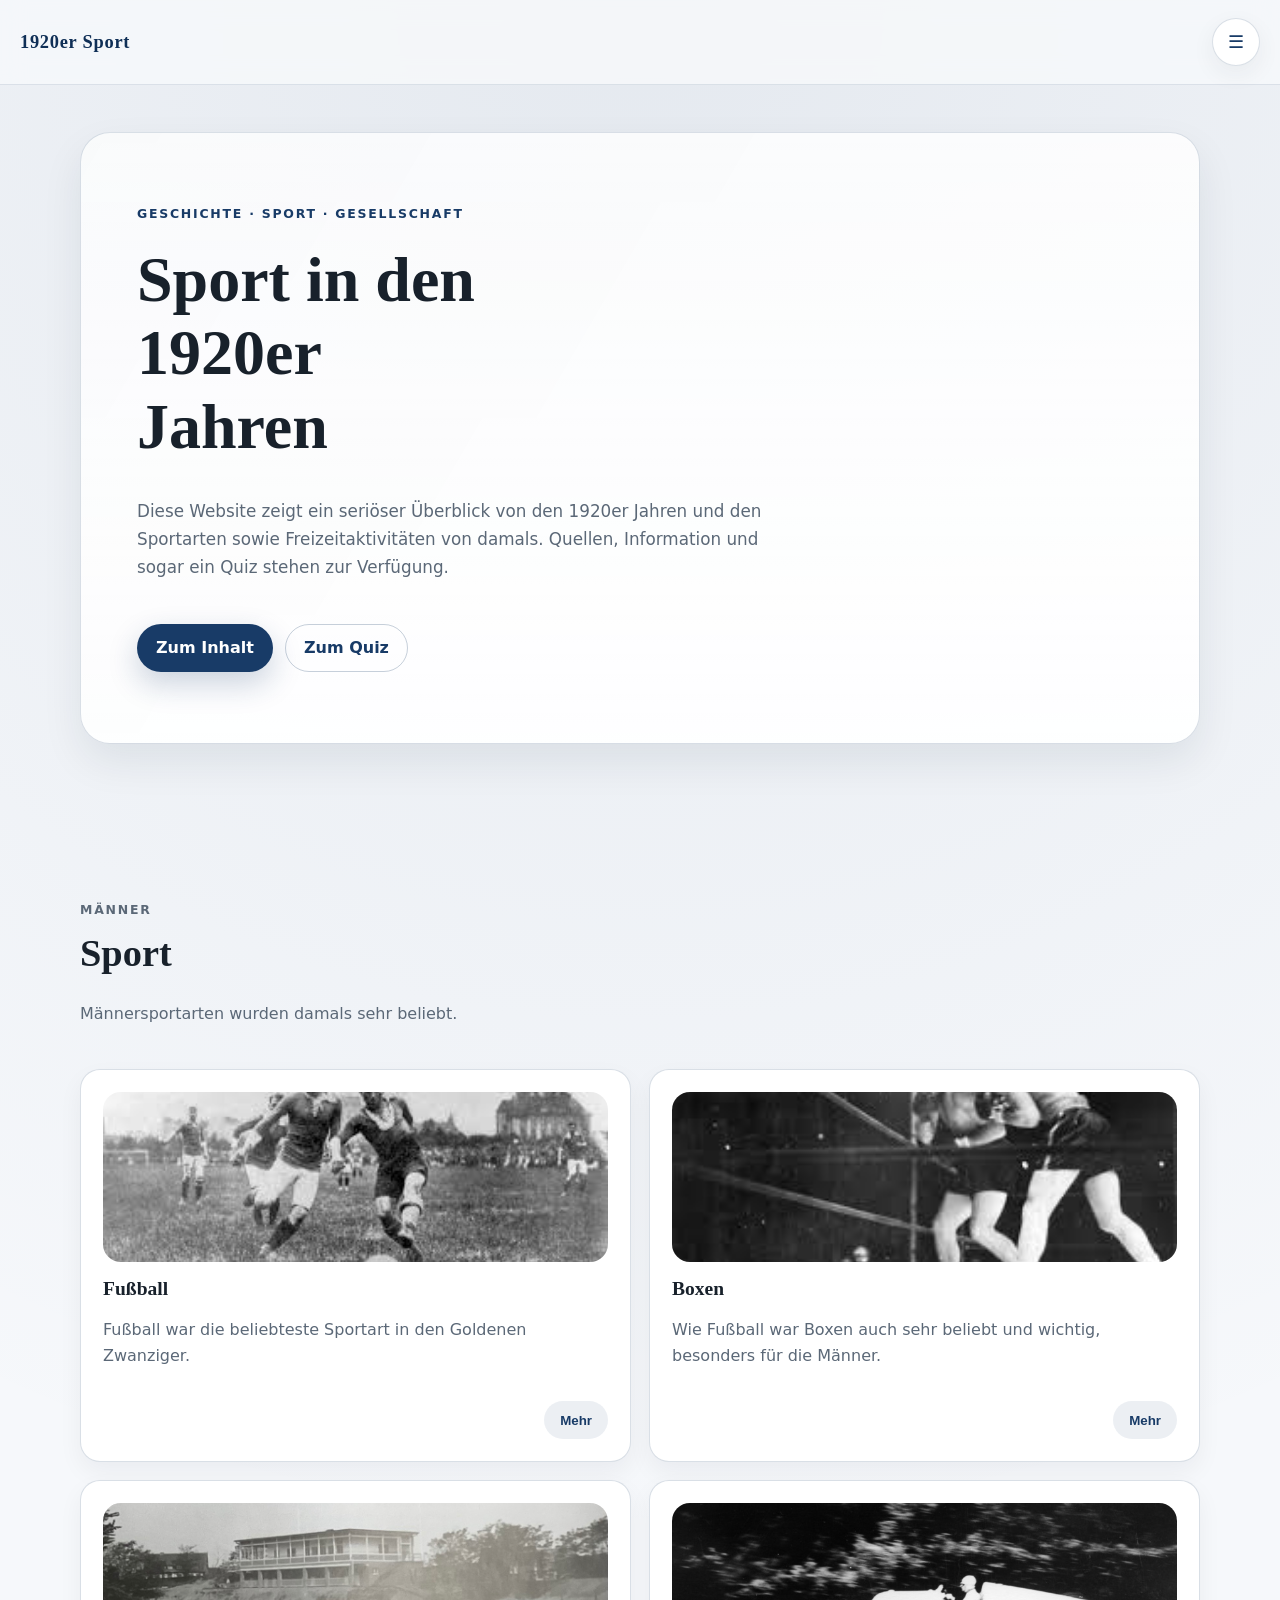
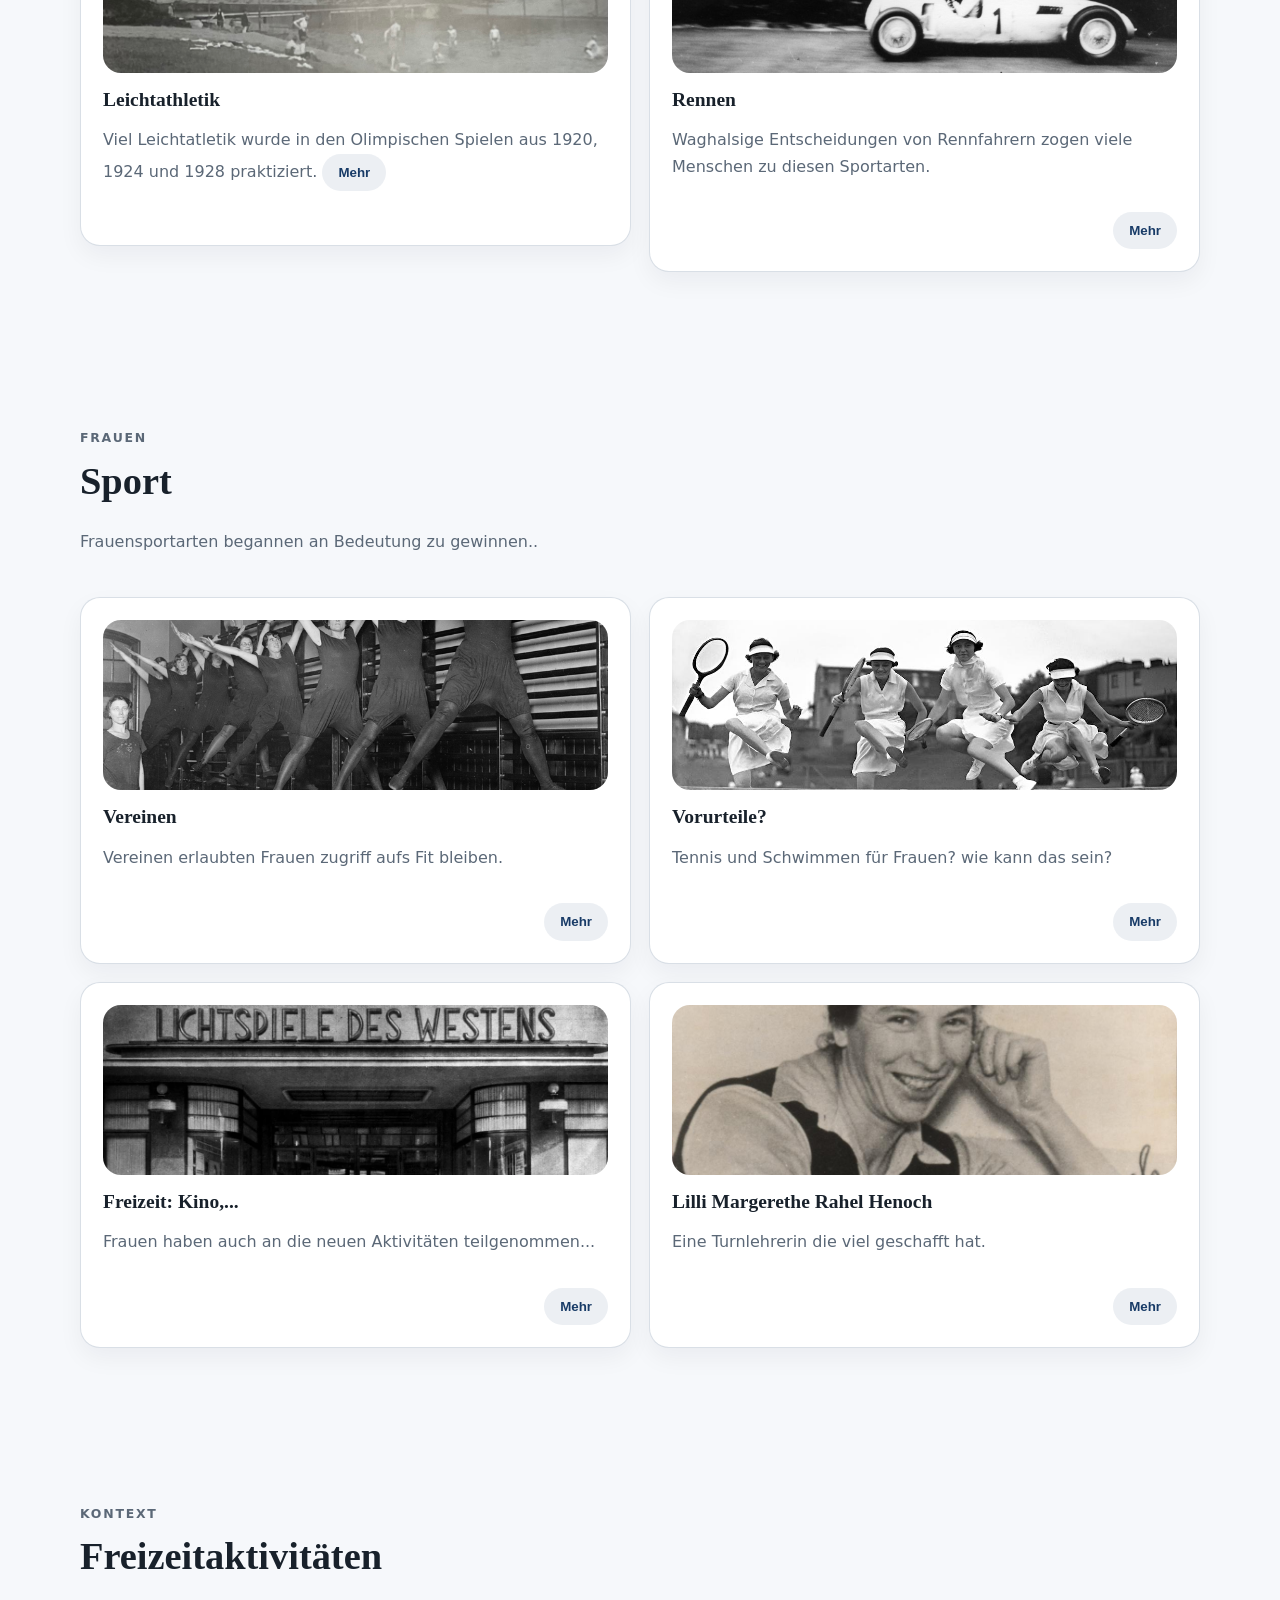
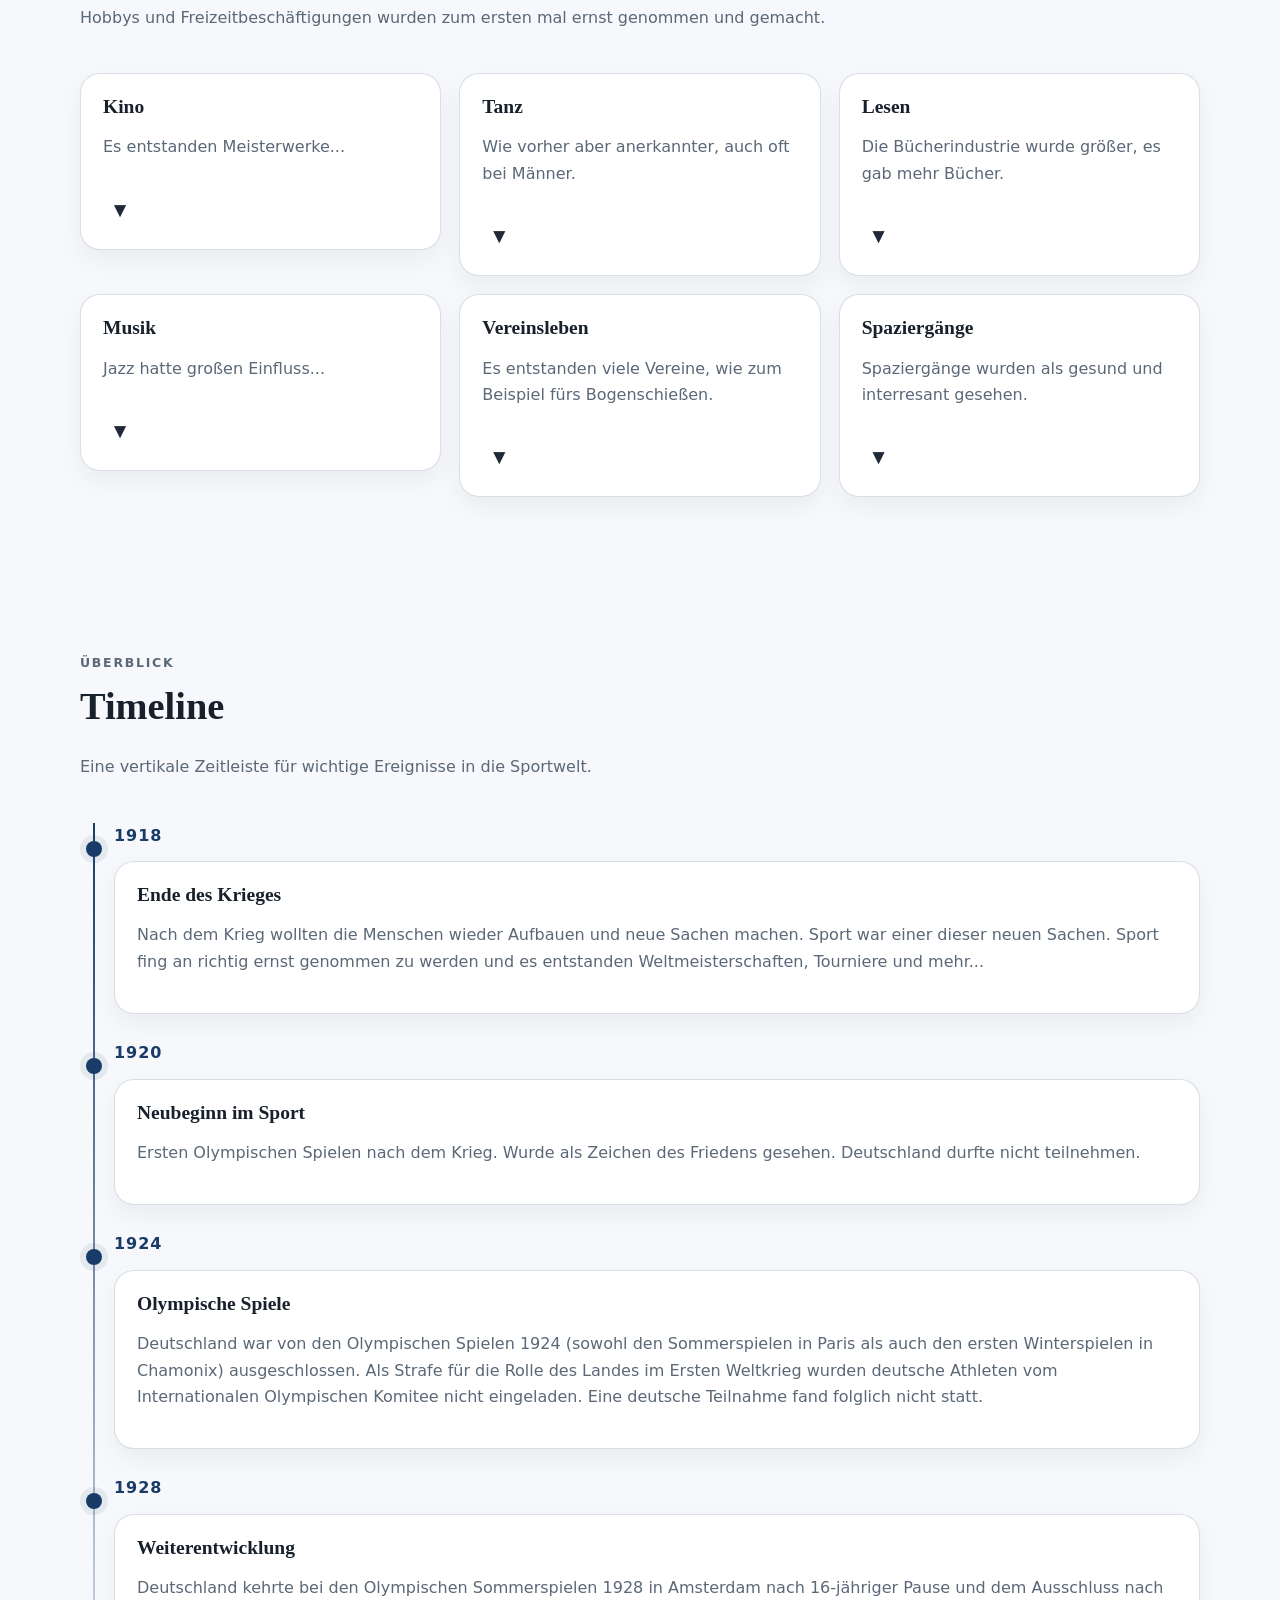
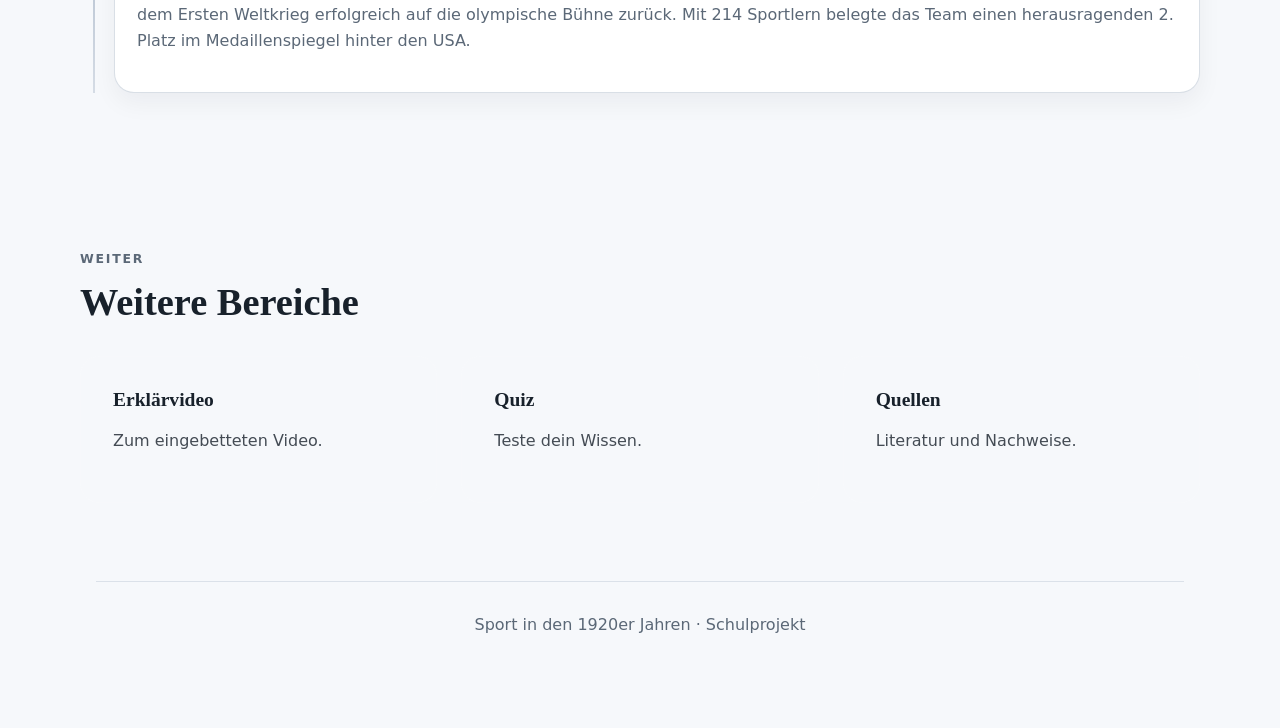
==== index.html @ 54eef33a "Update index.html" ====
<!DOCTYPE html>
<html lang="de">
<head>
  <meta charset="UTF-8" />
  <meta name="viewport" content="width=device-width, initial-scale=1.0" />
  <title>Sport in den 1920er Jahren</title>
  <meta name="description" content="Eine seriöse Website über Sport und Freizeit in den 1920er Jahren." />
  <link rel="stylesheet" href="style.css" />
  <link rel="stylesheet" href="animations.css" />
</head>
<body>
  <header class="site-header">
    <a class="brand" href="#startseite" aria-label="Zur Startseite">1920er Sport</a>
    <button class="menu-button" id="menuButton" aria-label="Menü öffnen" aria-expanded="false" aria-controls="siteMenu">☰</button>
  </header>

  <nav class="site-menu" id="siteMenu" aria-label="Hauptmenü">
  <a href="index.html">Startseite</a>
  <a href="index.html#sport">Sport</a>
  <a href="index.html#frauensport">Frauensport</a>
  <a href="index.html#freizeitaktivitaeten">Freizeitaktivitäten</a>
  <a href="index.html#timeline">Timeline</a>
  <a href="olympische-spiele.html">Olympische Spiele</a>
  <a href="video.html">Erklärvideo</a>
  <a href="quiz.html">Quiz</a>
  <a href="quellen.html">Quellen</a>
</nav>

  <main>
    <section id="startseite" class="hero section reveal">
      <div class="hero-inner">
        <p class="eyebrow">Geschichte · Sport · Gesellschaft</p>
        <h1>Sport in den 1920er Jahren</h1>
        <p class="lead">
          Diese Website zeigt ein seriöser Überblick von den 1920er Jahren und den Sportarten sowie Freizeitaktivitäten von damals.
          Quellen, Information und sogar ein Quiz stehen zur Verfügung.
        </p>
        <div class="hero-actions">
          <a class="button button-primary" href="#sport">Zum Inhalt</a>
          <a class="button button-secondary" href="quiz.html">Zum Quiz</a>
        </div>
      </div>
    </section>

    <section id="sport" class="section reveal">
      <div class="section-header">
        <p class="section-kicker">Männer</p>
        <h2>Sport</h2>
        <p>Männersportarten wurden damals sehr beliebt.</p>
      </div>

      <div class="content-grid two-column expandable-grid">

  <article class="panel expandable-panel">
    <img src="images/fussball.jpeg" alt="Fußball in den 1920er Jahren" class="panel-image">

    <div class="panel-header">
      <div>
        <h3>Fußball</h3>
        <p>Fußball war die beliebteste Sportart in den Goldenen Zwanziger.</p>
      </div>

      <button class="expand-button" type="button">
        Mehr
      </button>
    </div>

    <div class="expand-content">
      <p>
       Fußball war äußerst populär bei Männern und Jugendlichen, da viel Begeisterung dafür vorhanden war. Fußball war der beliebteste Sport in den Goldenen Zwanzigern. Der FC Nürnberg war in dieser Zeit ein sehr kompetenter Verein. Nürnberg galt als die Fußballhauptstadt Deutschlands. Damals gab es keine Bundesliga, sondern Meisterschaften in den Regionen. Spiele wurden oft über das Radio verfolgt.
      </p> <p> Vereine bekamen mehr Zuschauer,
        große Stadien entstanden und Spiele wurden zu wichtigen gesellschaftlichen Ereignissen.
      </p>

      <p>
        Zeitungen berichteten regelmäßig über bekannte Mannschaften und Spieler.
        Der Sport entwickelte sich langsam zu einem modernen Massensport.
      </p>

      <button class="collapse-button" type="button">
        Weniger
      </button>
    </div>
  </article>

  <article class="panel expandable-panel">
    <img src="images/boxen.jpeg" alt="Boxkampf in den 1920er Jahren" class="panel-image">

    <div class="panel-header">
      <div>
        <h3>Boxen</h3>
        <p>Wie Fußball war Boxen auch sehr beliebt und wichtig, besonders für die Männer.</p>
      </div>

      <button class="expand-button" type="button">
        Mehr
      </button>
    </div>

    <div class="expand-content">
     <p>
  Boxen hatte in den Goldenen Zwanzigern ein sehr großes Publikum, besonders in Großstädten wie Berlin oder Hannover.
  Boxkämpfe zogen oft große Menschenmengen an und wurden regelmäßig in Zeitungen diskutiert.
  Viele bekannte Boxer wurden zu internationalen Stars und genossen große Popularität.
</p>
<p> Bekannte Boxer waren zum Beispiel Mickey Walker, Gen Tunney und Jack Dempsey. </p>
<p>
  Besonders große Titelkämpfe galten als spektakuläre Veranstaltungen.
  Sie boten nicht nur spannende Kämpfe, sondern auch Musik, Werbung und eine begeisterte Atmosphäre mit vielen Zuschauern.
</p>

      <button class="collapse-button" type="button">
        Weniger
      </button>
    </div>
  </article>

  <article class="panel expandable-panel">
    <img src="images/leichtathletik.jpeg" alt="Leichtathletik in den 1920er Jahren" class="panel-image">

    <div class="panel-header">
      <div>
        <h3>Leichtathletik</h3>
        <p>Viel Leichtatletik wurde in den Olimpischen Spielen aus 1920, 1924 und 1928 praktiziert.

      <button class="expand-button" type="button">
        Mehr
      </button>
    </div>

    <div class="expand-content">
      <p>
        Lauf-, Sprung- und Wurfwettbewerbe wurden immer professioneller organisiert.
        Internationale Wettkämpfe steigerten das Interesse an der Leichtathletik.
      </p>
      <p> Obwohl Deutschland in den Jahren 1920 und 1924 nicht mitmachen durften, haben die 1928 gut mitgemacht, trotzdem
        waren die nicht die besten. Die USA hat die meisten Medaillen gewonnen.</p>
    
      <p>
        Schulen und Sportvereine nutzten den Sport außerdem zur Förderung von Gesundheit
        und Disziplin.
      </p>

      <button class="collapse-button" type="button">
        Weniger
      </button>
    </div>
  </article>

  <article class="panel expandable-panel">
    <img src="images/rennen.jpeg" alt="Autorennen in den 1920er Jahren" class="panel-image">

    <div class="panel-header">
      <div>
        <h3>Rennen</h3>
        <p>Waghalsige Entscheidungen von Rennfahrern zogen viele Menschen zu diesen Sportarten.</p>
      </div>

      <button class="expand-button" type="button">
        Mehr
      </button>
    </div>

    <div class="expand-content">
      <p>
        Die Rennen waren besonders beliebt, weil vielen Riskanten Entscheidungen getroffen wurden.
        Damals wurden die Autos schon 60 Meilen (97 km) schnell.
      </p>
      <p> Automarken wie Bugatti, Bentley und Alfa Romeo waren schon dabei, und führten ganz vorne. </p>

      <p>
        Große Rennen wurden von zahlreichen Zuschauern verfolgt und oft ausführlich
        dokumentiert.
      </p>

      <button class="collapse-button" type="button">
        Weniger
      </button>
    </div>
  </article>

</div>
    </section>

    <section id="frauensport" class="section reveal">
      <div class="section-header">
        <p class="section-kicker">Frauen</p>
        <h2>Sport</h2>
        <p>Frauensportarten begannen an Bedeutung zu gewinnen..</p>
      </div>

      <div class="content-grid two-column expandable-grid">

  <article class="panel expandable-panel">
    <img src="images/vereine.jpeg" alt="Vereine in den 1920er Jahren" class="panel-image">

    <div class="panel-header">
      <div>
        <h3>Vereinen</h3>
        <p>Vereinen erlaubten Frauen zugriff aufs Fit bleiben.</p>
      </div>

      <button class="expand-button" type="button">
        Mehr
      </button>
    </div>

    <div class="expand-content">
      <p>Über eine Millionen Frauen hielten sich in den Vereinen der Weimarer Republik durch Sportarten wie Turnen und Gymnastik fit, trotzdem blieben die meisten Sportarten, wie zum Beispiel Fußball, für Frauen weiterhin verboten.
       </p>
      <p>Auch obwohl viele Frauen das Stimm- und Wahlrecht im Sport forderten, erhielten sie in Vereinen nur zögernd mehr Rechte. Und auch da, wo sie formal gleichberechtigt waren, konnten sie ihre Interressen oft nicht durchsetzen, weil sie in der Minderheit waren. Dadurch kam es weiterhin zu Benachteiligung und Ausgrenzung.
      </p>
        

      <button class="collapse-button" type="button">
        Weniger
      </button>
    </div>
  </article>

  <article class="panel expandable-panel">
    <img src="images/tennis.jpeg" alt="Vorurteile in den 1920er Jahren" class="panel-image">

    <div class="panel-header">
      <div>
        <h3>Vorurteile?</h3>
        <p>Tennis und Schwimmen für Frauen? wie kann das sein?</p>
      </div>

      <button class="expand-button" type="button">
        Mehr
      </button>
    </div>

    <div class="expand-content">
     <p>Trotz Vorurteile machten in den 1920er Jahren immer mehr Frauen Sport, z.B. traditionelle Sportarten wie Tennnis, Leichtathletik oder Schwimmen. Sport war für Frauen ein Weg zu mehr Selbstbewusstsein und Gleichberechtigung.
     </p>

      <button class="collapse-button" type="button">
        Weniger
      </button>
    </div>
  </article>

  <article class="panel expandable-panel">
    <img src="images/kino.webp" alt="Freizeit in den 1920er Jahren" class="panel-image">

    <div class="panel-header">
      <div>
        <h3>Freizeit: Kino,...</h3>
        <p>Frauen haben auch an die neuen Aktivitäten teilgenommen...</p>
      </div>

      <button class="expand-button" type="button">
        Mehr
      </button>
    </div>

    <div class="expand-content">
      <p>
      Tanz, Musik und Kinos wurden in den 1920er immer beliebter. Besonders das Kino entwickelte sich in der Weimarer Republik zu einem Massenmedium, im Jahr 1926 besuchten bereits 332 Millionen Zuschauer Kinovorführungen.  
      </p>

      <p>
       In den 1920er entwickelte sich eine neue Freizeit- und Konsumkultur im Alltag vieler Menschen. Neue Medien wie Kino und Rundfunk sorgten für Unterhaltung und erreichten ein großes Publikum. Theater, Opern und Revuen waren besonders in den Großstädten auch sehr beliebt, genauso wie Sportveranstaltungen und Konzerte.
      </p>

      <button class="collapse-button" type="button">
        Weniger
      </button>
    </div>
  </article>

  <article class="panel expandable-panel">
    <img src="images/Lilli Margerethe Rahel Henoch.jpeg" alt="Turnlehrerin 1920er Jahren" class="panel-image">

    <div class="panel-header">
      <div>
        <h3>Lilli Margerethe Rahel Henoch</h3>
        <p>Eine Turnlehrerin die viel geschafft hat.</p>
      </div>

      <button class="expand-button" type="button">
        Mehr
      </button>
    </div>

    <div class="expand-content">
      <p>
        Lilli Margerethe Rahel Henoch war Turnlehrerin und auch die erfolgreichste deutsche Leichtathletin der 1920er-Jahre. Ab 1919 war sie Mitglied des Berliner Sport-Clubs und gehörte in den 1920er Jahren zu den erfolgreichsten deutschen Leichtathletinnen. Zwischen 1922 und 1926 gewann sie 5 deutsche Meistertitel in Kugelstoßen, Diskuswurf, Weitsprung und der 4x 100-m-Staffel. Außerdem stellte sie vier Weltrekorde auf und war auch im Hockey und Handball erfolreich.
      </p>

      <button class="collapse-button" type="button">
        Weniger
      </button>
    </div>
  </article>

</div>
    </section>
    
    <section id="freizeitaktivitaeten" class="section reveal">
  <div class="section-header">
    <p class="section-kicker">Kontext</p>
    <h2>Freizeitaktivitäten</h2>
    <p>Hobbys und Freizeitbeschäftigungen wurden zum ersten mal ernst genommen und gemacht.</p>
  </div>

  <div class="card-grid three-column expandable-grid">

    <article class="panel small-panel expandable-panel leisure-panel">

      <div class="panel-header">
        <div>
          <h3>Kino</h3>
          <p>Es entstanden Meisterwerke...</p>
        </div>

        <button class="arrow-expand-button" type="button" aria-label="Mehr anzeigen">
          ▼
        </button>
      </div>

      <div class="expand-content">
        <p>
          Kinos wurden in den 1920er Jahren immer populärer und galten als moderne Form der Unterhaltung.
        </p>
        <p> Das Kino der 1920er Jahre war das goldene Zeitalter des deutschen Stummfilms. In der Weimarer Republik erlebten die Lichtspieltheater einen wahren Boom als Massenunterhaltung und Zuflucht vor dem Alltag. Geprägt durch den Expressionismus, entstanden revolutionäre Meisterwerke, die bis heute Filmgeschichte schreiben.
        </p>

        <button class="arrow-collapse-button" type="button" aria-label="Weniger anzeigen">
          ▲
        </button>
      </div>

    </article>

    <article class="panel small-panel expandable-panel leisure-panel">

      <div class="panel-header">
        <div>
          <h3>Tanz</h3>
          <p>Wie vorher aber anerkannter, auch oft bei Männer.</p>
        </div>

        <button class="arrow-expand-button" type="button" aria-label="Mehr anzeigen">
          ▼
        </button>
      </div>

      <div class="expand-content">
        <p>
          Tanzveranstaltungen waren wichtige soziale Treffpunkte und besonders in Städten sehr beliebt.
          Die 1920er Jahre waren das Jahrzehnt des Tanzes. Im Zuge der "Goldenen Zwanziger" und dank der Verbreitung des Jazz entstanden ausgelassene, schwungvolle Tänze. Sie wurden zu einem echten Massenphänomen und spiegelten das Lebensgefühl und den Drang nach Freiheit und Unabhängigkeit wider.
        </p>

        <button class="arrow-collapse-button" type="button" aria-label="Weniger anzeigen">
          ▲
        </button>
      </div>

    </article>

    <article class="panel small-panel expandable-panel leisure-panel">

      <div class="panel-header">
        <div>
          <h3>Lesen</h3>
          <p>Die Bücherindustrie wurde größer, es gab mehr Bücher.</p>
        </div>

        <button class="arrow-expand-button" type="button" aria-label="Mehr anzeigen">
          ▼
        </button>
      </div>

      <div class="expand-content">
        <p>
          Illustrierte Zeitungen, Magazine und billige Taschenbuchausgaben überschwemmten den Markt.
        </p>
        <p>In dieser Zeit entstanden Klassiker wie Der große Gatsby oder Meisterwerke der Kriminalliteratur (z. B. die ersten Romane von Agatha Christie, wie Das fehlende Glied in der Kette von 1920).</p>

        <button class="arrow-collapse-button" type="button" aria-label="Weniger anzeigen">
          ▲
        </button>
      </div>

    </article>

    <article class="panel small-panel expandable-panel leisure-panel">

      <div class="panel-header">
        <div>
          <h3>Musik</h3>
          <p>Jazz hatte großen Einfluss...</p>
        </div>

        <button class="arrow-expand-button" type="button" aria-label="Mehr anzeigen">
          ▼
        </button>
      </div>

      <div class="expand-content">
        <p>
          Jazz und moderne Musikrichtungen verbreiteten sich schnell und beeinflussten die Kultur.
        </p> <p>  Der Jazz revolutionierte die Musikwelt maßgeblich. Anstelle von steifen europäischen Traditionen und starren Kompositionen standen im Jazz Rhythmus und freie Improvisation im Vordergrund. Zu den typischen Instrumenten gehörten Trompete, Posaune, Klarinette, Saxophon, Klavier und Schlagzeug.
        </p>

        <button class="arrow-collapse-button" type="button" aria-label="Weniger anzeigen">
          ▲
        </button>
      </div>

    </article>

    <article class="panel small-panel expandable-panel leisure-panel">

      <div class="panel-header">
        <div>
          <h3>Vereinsleben</h3>
          <p>Es entstanden viele Vereine, wie zum Beispiel fürs Bogenschießen.</p>
        </div>

        <button class="arrow-expand-button" type="button" aria-label="Mehr anzeigen">
          ▼
        </button>
      </div>

      <div class="expand-content">
        <p>
          Viele Menschen engagierten sich in Vereinen und organisierten gemeinsame Aktivitäten.
        </p>
        <p> Das Vereinsleben um 1920 erlebte nach dem Ersten Weltkrieg und der Gründung der Weimarer Republik eine enorme Blüte. Vereine wurden zum sozialen Anker, die Identität stifteten, Geselligkeit förderten und den Zusammenhalt in wirtschaftlich schwierigen Zeiten stärkten.
        </p>

        <button class="arrow-collapse-button" type="button" aria-label="Weniger anzeigen">
          ▲
        </button>
      </div>

    </article>

    <article class="panel small-panel expandable-panel leisure-panel">

      <div class="panel-header">
        <div>
          <h3>Spaziergänge</h3>
          <p>Spaziergänge wurden als gesund und interresant gesehen.</p>
        </div>

        <button class="arrow-expand-button" type="button" aria-label="Mehr anzeigen">
          ▼
        </button>
      </div>

      <div class="expand-content">
        <p>
          Spaziergänge galten als entspannende Freizeitaktivität und wurden oft in Parks gemacht.
          Naturerleben und das Zeigen der eigenen Sonntagskleidung hatten ein großen Einfluss drauf.
        </p>

        <button class="arrow-collapse-button" type="button" aria-label="Weniger anzeigen">
          ▲
        </button>
      </div>

    </article>

  </div>
</section>

    <section id="timeline" class="section reveal">
      <div class="section-header">
        <p class="section-kicker">Überblick</p>
        <h2>Timeline</h2>
        <p>Eine vertikale Zeitleiste für wichtige Ereignisse in die Sportwelt.</p>
      </div>

      <div class="timeline">
        <article class="timeline-item">
          <div class="timeline-year">1918</div>
          <div class="timeline-content panel">
            <h3>Ende des Krieges</h3>
            <p>Nach dem Krieg wollten die Menschen wieder Aufbauen und neue Sachen machen. Sport war einer dieser neuen Sachen. Sport fing an richtig ernst genommen zu werden und es entstanden Weltmeisterschaften, Tourniere und mehr...</p>
          </div>
        </article>
        <article class="timeline-item">
          <div class="timeline-year">1920</div>
          <div class="timeline-content panel">
            <h3>Neubeginn im Sport</h3>
            <p>Ersten Olympischen Spielen nach dem Krieg. Wurde als Zeichen des Friedens gesehen. Deutschland durfte nicht teilnehmen.</p>
          </div>
        </article>
        <article class="timeline-item">
          <div class="timeline-year">1924</div>
          <div class="timeline-content panel">
            <h3>Olympische Spiele</h3>
            <p>Deutschland war von den Olympischen Spielen 1924 (sowohl den Sommerspielen in Paris als auch den ersten Winterspielen in Chamonix) ausgeschlossen. Als Strafe für die Rolle des Landes im Ersten Weltkrieg wurden deutsche Athleten vom Internationalen Olympischen Komitee nicht eingeladen. Eine deutsche Teilnahme fand folglich nicht statt.</p>
          </div>
        </article>
        <article class="timeline-item">
          <div class="timeline-year">1928</div>
          <div class="timeline-content panel">
            <h3>Weiterentwicklung</h3>
            <p>Deutschland kehrte bei den Olympischen Sommerspielen 1928 in Amsterdam nach 16-jähriger Pause und dem Ausschluss nach dem Ersten Weltkrieg erfolgreich auf die olympische Bühne zurück. Mit 214 Sportlern belegte das Team einen herausragenden 2. Platz im Medaillenspiegel hinter den USA.</p>
          </div>
        </article>
      </div>
    </section>

<section class="section reveal">
  <div class="section-header">
    <p class="section-kicker">Weiter</p>
    <h2>Weitere Bereiche</h2>
  </div>

  <div class="bottom-navigation">
    <a class="nav-card" href="video.html">
      <h3>Erklärvideo</h3>
      <p>Zum eingebetteten Video.</p>
    </a>

    <a class="nav-card" href="quiz.html">
      <h3>Quiz</h3>
      <p>Teste dein Wissen.</p>
    </a>

    <a class="nav-card" href="quellen.html">
      <h3>Quellen</h3>
      <p>Literatur und Nachweise.</p>
    </a>
  </div>
</section>


    
  <footer class="site-footer">
    <p>Sport in den 1920er Jahren · Schulprojekt</p>
  </footer>

  <script src="script.js"></script>
</body>
</html>
---- style.css ----
:root {
  --bg: #f6f8fb;
  --surface: #ffffff;
  --surface-alt: #eef3f8;
  --text: #18212b;
  --muted: #5b6877;
  --accent: #183b67;
  --accent-strong: #0f2f56;
  --border: rgba(24, 59, 103, 0.16);
  --shadow: 0 18px 40px rgba(16, 32, 55, 0.08);
  --radius: 20px;
  --max: 1120px;
}

* {
  box-sizing: border-box;
}

html {
  scroll-behavior: smooth;
}

body {
  margin: 0;
  font-family: Inter, system-ui, -apple-system, BlinkMacSystemFont, "Segoe UI", sans-serif;
  color: var(--text);
  background:
    radial-gradient(circle at top, rgba(24, 59, 103, 0.08), transparent 28%),
    var(--bg);
  line-height: 1.65;
}

a {
  color: inherit;
  text-decoration: none;
}

img {
  max-width: 100%;
  display: block;
}

main {
  width: min(calc(100% - 32px), var(--max));
  margin: 0 auto;
  padding: 108px 0 56px;
}

.section {
  padding: 78px 0;
  scroll-margin-top: 100px;
}

.site-header {
  position: fixed;
  inset: 0 0 auto;
  z-index: 50;
  display: flex;
  align-items: center;
  justify-content: space-between;
  gap: 16px;
  padding: 18px 20px;
  background: rgba(246, 248, 251, 0.86);
  backdrop-filter: blur(12px);
  border-bottom: 1px solid rgba(24, 59, 103, 0.12);
}

.brand {
  font-family: Georgia, "Times New Roman", serif;
  font-size: 1.15rem;
  font-weight: 700;
  letter-spacing: 0.04em;
  color: var(--accent-strong);
}

.menu-button {
  appearance: none;
  border: 1px solid var(--border);
  background: var(--surface);
  color: var(--accent);
  border-radius: 999px;
  width: 48px;
  height: 48px;
  font-size: 1.1rem;
  cursor: pointer;
  box-shadow: 0 8px 24px rgba(16, 32, 55, 0.06);
}

.site-menu {
  position: fixed;
  top: 76px;
  right: 20px;
  z-index: 60;
  display: grid;
  gap: 6px;
  width: min(320px, calc(100vw - 40px));
  padding: 12px;
  background: rgba(255, 255, 255, 0.96);
  border: 1px solid rgba(24, 59, 103, 0.12);
  border-radius: 20px;
  box-shadow: var(--shadow);
  transform: translateY(-12px) scale(0.98);
  opacity: 0;
  pointer-events: none;
  transition: opacity 180ms ease, transform 180ms ease;
}

.site-menu.is-open {
  opacity: 1;
  pointer-events: auto;
  transform: translateY(0) scale(1);
}

.site-menu a {
  padding: 12px 14px;
  border-radius: 14px;
  color: var(--text);
  font-weight: 600;
}

.site-menu a:hover,
.site-menu a:focus-visible {
  background: rgba(24, 59, 103, 0.08);
  color: var(--accent-strong);
}

.hero {
  padding-top: 24px;
}

.hero-inner {
  min-height: 68vh;
  display: grid;
  align-content: center;
  gap: 18px;
  padding: 56px;
  border: 1px solid var(--border);
  border-radius: 30px;
  background:
    linear-gradient(180deg, rgba(255, 255, 255, 0.82), rgba(255, 255, 255, 0.94)),
    linear-gradient(120deg, rgba(24, 59, 103, 0.06), transparent 55%);
  box-shadow: var(--shadow);
}

.eyebrow,
.section-kicker {
  margin: 0;
  color: var(--accent);
  letter-spacing: 0.14em;
  text-transform: uppercase;
  font-size: 0.78rem;
  font-weight: 700;
}

h1,
h2,
h3 {
  margin: 0;
  font-family: Georgia, "Times New Roman", serif;
  line-height: 1.15;
}

h1 {
  font-size: clamp(2.5rem, 5vw, 5rem);
  max-width: 12ch;
}

h2 {
  font-size: clamp(2rem, 3vw, 3rem);
}

h3 {
  font-size: 1.22rem;
}

.lead,
.section-header p,
.panel p,
.sources li,
.quiz-card label,
.quiz-result {
  color: var(--muted);
}

.lead {
  max-width: 62ch;
  font-size: 1.05rem;
}

.hero-actions {
  display: flex;
  flex-wrap: wrap;
  gap: 12px;
  margin-top: 8px;
}

.button {
  display: inline-flex;
  align-items: center;
  justify-content: center;
  min-height: 48px;
  padding: 0 18px;
  border-radius: 999px;
  border: 1px solid transparent;
  font-weight: 700;
  transition: transform 180ms ease, box-shadow 180ms ease, background 180ms ease, color 180ms ease;
}

.button:hover,
.button:focus-visible {
  transform: translateY(-1px);
}

.button-primary {
  background: var(--accent);
  color: #fff;
  box-shadow: 0 12px 30px rgba(24, 59, 103, 0.22);
}

.button-primary:hover,
.button-primary:focus-visible {
  background: var(--accent-strong);
}

.button-secondary {
  background: transparent;
  color: var(--accent);
  border-color: rgba(24, 59, 103, 0.24);
}

.section-header {
  display: grid;
  gap: 10px;
  margin-bottom: 26px;
}

.content-grid,
.card-grid,
.feature-grid,
.quiz-grid {
  display: grid;
  gap: 18px;
}

.two-column {
  grid-template-columns: repeat(2, minmax(0, 1fr));
}

.three-column {
  grid-template-columns: repeat(3, minmax(0, 1fr));
}

.panel {
  padding: 22px;
  border: 1px solid var(--border);
  border-radius: var(--radius);
  background: var(--surface);
  box-shadow: 0 10px 24px rgba(15, 29, 49, 0.05);
}

.small-panel {
  min-height: 170px;
}

.image-placeholder,
.image-wide,
.video-placeholder {
  display: grid;
  place-items: center;
  min-height: 170px;
  margin-bottom: 16px;
  border-radius: 18px;
  border: 1px dashed rgba(24, 59, 103, 0.22);
  background: linear-gradient(135deg, rgba(24, 59, 103, 0.06), rgba(255, 255, 255, 0.86));
  color: var(--accent);
  font-weight: 700;
}

.image-wide,
.video-placeholder {
  min-height: 320px;
}

.feature-box {
  display: grid;
  gap: 20px;
}

.feature-grid {
  grid-template-columns: repeat(4, minmax(0, 1fr));
}

.fact-card {
  padding: 18px;
  border-radius: 18px;
  background: var(--surface-alt);
  border: 1px solid rgba(24, 59, 103, 0.1);
}

.fact-card span {
  display: block;
  margin-bottom: 8px;
  color: var(--muted);
  font-size: 0.88rem;
}

.fact-card strong {
  color: var(--text);
  font-size: 1rem;
}

.timeline {
  position: relative;
  display: grid;
  gap: 26px;
  padding-left: 34px;
}

.timeline::before {
  content: "";
  position: absolute;
  left: 13px;
  top: 0;
  bottom: 0;
  width: 2px;
  background: linear-gradient(var(--accent), rgba(24, 59, 103, 0.15));
}

.timeline-item {
  position: relative;
  display: grid;
  gap: 12px;
}

.timeline-item::before {
  content: "";
  position: absolute;
  left: -28px;
  top: 18px;
  width: 16px;
  height: 16px;
  border-radius: 50%;
  background: var(--accent);
  box-shadow: 0 0 0 6px rgba(24, 59, 103, 0.08);
}

.timeline-year {
  color: var(--accent);
  font-weight: 800;
  letter-spacing: 0.06em;
}

.quiz-grid {
  grid-template-columns: repeat(2, minmax(0, 1fr));
}

.quiz-card {
  display: grid;
  gap: 12px;
}

.quiz-card label {
  display: flex;
  align-items: flex-start;
  gap: 10px;
  cursor: pointer;
}

.quiz-actions {
  grid-column: 1 / -1;
  display: grid;
  gap: 12px;
  justify-items: start;
}

.quiz-result {
  margin: 0;
  min-height: 1.5em;
}

.sources ol {
  margin: 0;
  padding-left: 20px;
}

.site-footer {
  width: min(calc(100% - 32px), var(--max));
  margin: 0 auto 34px;
  padding-top: 14px;
  border-top: 1px solid rgba(24, 59, 103, 0.12);
  color: var(--muted);
  text-align: center;
}

.page-navigation {
  display: flex;
  justify-content: space-between;
  align-items: center;
  gap: 16px;
  margin-top: 56px;
  padding-top: 28px;
  border-top: 1px solid rgba(24, 59, 103, 0.12);
}

.nav-arrow-btn {
  appearance: none;
  display: inline-flex;
  align-items: center;
  justify-content: center;
  width: 48px;
  height: 48px;
  border-radius: 12px;
  border: 1px solid var(--border);
  background: var(--surface);
  color: var(--accent);
  font-size: 1.2rem;
  font-weight: 700;
  cursor: pointer;
  transition: all 180ms ease;
  box-shadow: 0 4px 12px rgba(16, 32, 55, 0.06);
}

.nav-arrow-btn:hover:not(:disabled),
.nav-arrow-btn:focus-visible {
  transform: translateY(-2px);
  background: var(--accent);
  color: #fff;
  box-shadow: 0 8px 20px rgba(24, 59, 103, 0.15);
}

.nav-arrow-btn:disabled {
  opacity: 0.4;
  cursor: not-allowed;
}

@media (max-width: 920px) {
  .two-column,
  .three-column,
  .feature-grid,
  .quiz-grid {
    grid-template-columns: 1fr;
  }

  .hero-inner {
    padding: 32px 24px;
    min-height: 60vh;
  }
}

@media (max-width: 640px) {
  main {
    width: min(calc(100% - 24px), var(--max));
    padding-top: 96px;
  }

  .section {
    padding: 56px 0;
  }

  .site-header {
    padding: 14px 16px;
  }

  .brand {
    font-size: 1rem;
  }

  .menu-button {
    width: 44px;
    height: 44px;
  }

  .page-navigation {
    gap: 12px;
  }

  .nav-arrow-btn {
    width: 44px;
    height: 44px;
    font-size: 1rem;
  }
}
.bottom-navigation {
  display: grid;
  grid-template-columns: repeat(auto-fit, minmax(220px, 1fr));
  gap: 1.5rem;
  margin-top: 2rem;
}

.nav-card {
  display: block;
  padding: 2rem;
  border-radius: 1.25rem;
  background: rgba(255,255,255,0.04);
  border: 1px solid rgba(255,255,255,0.08);
  text-decoration: none;
  transition: transform 0.25s ease, border-color 0.25s ease;
}

.nav-card:hover {
  transform: translateY(-6px);
  border-color: rgba(255,255,255,0.2);
}

.nav-card h3 {
  margin-bottom: 0.5rem;
}

.nav-card p {
  opacity: 0.8;
}
/* EXPANDABLE SPORT PANELS */

.expandable-grid {
  align-items: start;
}

.expandable-panel {
  overflow: hidden;
  position: relative;
}

.panel-header {
  display: flex;
  flex-direction: column;
  gap: 1rem;
}

.expand-button,
.collapse-button {
  align-self: flex-end;
  border: none;
  background: rgba(24, 59, 103, 0.08);
  color: #183b67;
  padding: 0.7rem 1rem;
  border-radius: 999px;
  font-weight: 600;
  cursor: pointer;
  transition:
    transform 180ms ease,
    background 180ms ease,
    color 180ms ease,
    box-shadow 180ms ease;
}

.expand-button:hover,
.collapse-button:hover {
  transform: translateY(-2px);
  background: #183b67;
  color: white;
}

.expand-content {
  max-height: 0;
  opacity: 0;
  overflow: hidden;
  transform: translateY(-10px);
  transition:
    max-height 650ms cubic-bezier(0.22, 1, 0.36, 1),
    opacity 400ms ease,
    transform 500ms ease,
    margin-top 500ms ease;
  margin-top: 0;
}

.expandable-panel.expanded .expand-content {
  max-height: 500px;
  opacity: 1;
  transform: translateY(0);
  margin-top: 1.5rem;
}

.expand-content p {
  margin-bottom: 1rem;
}

.expandable-panel.expanded {
  grid-column: span 2;
}

/* MOBILE */

@media (max-width: 900px) {
  .expandable-panel.expanded {
    grid-column: span 1;
  }
}
/* LEISURE ARROW BUTTONS */

.arrow-expand-button,
.arrow-collapse-button {
  border: none;
  background: rgba(255,255,255,0.08);
  color: #ffffff;
  width: 34px;
  height: 34px;
  border-radius: 50%;
  cursor: pointer;
  font-size: 0.95rem;
  transition:
    transform 0.25s ease,
    background 0.25s ease,
    opacity 0.25s ease;
}

.arrow-expand-button:hover,
.arrow-collapse-button:hover {
  transform: scale(1.08);
  background: rgba(255,255,255,0.16);
}

.leisure-panel .panel-header {
  display: flex;
  justify-content: space-between;
  align-items: flex-start;
  gap: 1rem;
}

.leisure-panel .expand-content {
  max-height: 0;
  overflow: hidden;
  opacity: 0;
  transition:
    max-height 0.45s ease,
    opacity 0.3s ease,
    margin-top 0.3s ease;
}

.leisure-panel.expanded .expand-content {
  max-height: 260px;
  opacity: 1;
  margin-top: 1rem;
}
/* =========================
   EXPANDABLE PANELS
========================= */

.expand-content {
  max-height: 0;
  overflow: hidden;
  opacity: 0;
  transition:
    max-height 0.45s ease,
    opacity 0.3s ease,
    margin-top 0.3s ease;
}

.expandable-panel.expanded .expand-content {
  max-height: 500px;
  opacity: 1;
  margin-top: 1rem;
}

/* =========================
   SHOW / HIDE BUTTONS
========================= */

/* default state */
.collapse-button,
.arrow-collapse-button {
  display: none;
}

/* when expanded */
.expandable-panel.expanded .expand-button,
.expandable-panel.expanded .arrow-expand-button {
  display: none;
}

.expandable-panel.expanded .collapse-button,
.expandable-panel.expanded .arrow-collapse-button {
  display: inline-flex;
}

/* =========================
   ARROW BUTTON STYLING
========================= */

.arrow-expand-button,
.arrow-collapse-button {
  background: transparent;
  border: none;
  color: #111; /* makes arrows visible */
  font-size: 1.3rem;
  cursor: pointer;
  transition:
    transform 0.2s ease,
    opacity 0.2s ease;
}

.arrow-expand-button:hover,
.arrow-collapse-button:hover {
  transform: scale(1.15);
  opacity: 0.8;
}

/* optional: darker arrows in dark panels */
.leisure-panel .arrow-expand-button,
.leisure-panel .arrow-collapse-button {
  color: #1f2937;
}
.panel-image {
  width: 100%;
  height: 170px;
  object-fit: cover;
  border-radius: 18px;
  margin-bottom: 16px;
}
---- animations.css ----
.reveal {
  opacity: 0;
  transform: translateY(18px);
  transition: opacity 700ms ease, transform 700ms ease;
}

.reveal.is-visible {
  opacity: 1;
  transform: translateY(0);
}

.panel,
.button,
.site-menu a,
.menu-button {
  transition: transform 180ms ease, box-shadow 180ms ease, background 180ms ease, color 180ms ease, border-color 180ms ease;
}

.panel:hover,
.panel:focus-within {
  transform: translateY(-3px);
  box-shadow: 0 18px 38px rgba(15, 29, 49, 0.08);
}

.site-menu a:hover,
.site-menu a:focus-visible,
.button:hover,
.button:focus-visible,
.menu-button:hover,
.menu-button:focus-visible {
  transform: translateY(-1px);
}

.image-placeholder,
.image-wide,
.video-placeholder {
  position: relative;
  overflow: hidden;
}

.image-placeholder::after,
.image-wide::after,
.video-placeholder::after {
  content: "";
  position: absolute;
  inset: 0;
  background: linear-gradient(120deg, transparent 0%, rgba(24, 59, 103, 0.08) 50%, transparent 100%);
  transform: translateX(-120%);
}

.panel:hover .image-placeholder::after,
.panel:hover .image-wide::after,
.panel:hover .video-placeholder::after {
  animation: shimmer 1.2s ease;
}

@keyframes shimmer {
  to {
    transform: translateX(120%);
  }
}
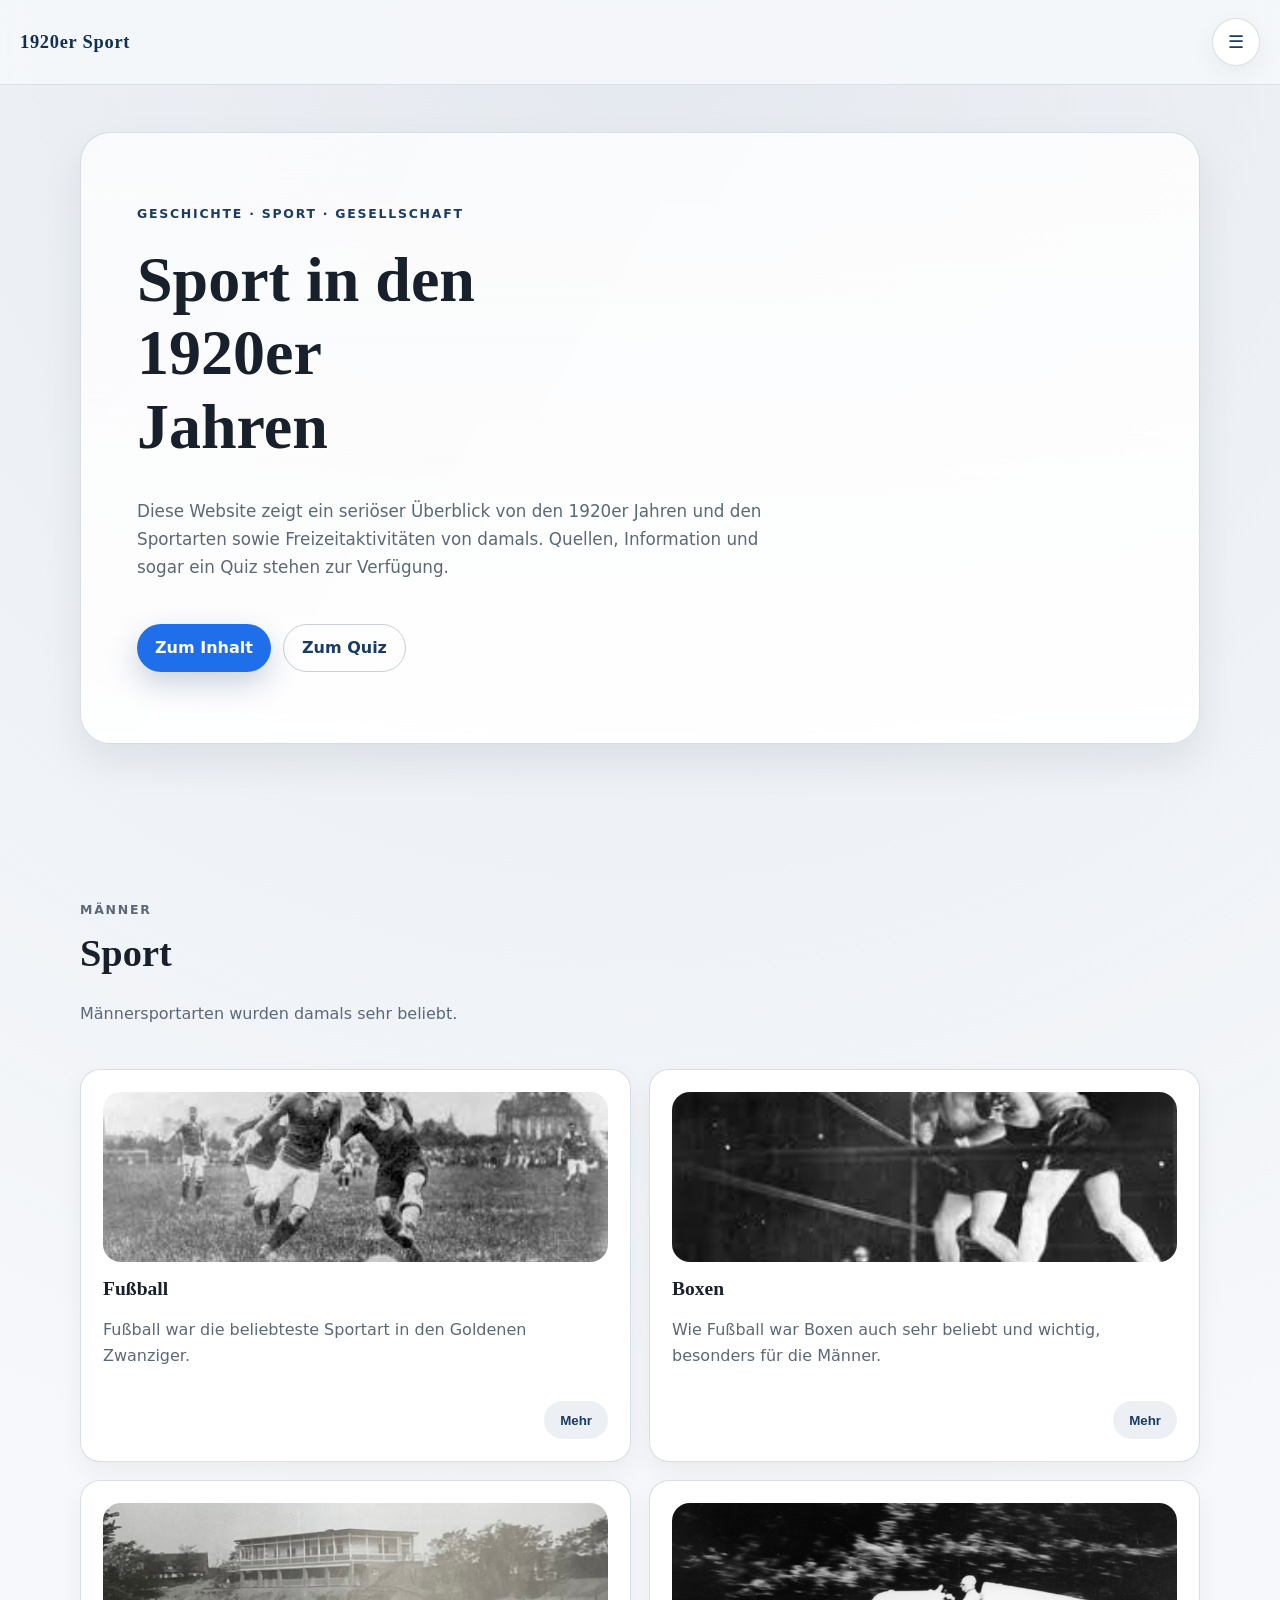
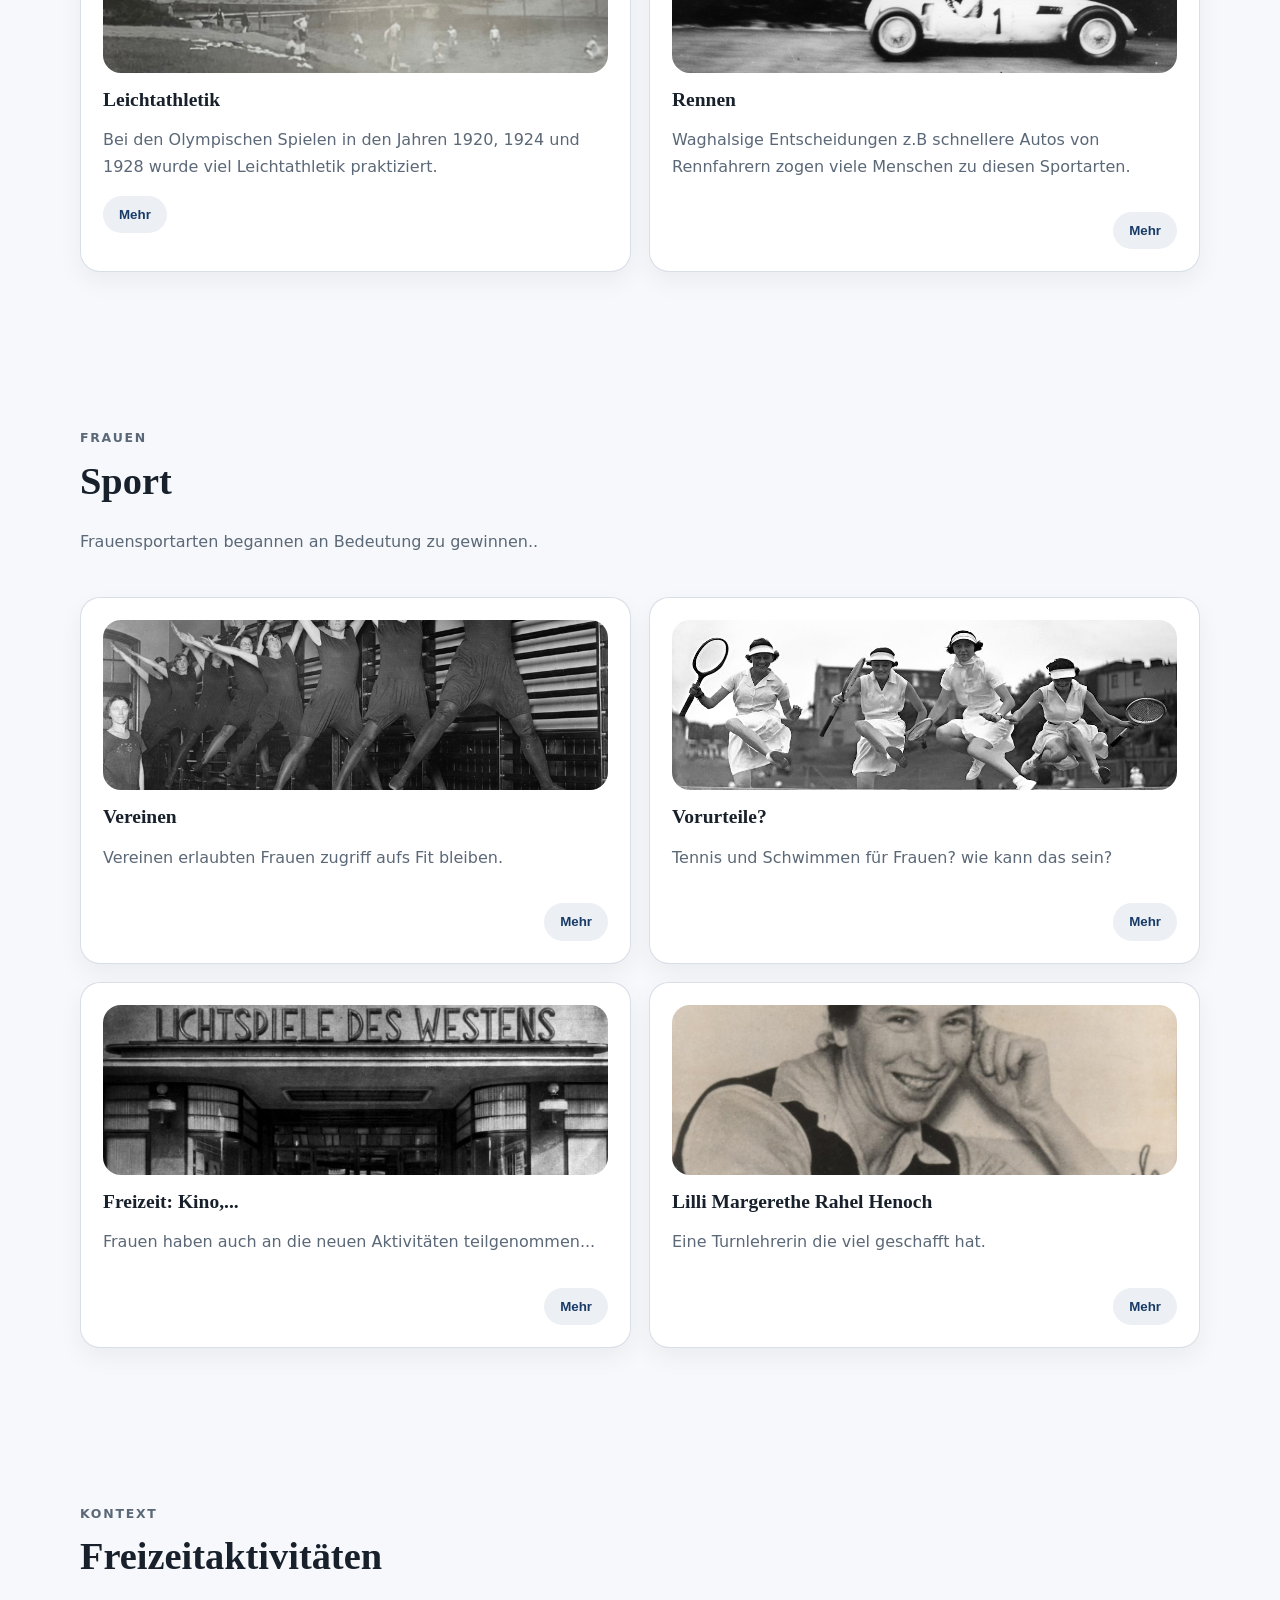
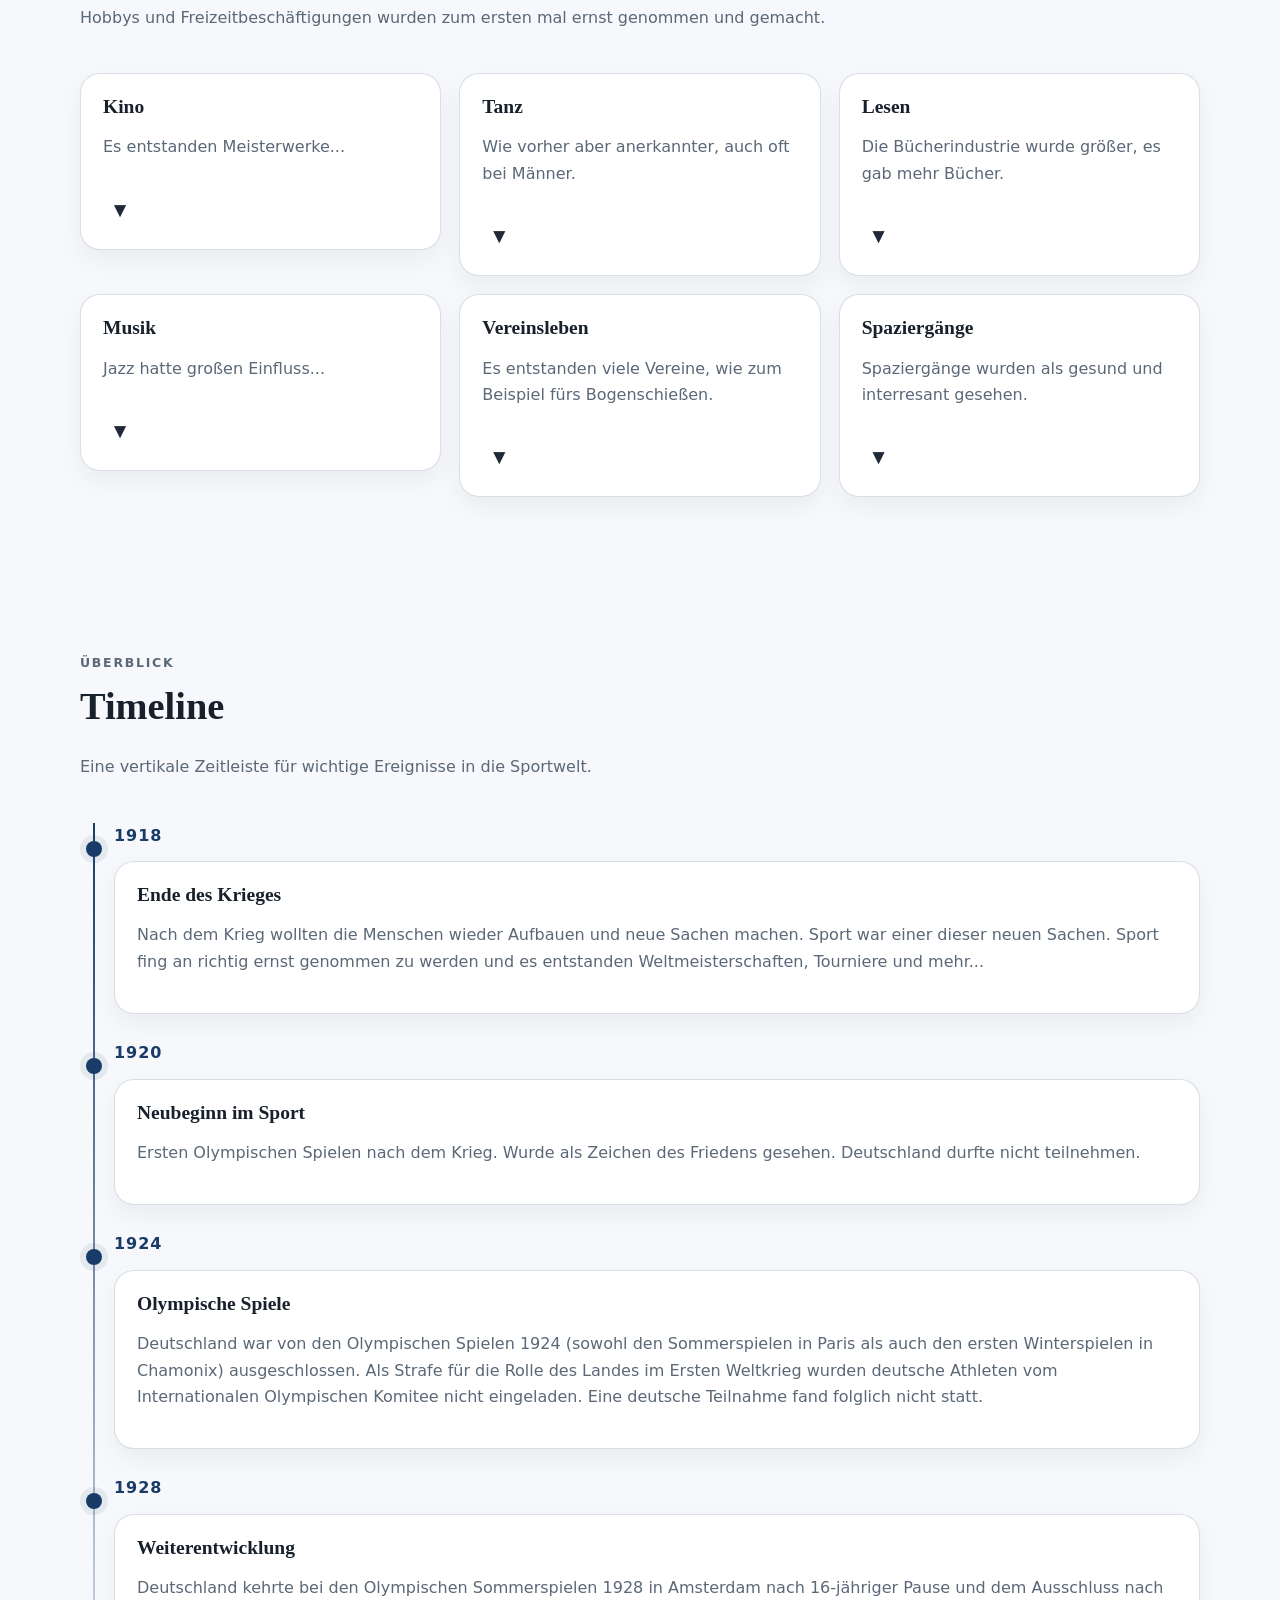
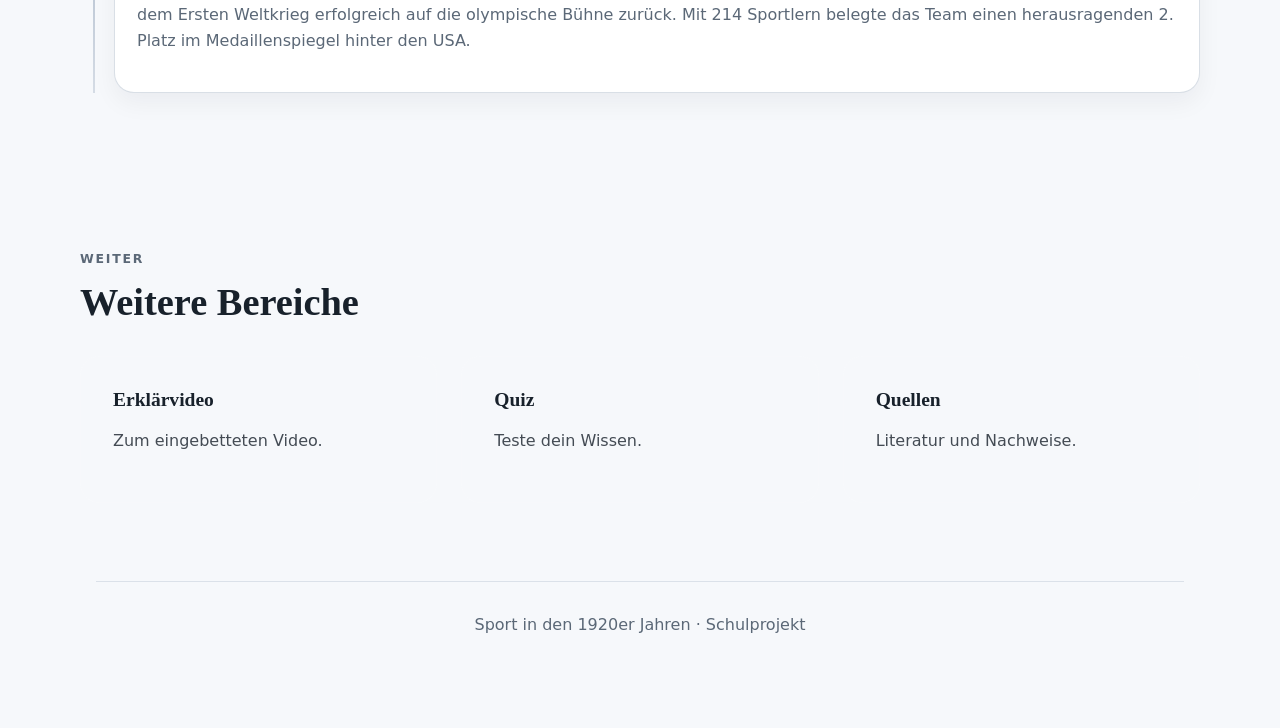
==== commit 57c5ed48: "Update index.html" ====
--- a/index.html
+++ b/index.html
@@ -67,14 +67,14 @@
 
     <div class="expand-content">
       <p>
-       Fußball war äußerst populär bei Männern und Jugendlichen, da viel Begeisterung dafür vorhanden war. Fußball war der beliebteste Sport in den Goldenen Zwanzigern. Der FC Nürnberg war in dieser Zeit ein sehr kompetenter Verein. Nürnberg galt als die Fußballhauptstadt Deutschlands. Damals gab es keine Bundesliga, sondern Meisterschaften in den Regionen. Spiele wurden oft über das Radio verfolgt.
+       Fußball war äußerst populär bei Männern und Jugendlichen, da sich viele dafür begeistert haben. Fußball war der beliebteste Sport in den Goldenen Zwanzigern. Der FC Nürnberg war in dieser Zeit ein sehr kompetenter Verein. Nürnberg galt als die Fußballhauptstadt Deutschlands. Damals gab es keine Bundesliga, sondern Meisterschaften in den Regionen. Spiele wurden oft über das Radio verfolgt.
       </p> <p> Vereine bekamen mehr Zuschauer,
         große Stadien entstanden und Spiele wurden zu wichtigen gesellschaftlichen Ereignissen.
       </p>
 
       <p>
         Zeitungen berichteten regelmäßig über bekannte Mannschaften und Spieler.
-        Der Sport entwickelte sich langsam zu einem modernen Massensport.
+        Dadurch entwickelte sich der Sport sich langsam zu einem modernen Massensport.
       </p>
 
       <button class="collapse-button" type="button">
@@ -121,20 +121,20 @@
     <div class="panel-header">
       <div>
         <h3>Leichtathletik</h3>
-        <p>Viel Leichtatletik wurde in den Olimpischen Spielen aus 1920, 1924 und 1928 praktiziert.
-
-      <button class="expand-button" type="button">
-        Mehr
-      </button>
-    </div>
-
-    <div class="expand-content">
-      <p>
-        Lauf-, Sprung- und Wurfwettbewerbe wurden immer professioneller organisiert.
-        Internationale Wettkämpfe steigerten das Interesse an der Leichtathletik.
-      </p>
-      <p> Obwohl Deutschland in den Jahren 1920 und 1924 nicht mitmachen durften, haben die 1928 gut mitgemacht, trotzdem
-        waren die nicht die besten. Die USA hat die meisten Medaillen gewonnen.</p>
+        <p>Bei den Olympischen Spielen in den Jahren 1920, 1924 und 1928 wurde viel Leichtathletik praktiziert.</p>
+
+      <button class="expand-button" type="button">
+        Mehr
+      </button>
+    </div>
+
+    <div class="expand-content">
+      <p>
+        Lauf-, Sprung- und Wurfwettbewerbe wurden immer offizieller organisiert.
+        Durch Internationale Wettkämpfe stieg das Interesse an der Leichtathletik.
+      </p>
+      <p> Obwohl Deutschland in den Jahren 1920 und 1924 nicht teilnehmen durften, haben sie 1928 sehr erfolgreich mitgemacht, trotzdem
+        waren sie nicht die Besten. Die USA hat die meisten Medaillen gewonnen.</p>
     
       <p>
         Schulen und Sportvereine nutzten den Sport außerdem zur Förderung von Gesundheit
@@ -153,18 +153,18 @@
     <div class="panel-header">
       <div>
         <h3>Rennen</h3>
-        <p>Waghalsige Entscheidungen von Rennfahrern zogen viele Menschen zu diesen Sportarten.</p>
-      </div>
-
-      <button class="expand-button" type="button">
-        Mehr
-      </button>
-    </div>
-
-    <div class="expand-content">
-      <p>
-        Die Rennen waren besonders beliebt, weil vielen Riskanten Entscheidungen getroffen wurden.
-        Damals wurden die Autos schon 60 Meilen (97 km) schnell.
+        <p>Waghalsige Entscheidungen z.B schnellere Autos von Rennfahrern zogen viele Menschen zu diesen Sportarten.</p>
+      </div>
+
+      <button class="expand-button" type="button">
+        Mehr
+      </button>
+    </div>
+
+    <div class="expand-content">
+      <p>
+        Die Rennen waren besonders beliebt, weil viele riskante Entscheidungen getroffen wurden.
+        Damals wurden die Autos schon 60 Meilen (97 kmh) schnell.
       </p>
       <p> Automarken wie Bugatti, Bentley und Alfa Romeo waren schon dabei, und führten ganz vorne. </p>
 
--- a/style.css
+++ b/style.css
@@ -706,3 +706,13 @@
   border-radius: 18px;
   margin-bottom: 16px;
 }
+.text-display {
+  width: 100%;
+  min-height: 120px;
+  padding: 12px;
+  border-radius: 8px;
+  border: 1px solid #ccc;
+  background: #ffffff;
+  color: #18212b;
+  line-height: 1.5;
+}
--- a/animations.css
+++ b/animations.css
@@ -59,3 +59,312 @@
     transform: translateX(120%);
   }
 }
+.quiz-screen {
+  min-height: calc(100vh - 180px);
+  display: flex;
+  align-items: center;
+  justify-content: center;
+  padding: 2.5rem 1rem;
+  position: relative;
+}
+
+.quiz-screen[hidden] {
+  display: none !important;
+}
+
+.quiz-start-card,
+.quiz-results-card,
+.quiz-card {
+  width: min(900px, 100%);
+}
+
+.quiz-start-card {
+  text-align: center;
+  display: grid;
+  gap: 1rem;
+  justify-items: center;
+  padding: 2.5rem 1.5rem;
+}
+
+.button.button-primary {
+  background: #1f6feb;
+  color: #fff;
+  border: none;
+}
+
+.button.button-primary:hover {
+  background: #195ecc;
+}
+
+.quiz-start-button {
+  min-width: 12rem;
+  padding: 1rem 2rem;
+  font-size: 1.1rem;
+}
+
+.quiz-card {
+  display: grid;
+  gap: 1rem;
+  padding: 2rem;
+  position: relative;
+  transition: opacity 0.22s ease, transform 0.22s ease;
+  will-change: transform, opacity;
+}
+
+.quiz-question-meta {
+  margin: 0;
+  opacity: 0.8;
+  font-weight: 600;
+}
+
+.quiz-question-title {
+  margin: 0;
+}
+
+.quiz-options {
+  display: grid;
+  gap: 0.75rem;
+  margin-top: 0.5rem;
+}
+
+.quiz-option {
+  display: flex;
+  align-items: center;
+  gap: 0.9rem;
+  width: 100%;
+  text-align: left;
+  padding: 0.95rem 1rem;
+  border-radius: 16px;
+  border: 1px solid rgba(24, 59, 103, 0.14);
+  background: rgba(255, 255, 255, 0.78);
+  cursor: pointer;
+  transition: transform 0.18s ease, border-color 0.18s ease, box-shadow 0.18s ease, background 0.18s ease;
+}
+
+.quiz-option:hover {
+  transform: translateY(-1px);
+  border-color: rgba(31, 111, 235, 0.45);
+}
+
+.quiz-option.is-selected {
+  border-color: #1f6feb;
+  box-shadow: 0 0 0 3px rgba(31, 111, 235, 0.15);
+  background: rgba(31, 111, 235, 0.08);
+}
+
+.quiz-option__key {
+  display: inline-flex;
+  align-items: center;
+  justify-content: center;
+  width: 2rem;
+  height: 2rem;
+  border-radius: 999px;
+  flex: 0 0 auto;
+  background: rgba(31, 111, 235, 0.12);
+  color: #1f6feb;
+  font-weight: 700;
+}
+
+.quiz-option__text {
+  flex: 1;
+}
+
+.quiz-actions-row {
+  margin-top: 0.75rem;
+  display: flex;
+  justify-content: center;
+}
+
+.quiz-nav-arrow {
+  position: fixed;
+  top: 50%;
+  transform: translateY(-50%);
+  width: 3.25rem;
+  height: 3.25rem;
+  border: none;
+  border-radius: 999px;
+  background: rgba(24, 59, 103, 0.96);
+  color: #fff;
+  font-size: 2rem;
+  line-height: 1;
+  z-index: 50;
+  box-shadow: 0 10px 30px rgba(0, 0, 0, 0.22);
+  cursor: pointer;
+}
+
+.quiz-nav-arrow:hover {
+  transform: translateY(-50%) scale(1.05);
+}
+
+.quiz-nav-arrow:disabled {
+  opacity: 0.35;
+  cursor: not-allowed;
+  transform: translateY(-50%);
+}
+
+.quiz-nav-arrow--back {
+  left: 1rem;
+}
+
+.quiz-nav-arrow--forward {
+  right: 1rem;
+}
+
+.quiz-abort-button {
+  position: fixed;
+  right: 1rem;
+  bottom: 1rem;
+  z-index: 50;
+  border: none;
+  border-radius: 999px;
+  padding: 0.9rem 1.2rem;
+  background: #c62828;
+  color: #fff;
+  font-weight: 700;
+  cursor: pointer;
+  box-shadow: 0 10px 30px rgba(0, 0, 0, 0.22);
+}
+
+.quiz-abort-button:hover {
+  background: #b71c1c;
+}
+
+.quiz-results-card {
+  display: grid;
+  gap: 1rem;
+  padding: 2rem;
+}
+
+.quiz-results-summary {
+  display: grid;
+  gap: 1rem;
+  grid-template-columns: repeat(auto-fit, minmax(200px, 1fr));
+  margin-top: 0.5rem;
+}
+
+.quiz-summary-card {
+  border-radius: 18px;
+  padding: 1rem;
+  background: rgba(24, 59, 103, 0.06);
+  border: 1px solid rgba(24, 59, 103, 0.12);
+  display: grid;
+  gap: 0.35rem;
+}
+
+.quiz-summary-label {
+  opacity: 0.75;
+  font-weight: 600;
+}
+
+.quiz-summary-value {
+  font-size: 1.6rem;
+  line-height: 1.1;
+}
+
+.quiz-summary-subvalue {
+  opacity: 0.8;
+}
+
+.quiz-results-list {
+  display: grid;
+  gap: 1rem;
+  margin-top: 0.5rem;
+}
+
+.quiz-result-item {
+  border-radius: 18px;
+  padding: 1rem;
+  border: 1px solid rgba(24, 59, 103, 0.12);
+  background: rgba(255, 255, 255, 0.82);
+}
+
+.quiz-result-item--correct {
+  border-left: 5px solid #2e7d32;
+}
+
+.quiz-result-item--incorrect {
+  border-left: 5px solid #c62828;
+}
+
+.quiz-result-topline {
+  display: flex;
+  justify-content: space-between;
+  align-items: center;
+  gap: 1rem;
+}
+
+.quiz-result-topline h3 {
+  margin: 0;
+}
+
+.quiz-result-question {
+  margin: 0.75rem 0 0.5rem;
+}
+
+.quiz-result-badge {
+  border-radius: 999px;
+  padding: 0.35rem 0.75rem;
+  font-size: 0.9rem;
+  font-weight: 700;
+}
+
+.quiz-result-badge--correct {
+  background: rgba(46, 125, 50, 0.12);
+  color: #2e7d32;
+}
+
+.quiz-result-badge--incorrect {
+  background: rgba(198, 40, 40, 0.12);
+  color: #c62828;
+}
+
+.quiz-card--out-left {
+  opacity: 0;
+  transform: translateX(-22px) scale(0.985);
+}
+
+.quiz-card--out-right {
+  opacity: 0;
+  transform: translateX(22px) scale(0.985);
+}
+
+.quiz-card--in-left {
+  opacity: 0;
+  transform: translateX(-22px) scale(0.985);
+}
+
+.quiz-card--in-right {
+  opacity: 0;
+  transform: translateX(22px) scale(0.985);
+}
+
+@media (max-width: 720px) {
+  .quiz-card,
+  .quiz-results-card,
+  .quiz-start-card {
+    padding: 1.25rem;
+  }
+
+  .quiz-nav-arrow {
+    width: 2.75rem;
+    height: 2.75rem;
+    font-size: 1.6rem;
+  }
+
+  .quiz-nav-arrow--back {
+    left: 0.75rem;
+  }
+
+  .quiz-nav-arrow--forward {
+    right: 0.75rem;
+  }
+
+  .quiz-abort-button {
+    right: 0.75rem;
+    bottom: 0.75rem;
+  }
+
+  .quiz-summary-value {
+    font-size: 1.35rem;
+  }
+}
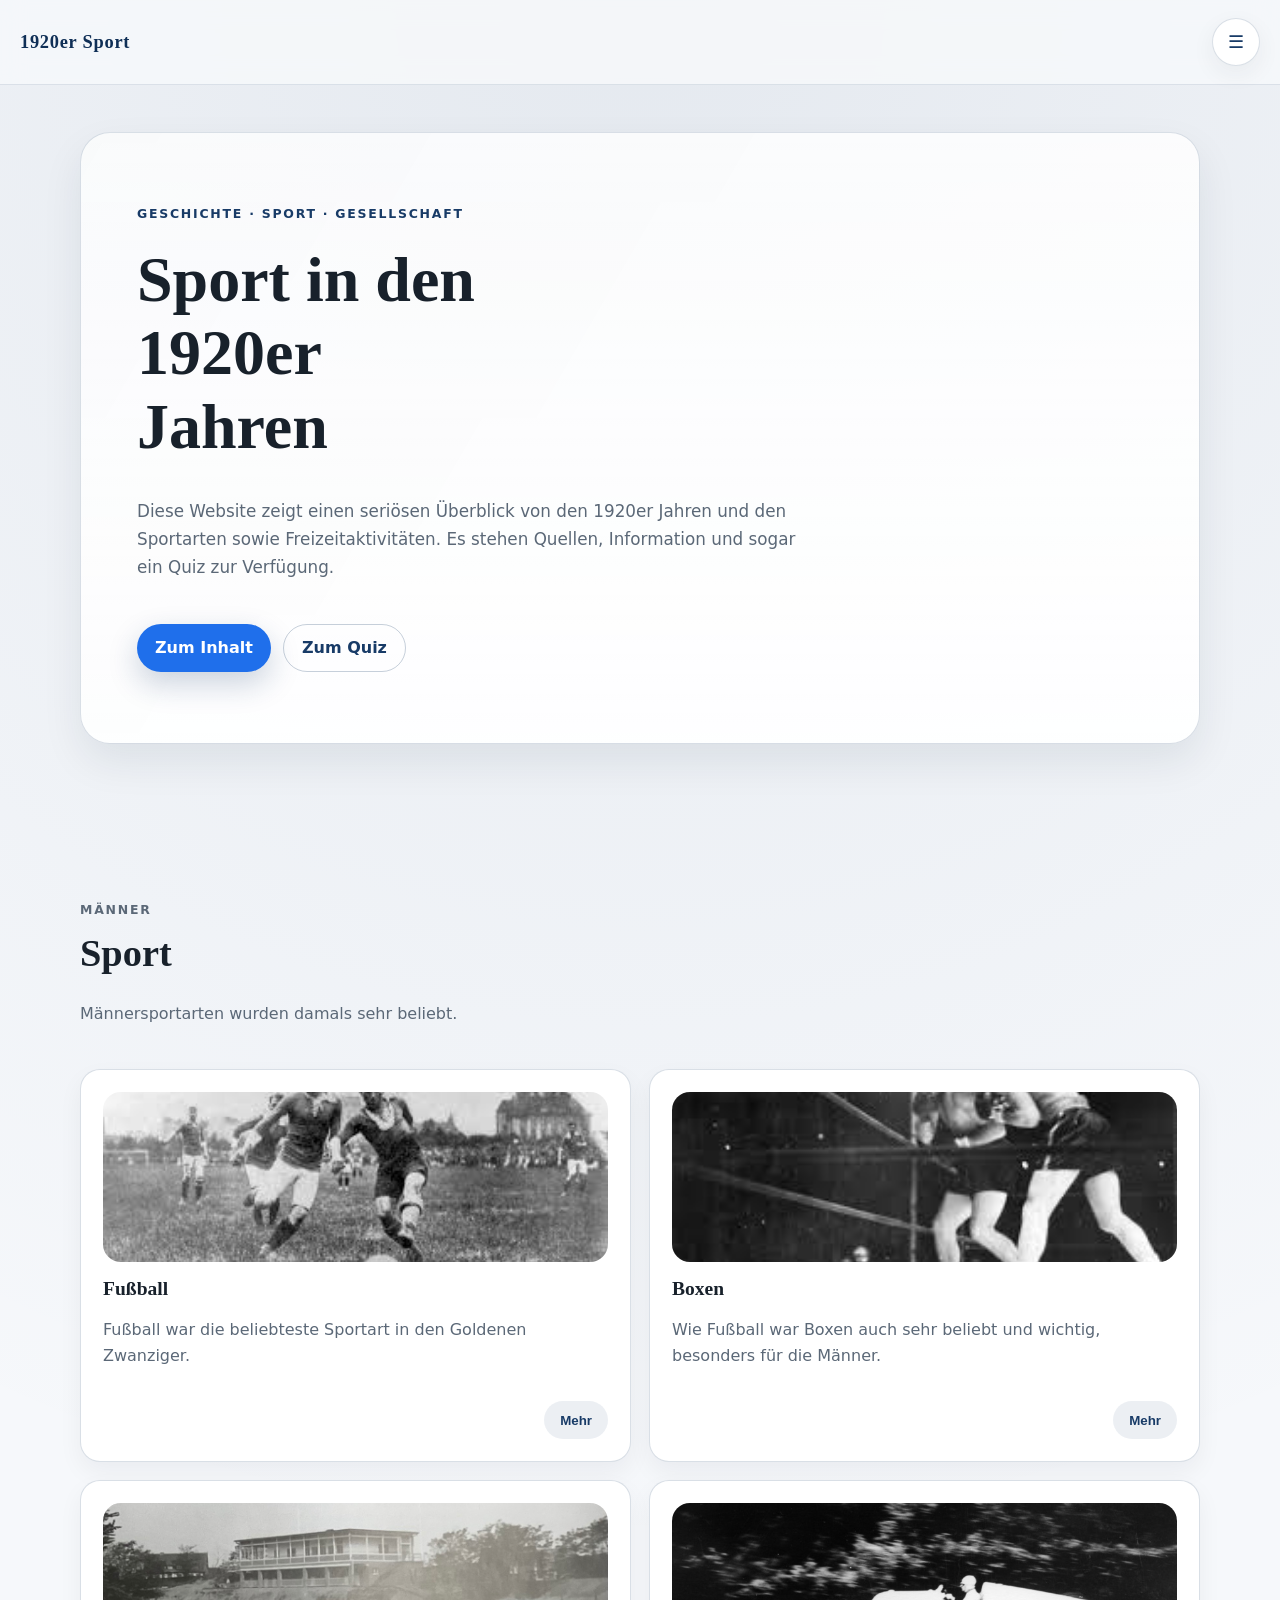
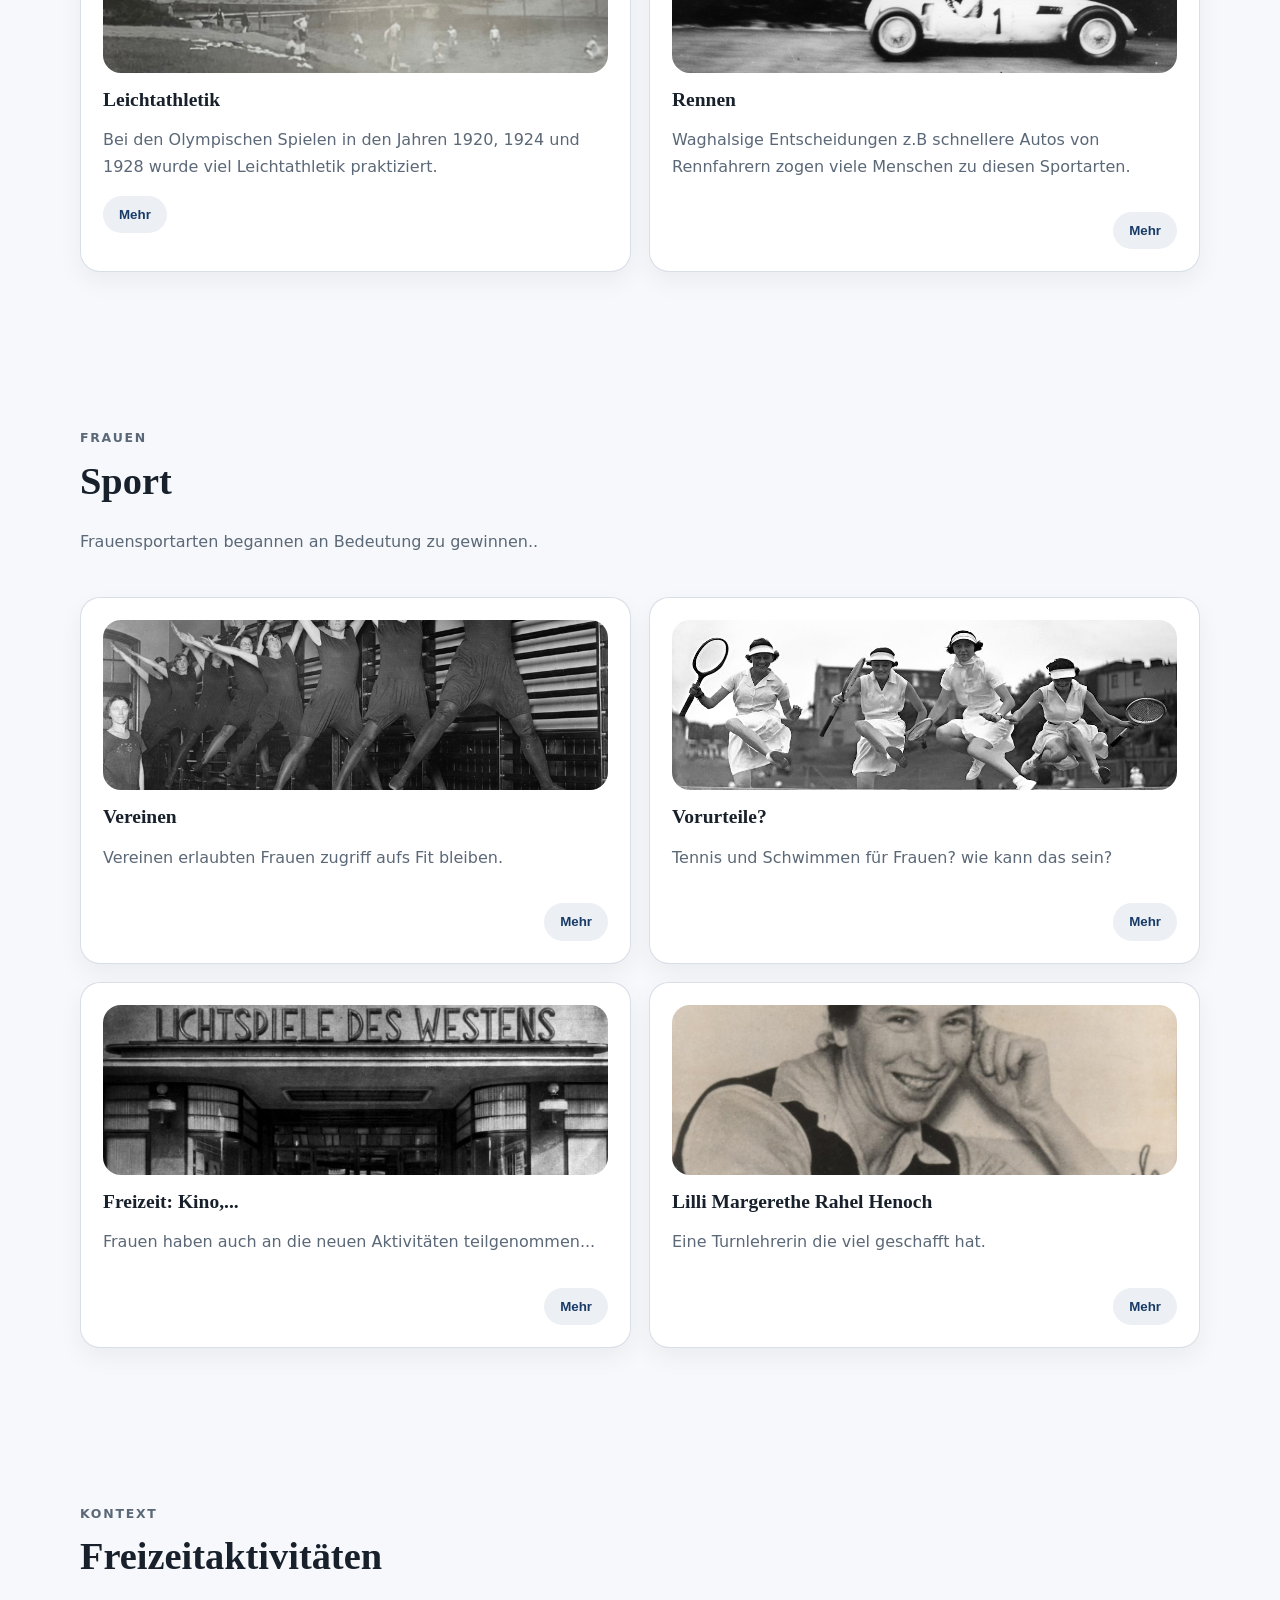
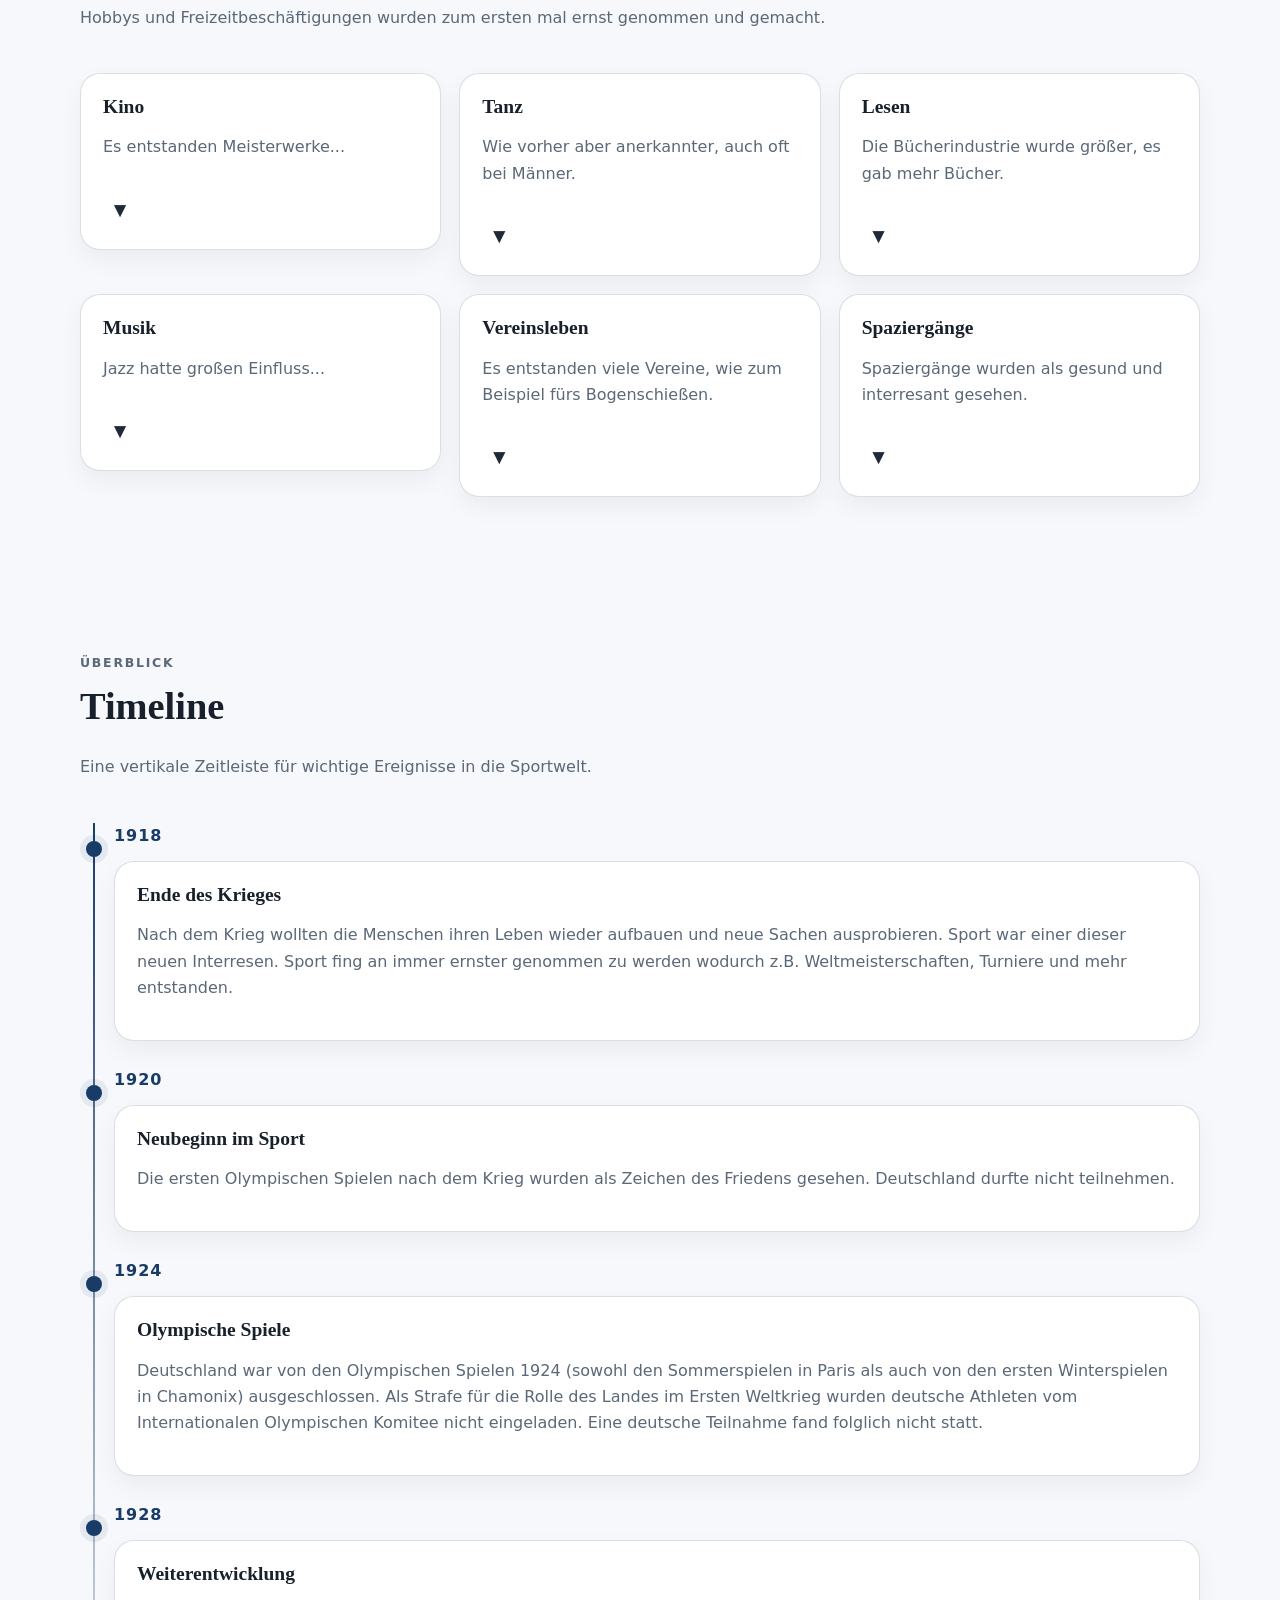
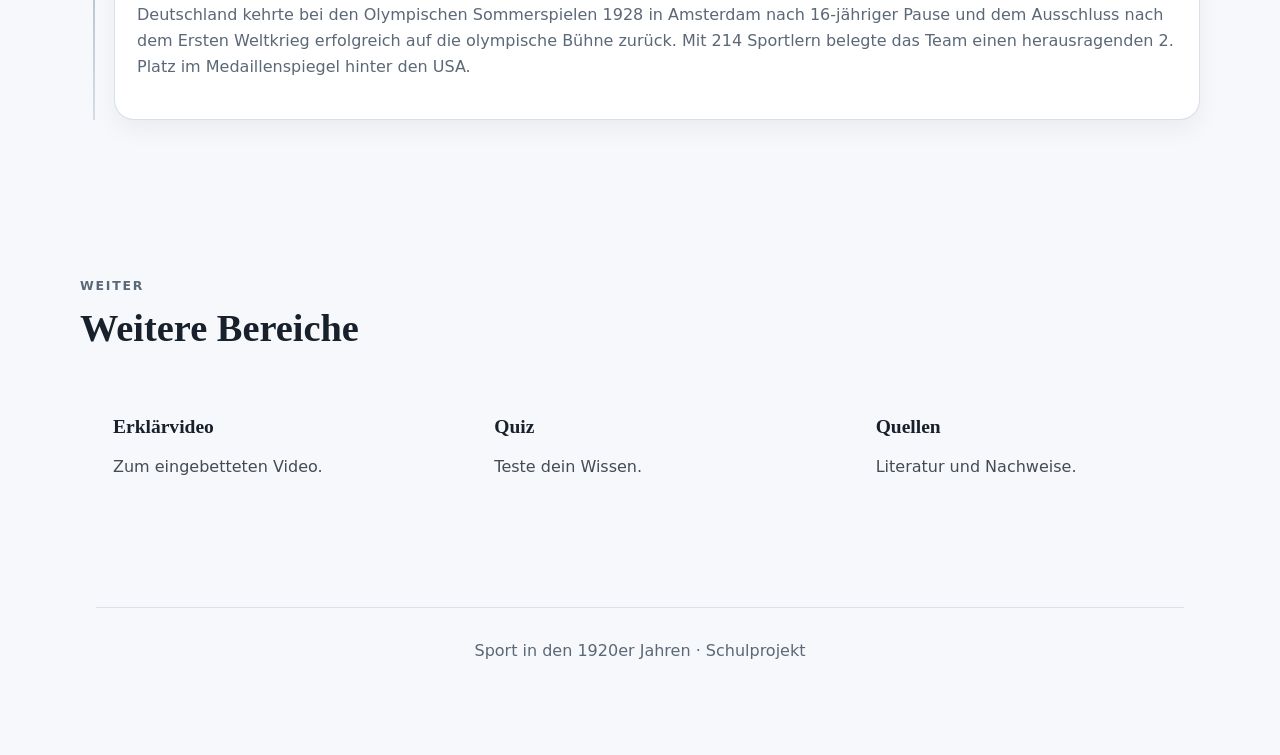
==== commit ec1489a3: "Update index.html" ====
--- a/index.html
+++ b/index.html
@@ -32,8 +32,8 @@
         <p class="eyebrow">Geschichte · Sport · Gesellschaft</p>
         <h1>Sport in den 1920er Jahren</h1>
         <p class="lead">
-          Diese Website zeigt ein seriöser Überblick von den 1920er Jahren und den Sportarten sowie Freizeitaktivitäten von damals.
-          Quellen, Information und sogar ein Quiz stehen zur Verfügung.
+          Diese Website zeigt einen seriösen Überblick von den 1920er Jahren und den Sportarten sowie Freizeitaktivitäten.
+           Es stehen Quellen, Information und sogar ein Quiz zur Verfügung.
         </p>
         <div class="hero-actions">
           <a class="button button-primary" href="#sport">Zum Inhalt</a>
@@ -481,21 +481,21 @@
           <div class="timeline-year">1918</div>
           <div class="timeline-content panel">
             <h3>Ende des Krieges</h3>
-            <p>Nach dem Krieg wollten die Menschen wieder Aufbauen und neue Sachen machen. Sport war einer dieser neuen Sachen. Sport fing an richtig ernst genommen zu werden und es entstanden Weltmeisterschaften, Tourniere und mehr...</p>
+            <p>Nach dem Krieg wollten die Menschen ihren Leben wieder aufbauen und neue Sachen ausprobieren. Sport war einer dieser neuen Interresen. Sport fing an immer ernster genommen zu werden wodurch z.B. Weltmeisterschaften, Turniere und mehr entstanden.</p>
           </div>
         </article>
         <article class="timeline-item">
           <div class="timeline-year">1920</div>
           <div class="timeline-content panel">
             <h3>Neubeginn im Sport</h3>
-            <p>Ersten Olympischen Spielen nach dem Krieg. Wurde als Zeichen des Friedens gesehen. Deutschland durfte nicht teilnehmen.</p>
+            <p>Die ersten Olympischen Spielen nach dem Krieg wurden als Zeichen des Friedens gesehen. Deutschland durfte nicht teilnehmen.</p>
           </div>
         </article>
         <article class="timeline-item">
           <div class="timeline-year">1924</div>
           <div class="timeline-content panel">
             <h3>Olympische Spiele</h3>
-            <p>Deutschland war von den Olympischen Spielen 1924 (sowohl den Sommerspielen in Paris als auch den ersten Winterspielen in Chamonix) ausgeschlossen. Als Strafe für die Rolle des Landes im Ersten Weltkrieg wurden deutsche Athleten vom Internationalen Olympischen Komitee nicht eingeladen. Eine deutsche Teilnahme fand folglich nicht statt.</p>
+            <p>Deutschland war von den Olympischen Spielen 1924 (sowohl den Sommerspielen in Paris als auch von den ersten Winterspielen in Chamonix) ausgeschlossen. Als Strafe für die Rolle des Landes im Ersten Weltkrieg wurden deutsche Athleten vom Internationalen Olympischen Komitee nicht eingeladen. Eine deutsche Teilnahme fand folglich nicht statt.</p>
           </div>
         </article>
         <article class="timeline-item">
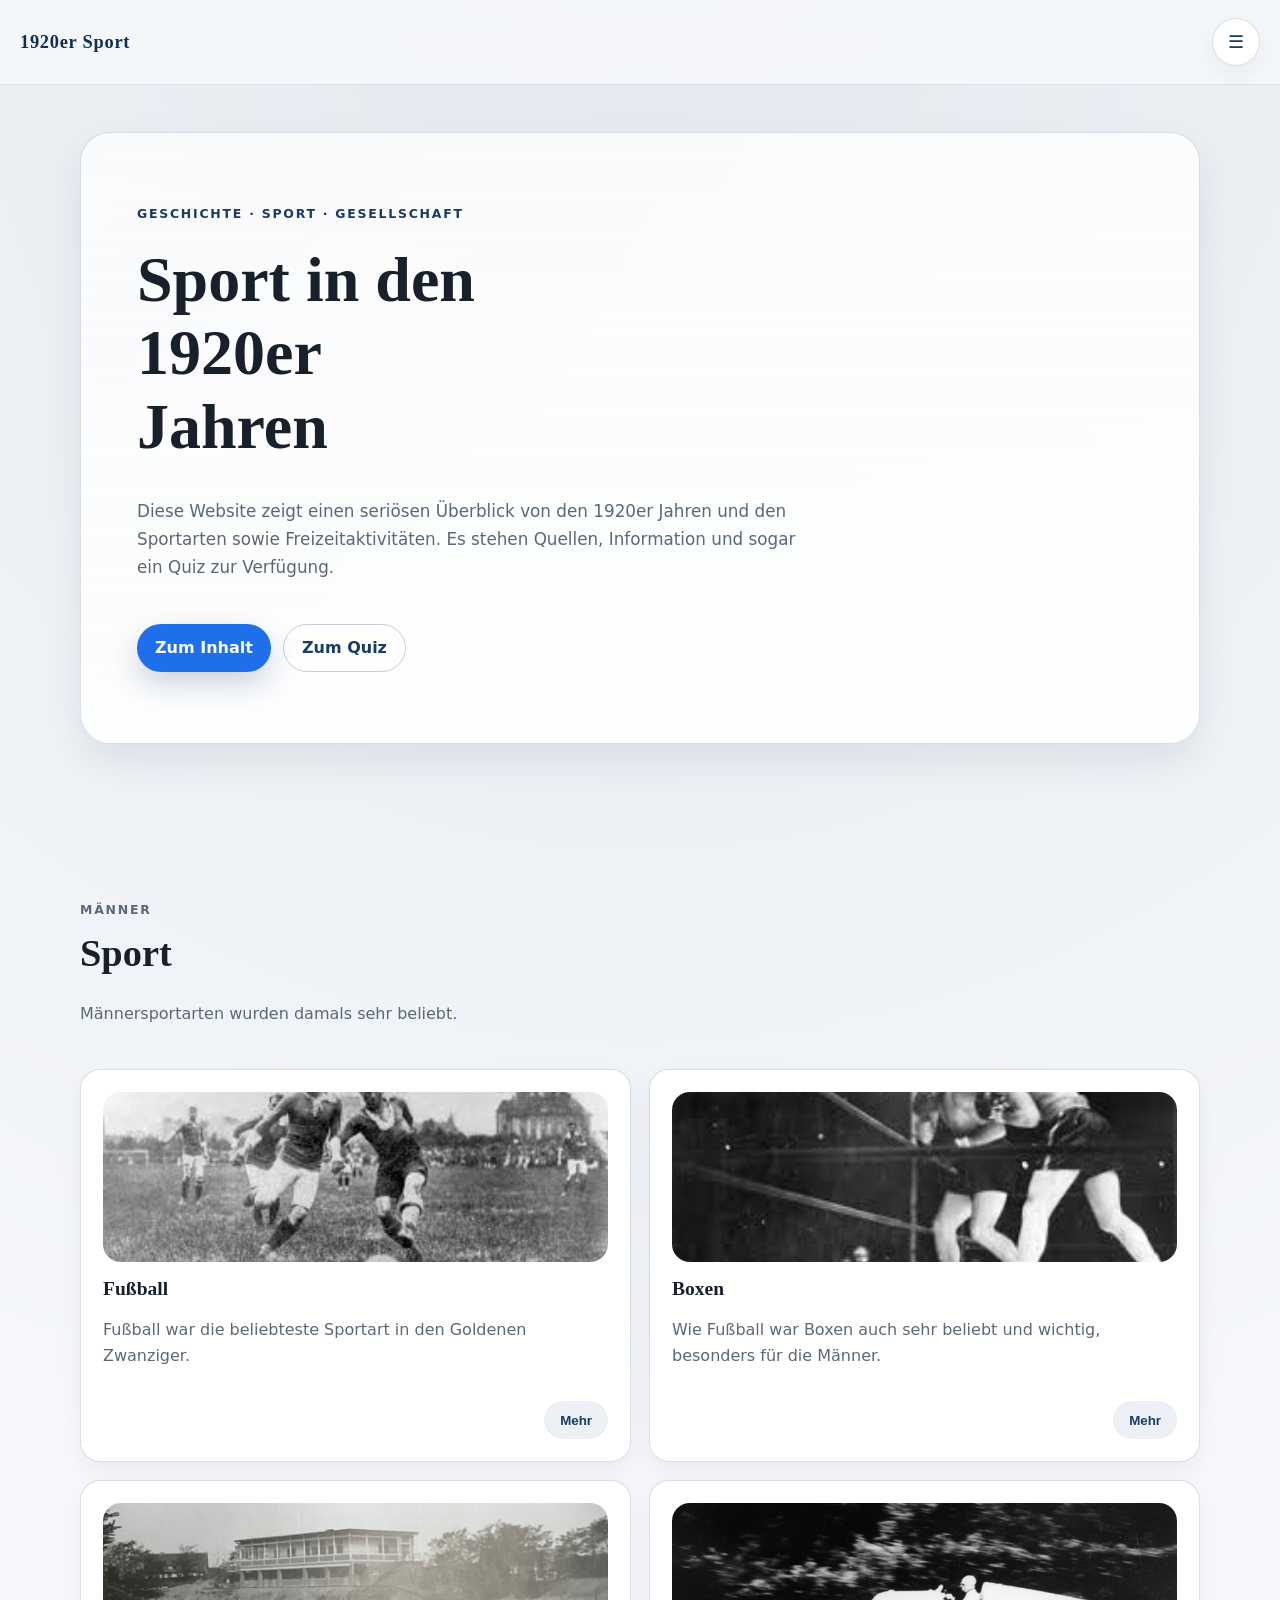
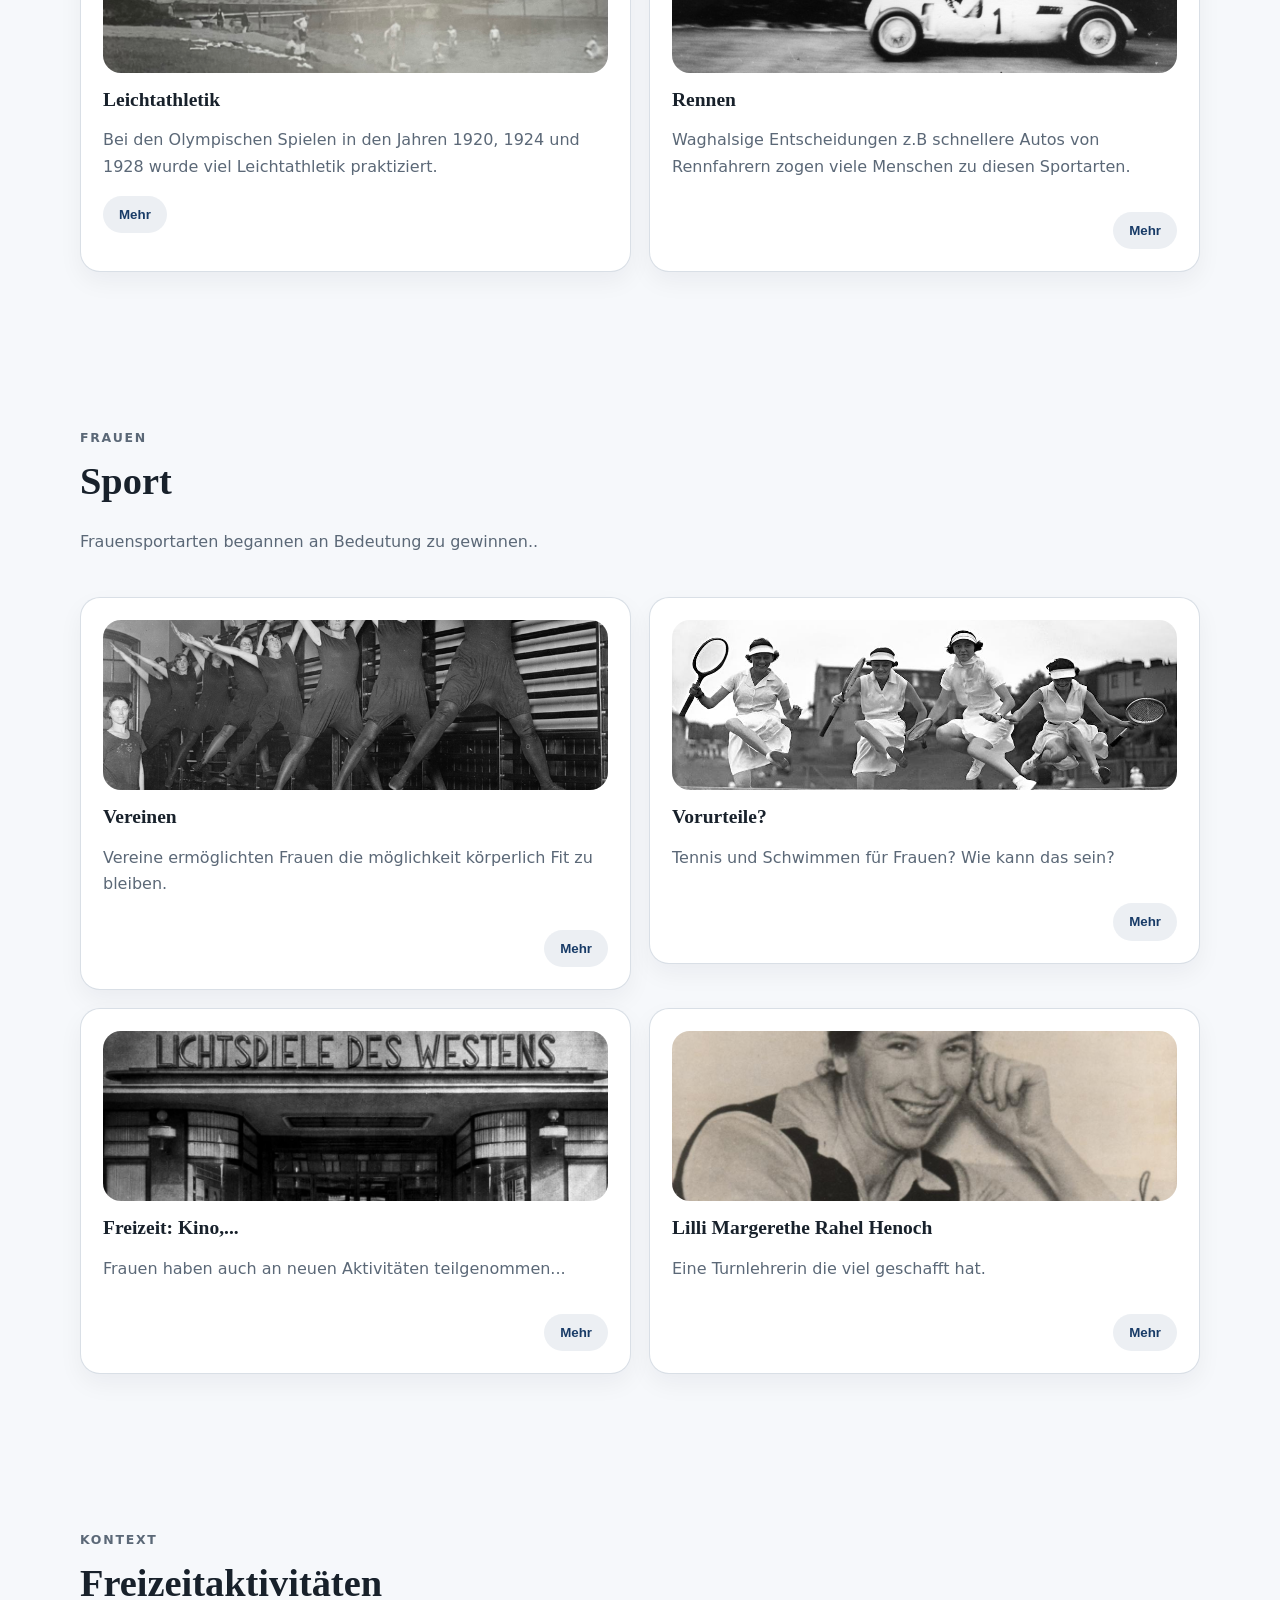
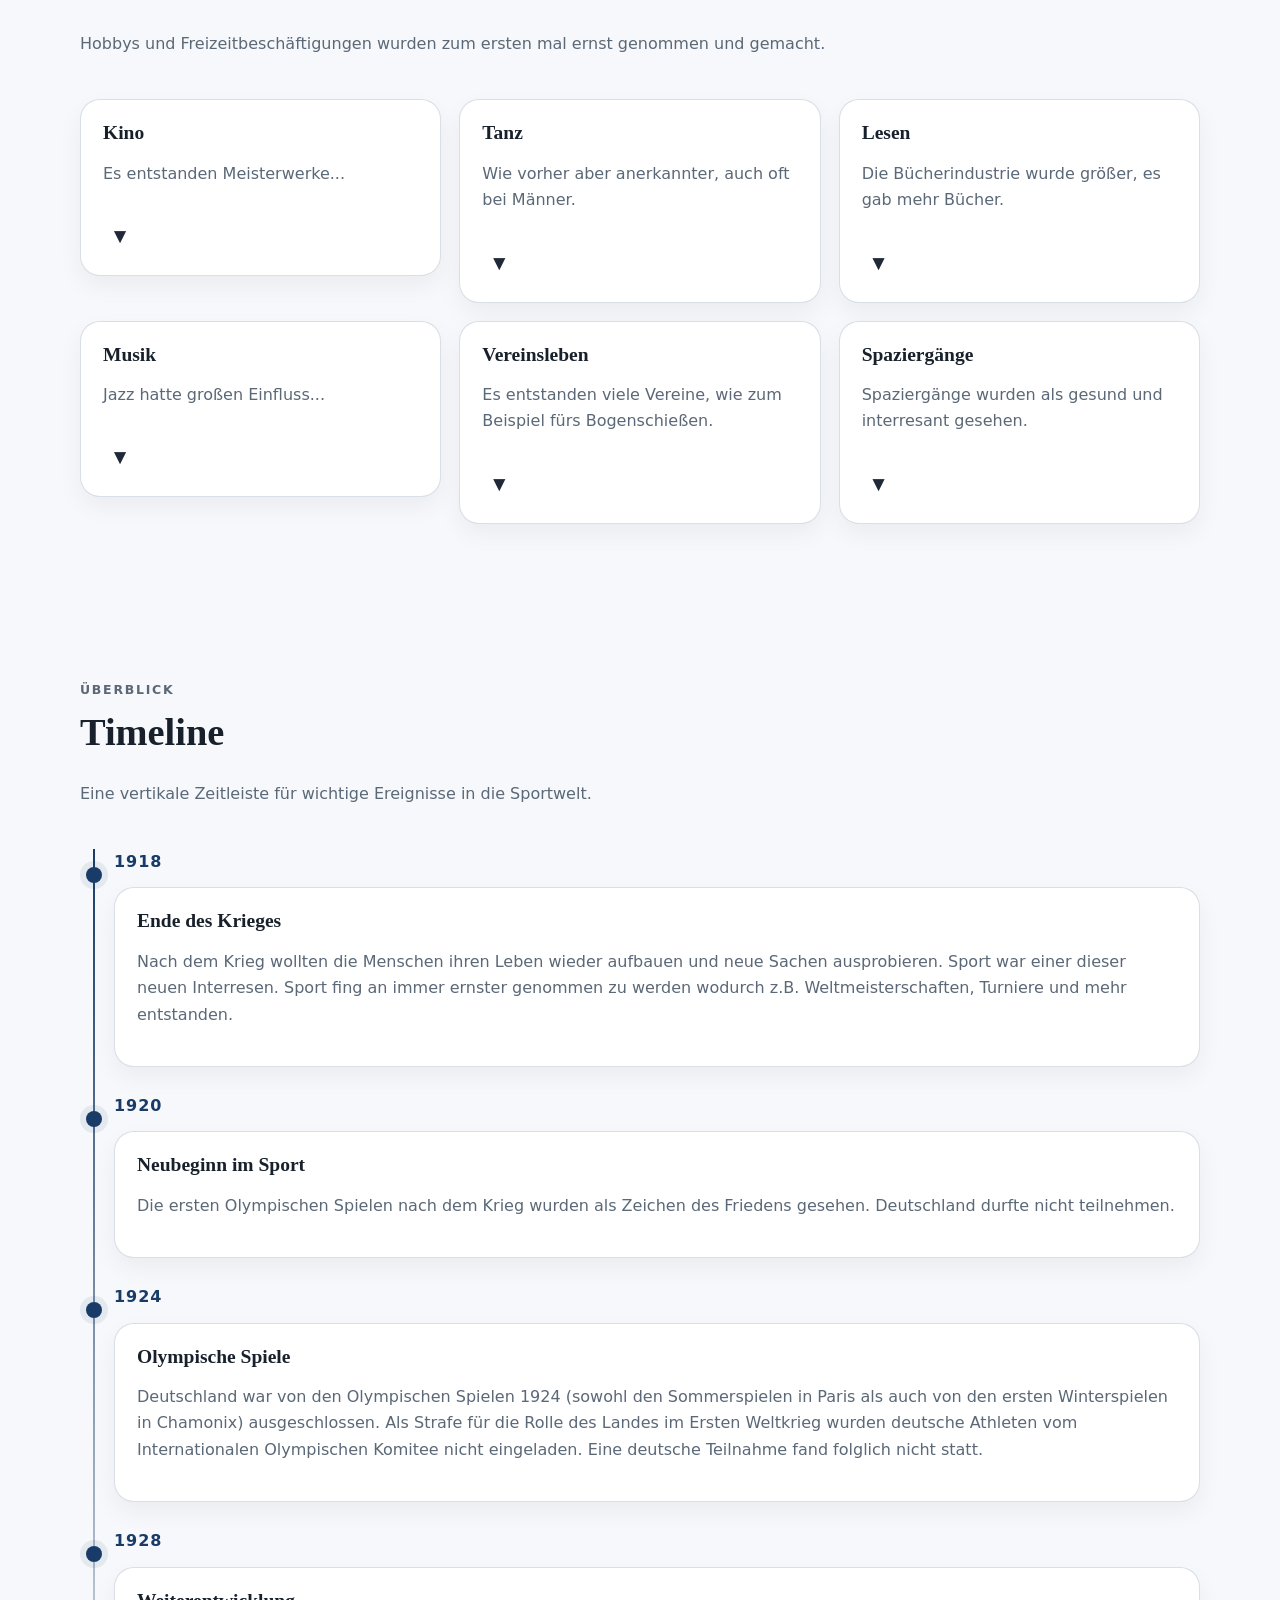
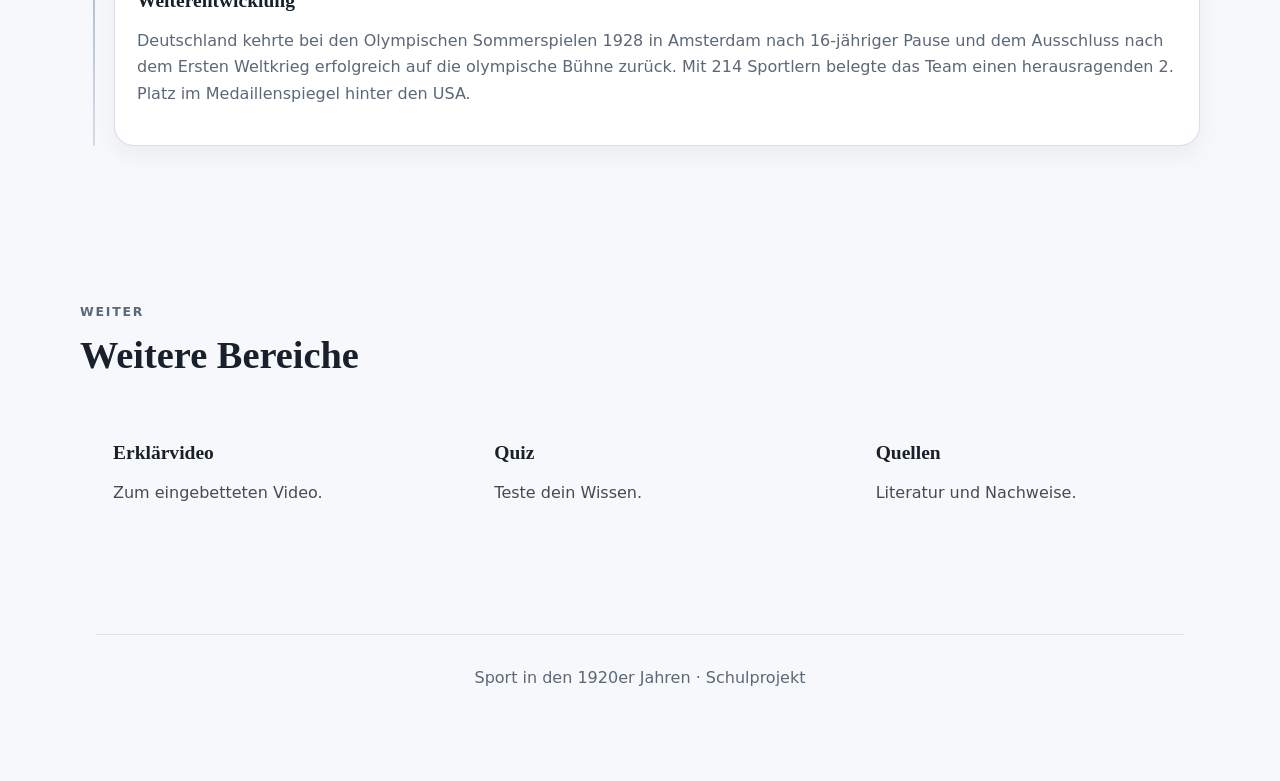
==== commit 51bb0bd8: "Update index.html" ====
--- a/index.html
+++ b/index.html
@@ -197,7 +197,7 @@
     <div class="panel-header">
       <div>
         <h3>Vereinen</h3>
-        <p>Vereinen erlaubten Frauen zugriff aufs Fit bleiben.</p>
+        <p>Vereine ermöglichten Frauen die möglichkeit körperlich Fit zu bleiben.</p>
       </div>
 
       <button class="expand-button" type="button">
@@ -208,7 +208,7 @@
     <div class="expand-content">
       <p>Über eine Millionen Frauen hielten sich in den Vereinen der Weimarer Republik durch Sportarten wie Turnen und Gymnastik fit, trotzdem blieben die meisten Sportarten, wie zum Beispiel Fußball, für Frauen weiterhin verboten.
        </p>
-      <p>Auch obwohl viele Frauen das Stimm- und Wahlrecht im Sport forderten, erhielten sie in Vereinen nur zögernd mehr Rechte. Und auch da, wo sie formal gleichberechtigt waren, konnten sie ihre Interressen oft nicht durchsetzen, weil sie in der Minderheit waren. Dadurch kam es weiterhin zu Benachteiligung und Ausgrenzung.
+      <p>Auch wenn viele Frauen das Stimm- und Wahlrecht im Sport forderten, erhielten sie in Vereinen nur zögernd mehr Rechte. Und auch da, wo sie formal gleichberechtigt waren, konnten sie ihre Interressen oft nicht durchsetzen, weil sie in der Minderheit waren. Dadurch kam es weiterhin zu Benachteiligung und Ausgrenzung.
       </p>
         
 
@@ -224,7 +224,7 @@
     <div class="panel-header">
       <div>
         <h3>Vorurteile?</h3>
-        <p>Tennis und Schwimmen für Frauen? wie kann das sein?</p>
+        <p>Tennis und Schwimmen für Frauen? Wie kann das sein?</p>
       </div>
 
       <button class="expand-button" type="button">
@@ -248,7 +248,7 @@
     <div class="panel-header">
       <div>
         <h3>Freizeit: Kino,...</h3>
-        <p>Frauen haben auch an die neuen Aktivitäten teilgenommen...</p>
+        <p>Frauen haben auch an neuen Aktivitäten teilgenommen...</p>
       </div>
 
       <button class="expand-button" type="button">
@@ -378,7 +378,7 @@
         <p>
           Illustrierte Zeitungen, Magazine und billige Taschenbuchausgaben überschwemmten den Markt.
         </p>
-        <p>In dieser Zeit entstanden Klassiker wie Der große Gatsby oder Meisterwerke der Kriminalliteratur (z. B. die ersten Romane von Agatha Christie, wie Das fehlende Glied in der Kette von 1920).</p>
+        <p>In dieser Zeit entstanden Klassiker wie „Der große Gatsby" oder Meisterwerke der Kriminalliteratur z. B. die ersten Romane von Agatha Christie, wie „Das fehlende Glied in der Kette" von 1920.</p>
 
         <button class="arrow-collapse-button" type="button" aria-label="Weniger anzeigen">
           ▲
@@ -430,7 +430,7 @@
         <p>
           Viele Menschen engagierten sich in Vereinen und organisierten gemeinsame Aktivitäten.
         </p>
-        <p> Das Vereinsleben um 1920 erlebte nach dem Ersten Weltkrieg und der Gründung der Weimarer Republik eine enorme Blüte. Vereine wurden zum sozialen Anker, die Identität stifteten, Geselligkeit förderten und den Zusammenhalt in wirtschaftlich schwierigen Zeiten stärkten.
+        <p> Das Vereinsleben um 1920 erlebte nach dem Ersten Weltkrieg und der Gründung der Weimarer Republik eine enorme Blütezeit. Vereine wurden zum sozialen Anker, die Identität zeigten, Geselligkeit förderten und den Zusammenhalt in wirtschaftlich schwierigen Zeiten stärkten.
         </p>
 
         <button class="arrow-collapse-button" type="button" aria-label="Weniger anzeigen">
@@ -455,8 +455,8 @@
 
       <div class="expand-content">
         <p>
-          Spaziergänge galten als entspannende Freizeitaktivität und wurden oft in Parks gemacht.
-          Naturerleben und das Zeigen der eigenen Sonntagskleidung hatten ein großen Einfluss drauf.
+          Spaziergänge galten als entspannende Freizeitaktivität und es wurden oft in Parks Spazieren gegangen.
+          Naturerleben und das Zeigen der eigenen Sonntagskleidung hatten ein großen Einfluss.
         </p>
 
         <button class="arrow-collapse-button" type="button" aria-label="Weniger anzeigen">
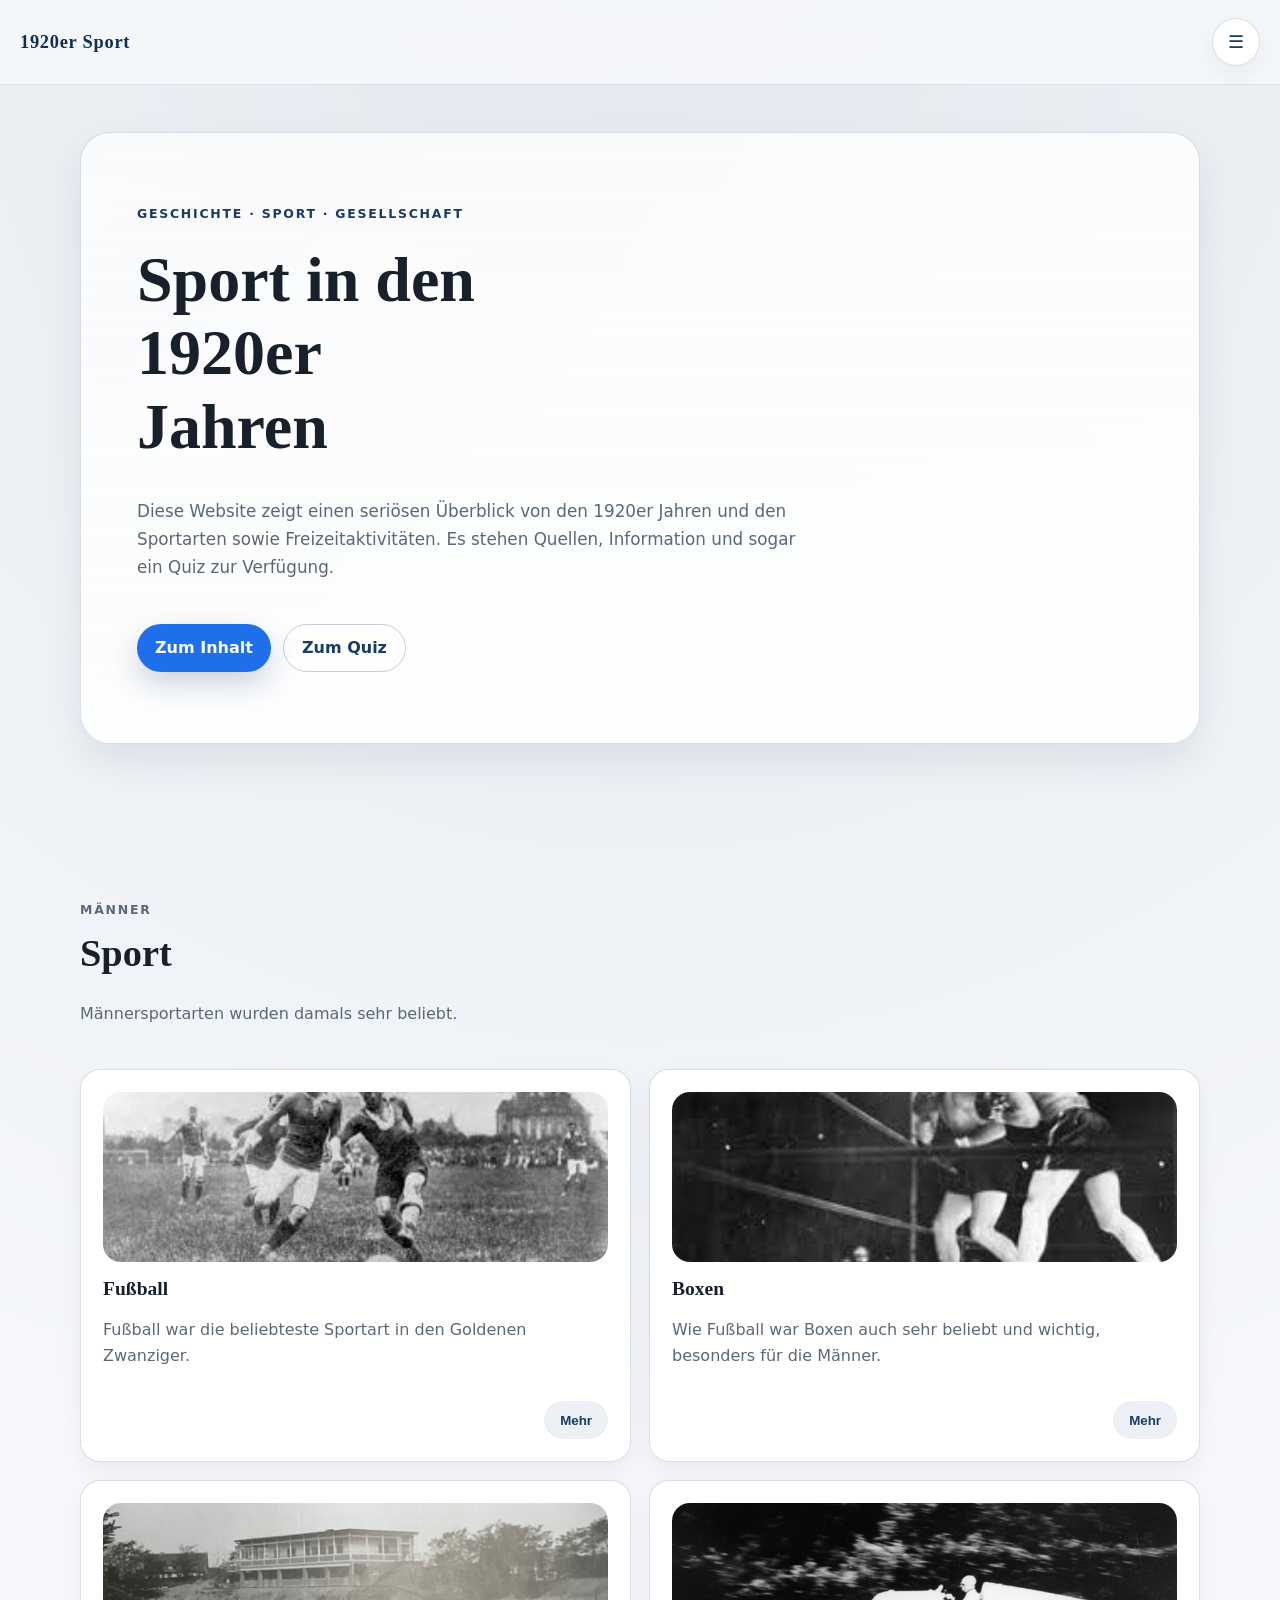
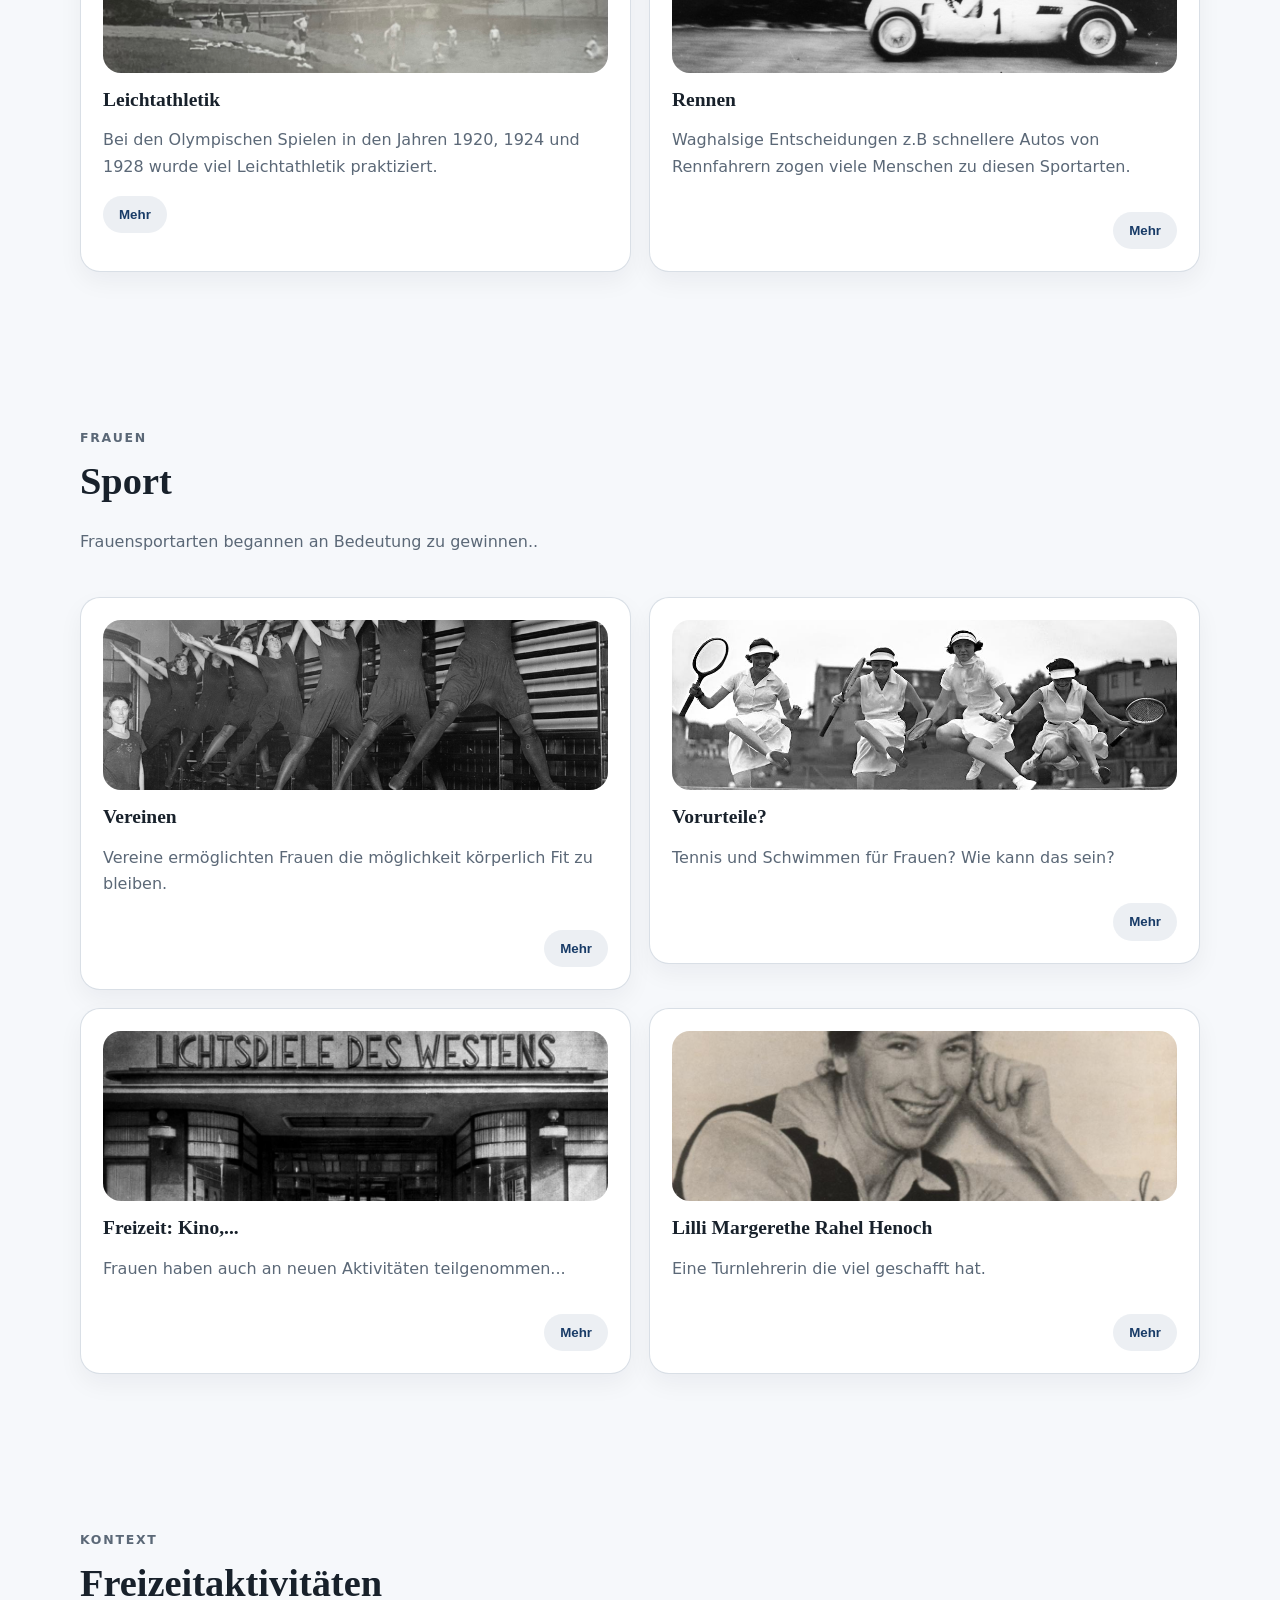
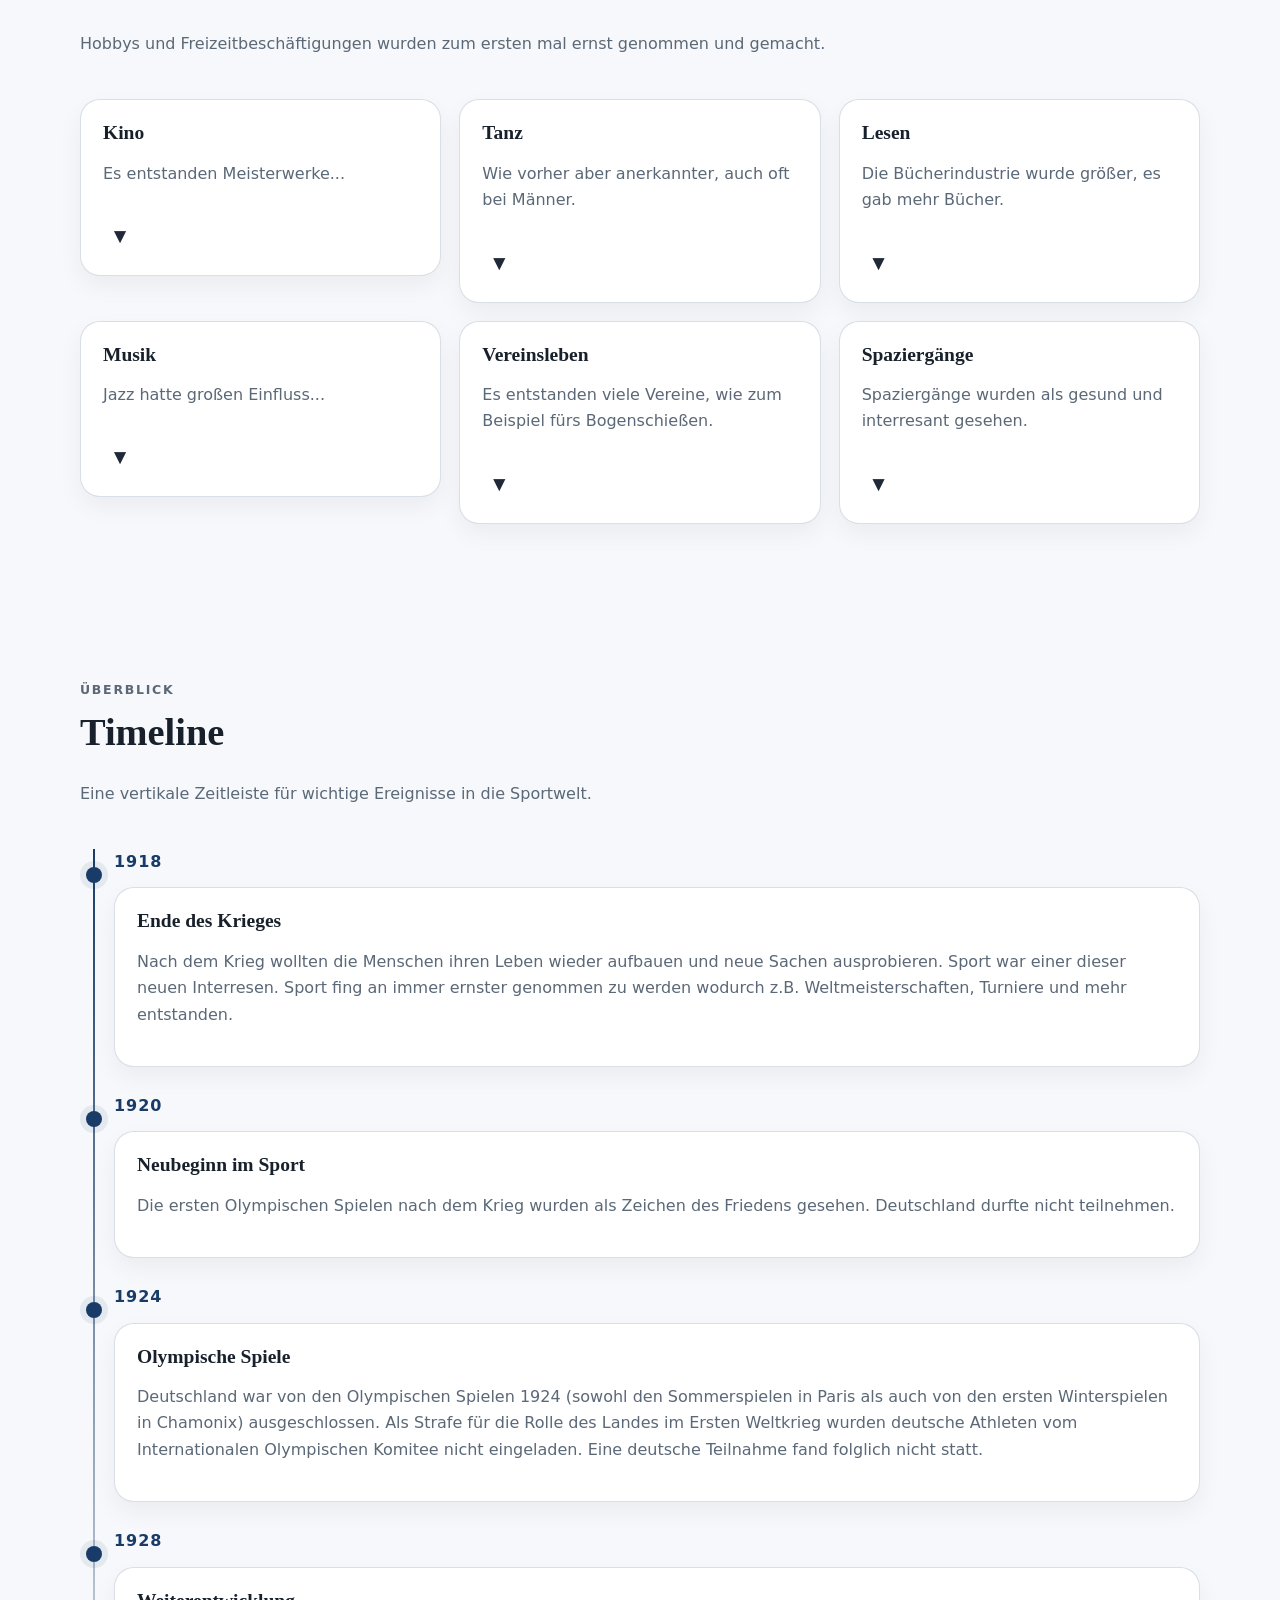
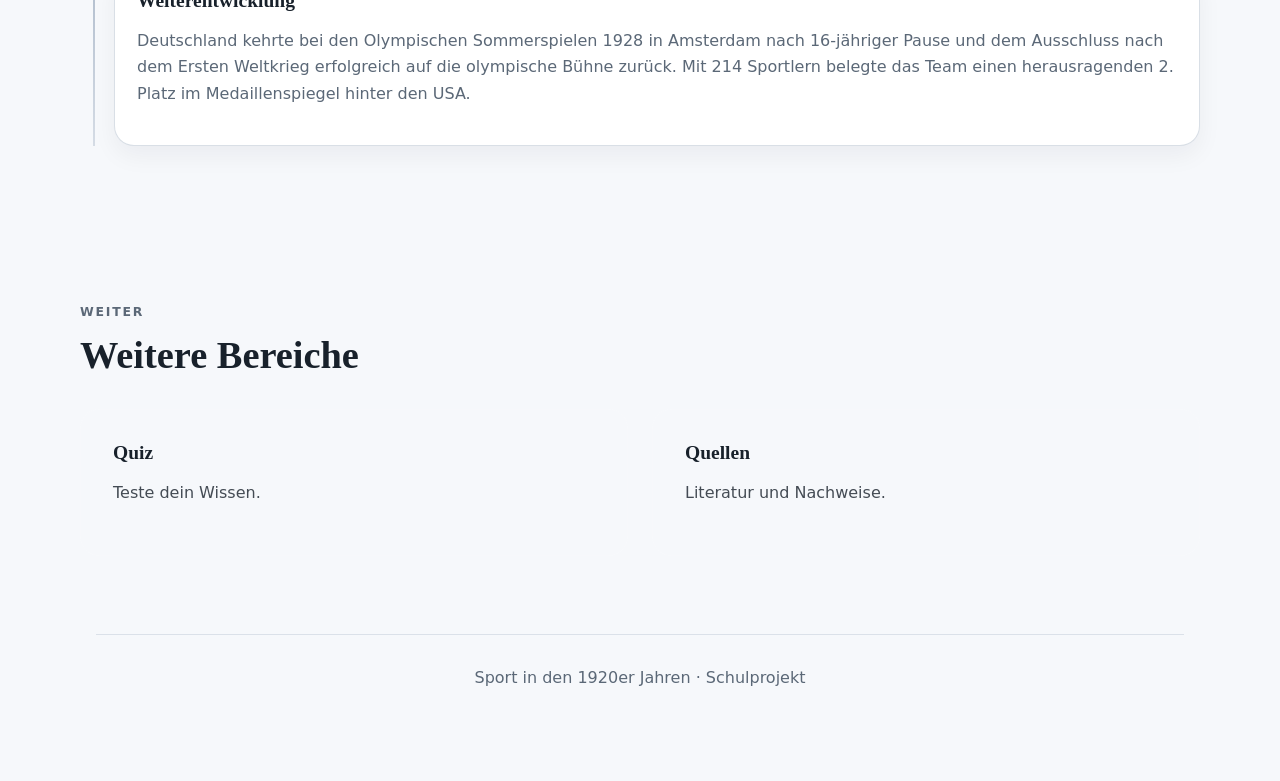
==== commit 5e2fe23c: "Update index.html" ====
--- a/index.html
+++ b/index.html
@@ -21,7 +21,6 @@
   <a href="index.html#freizeitaktivitaeten">Freizeitaktivitäten</a>
   <a href="index.html#timeline">Timeline</a>
   <a href="olympische-spiele.html">Olympische Spiele</a>
-  <a href="video.html">Erklärvideo</a>
   <a href="quiz.html">Quiz</a>
   <a href="quellen.html">Quellen</a>
 </nav>
@@ -515,10 +514,7 @@
   </div>
 
   <div class="bottom-navigation">
-    <a class="nav-card" href="video.html">
-      <h3>Erklärvideo</h3>
-      <p>Zum eingebetteten Video.</p>
-    </a>
+    
 
     <a class="nav-card" href="quiz.html">
       <h3>Quiz</h3>
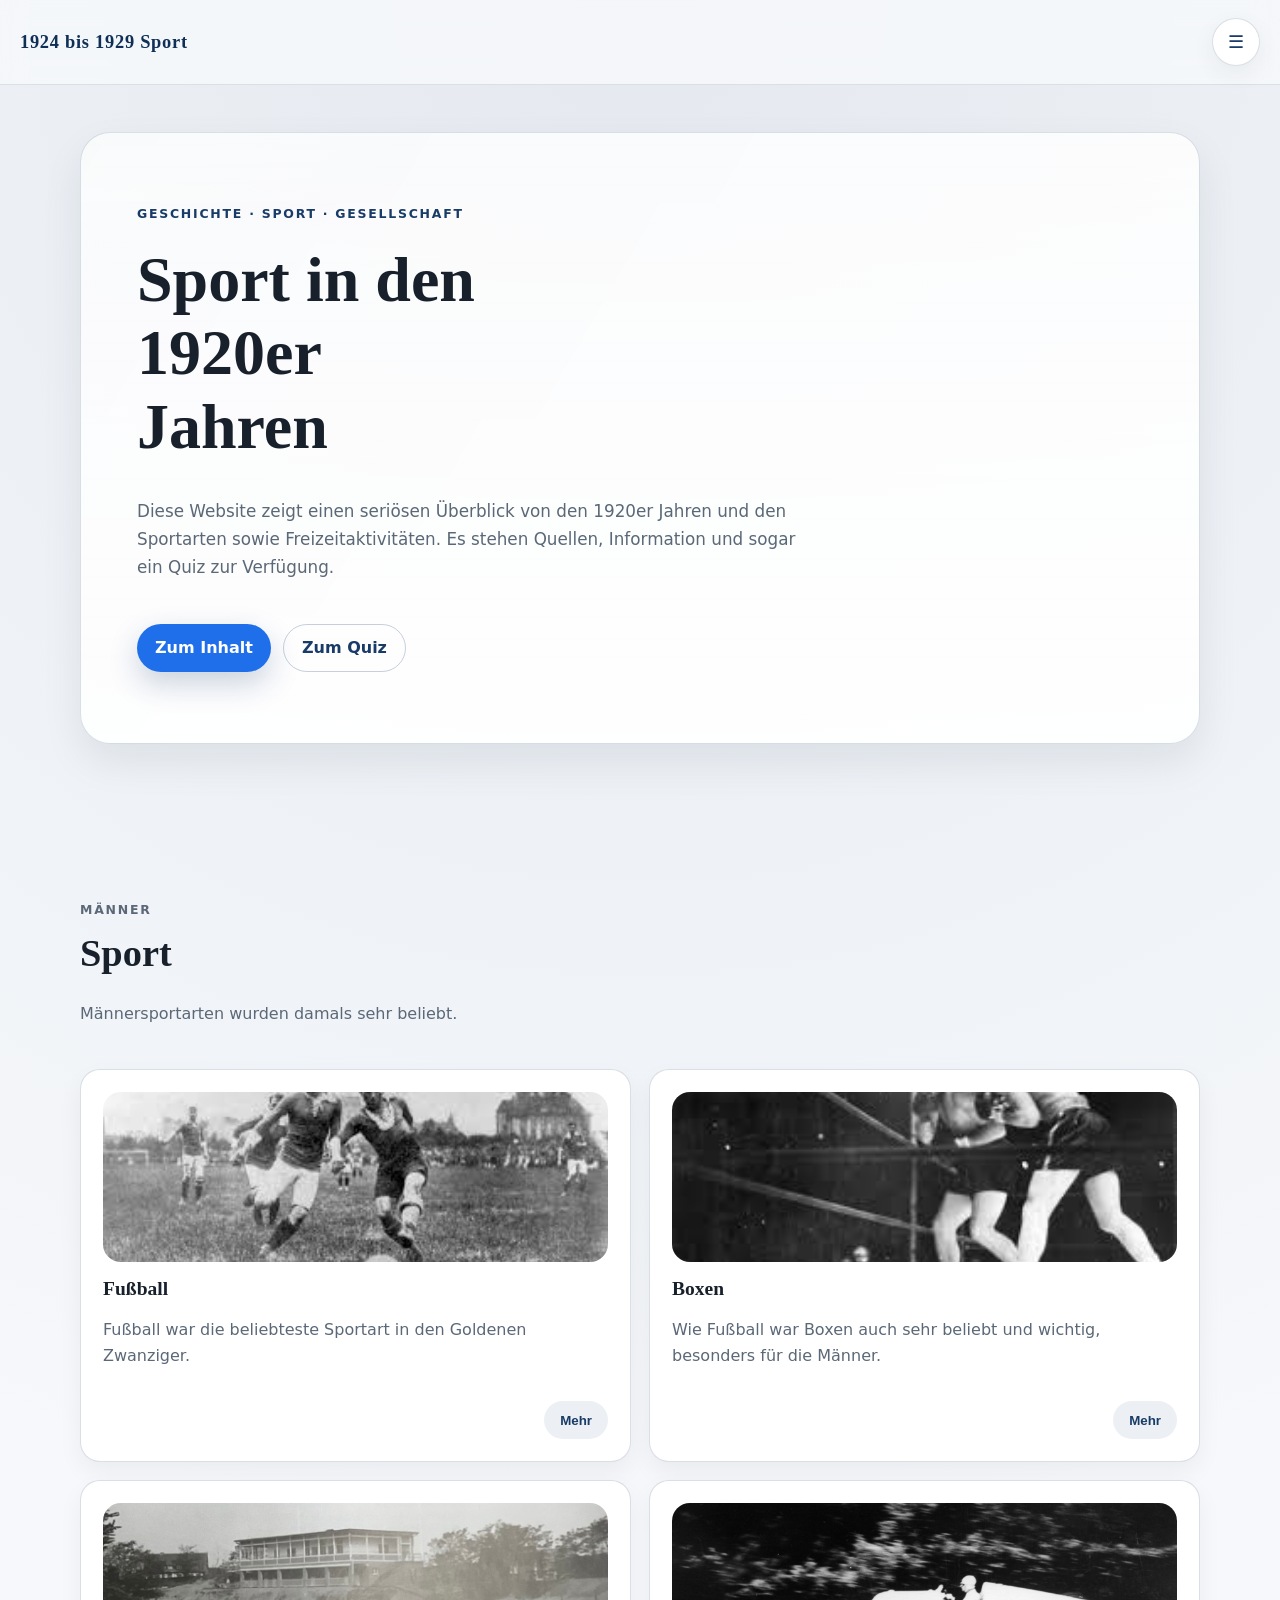
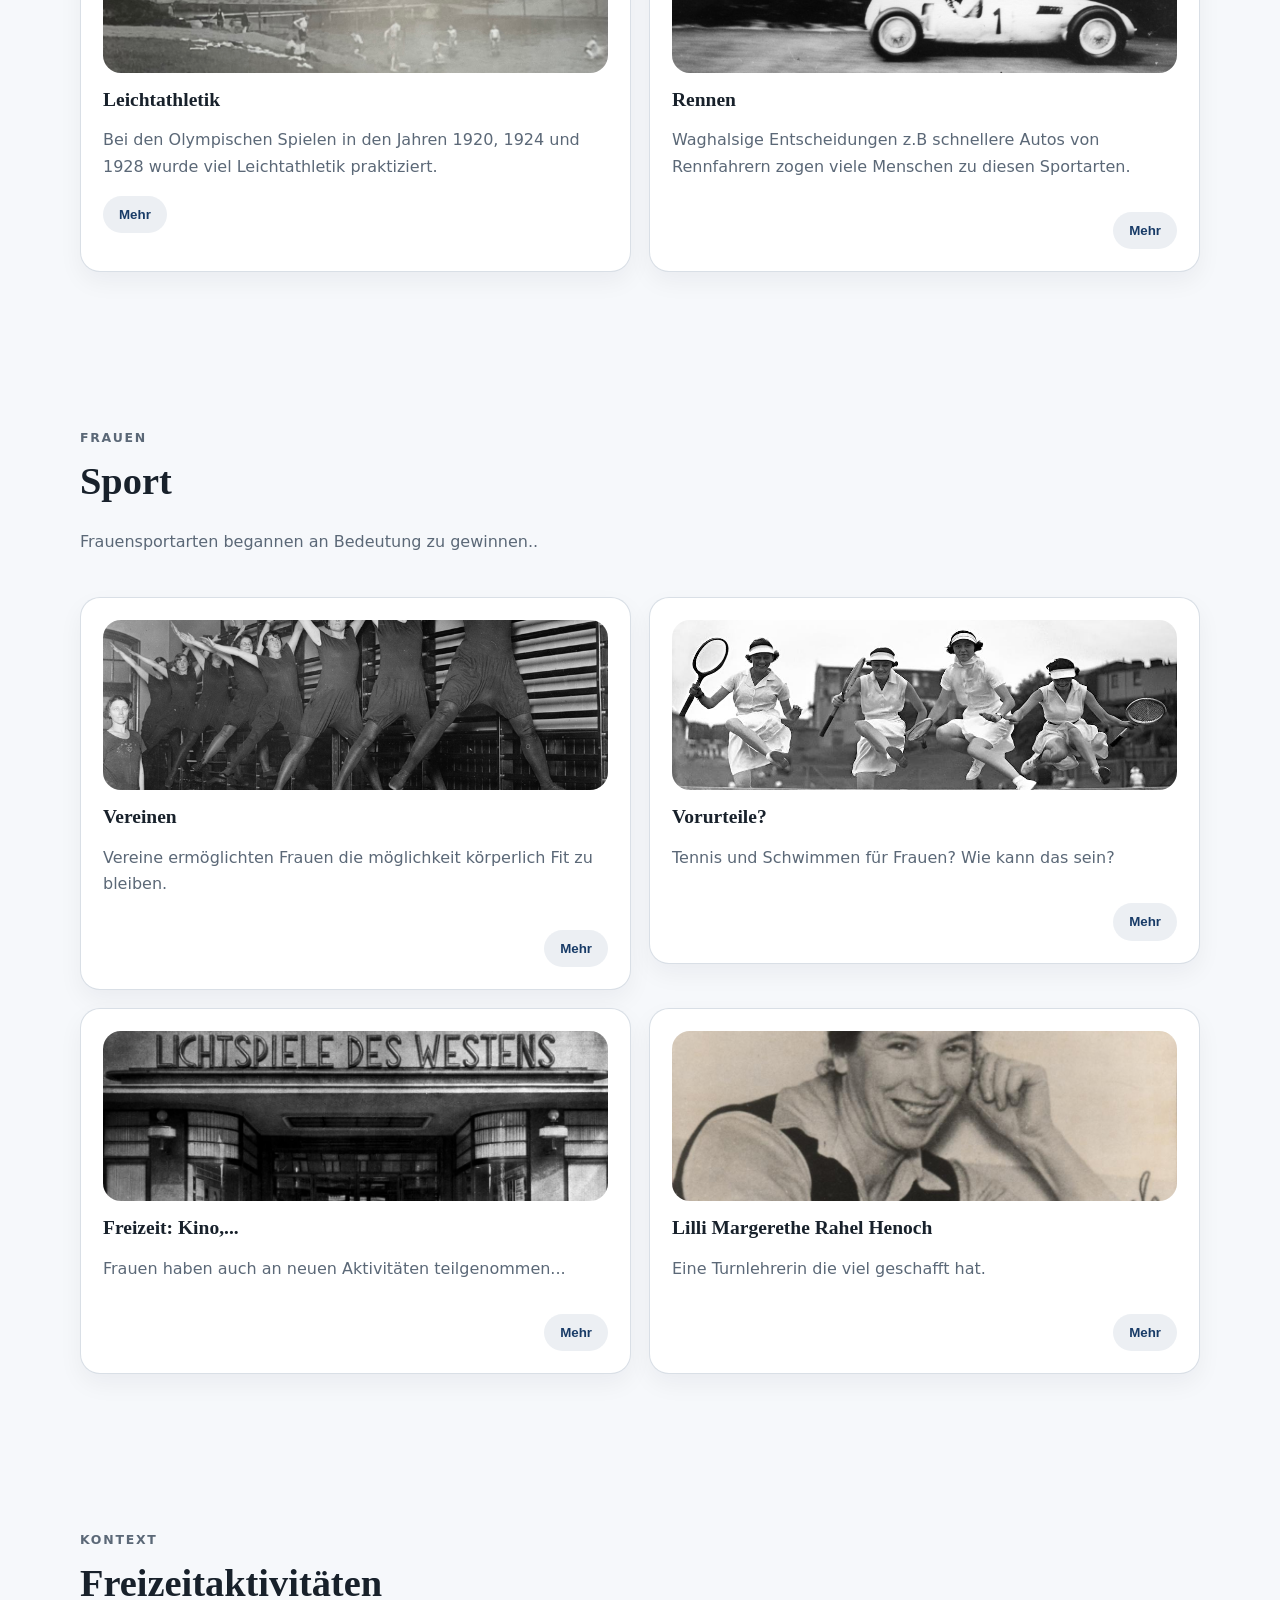
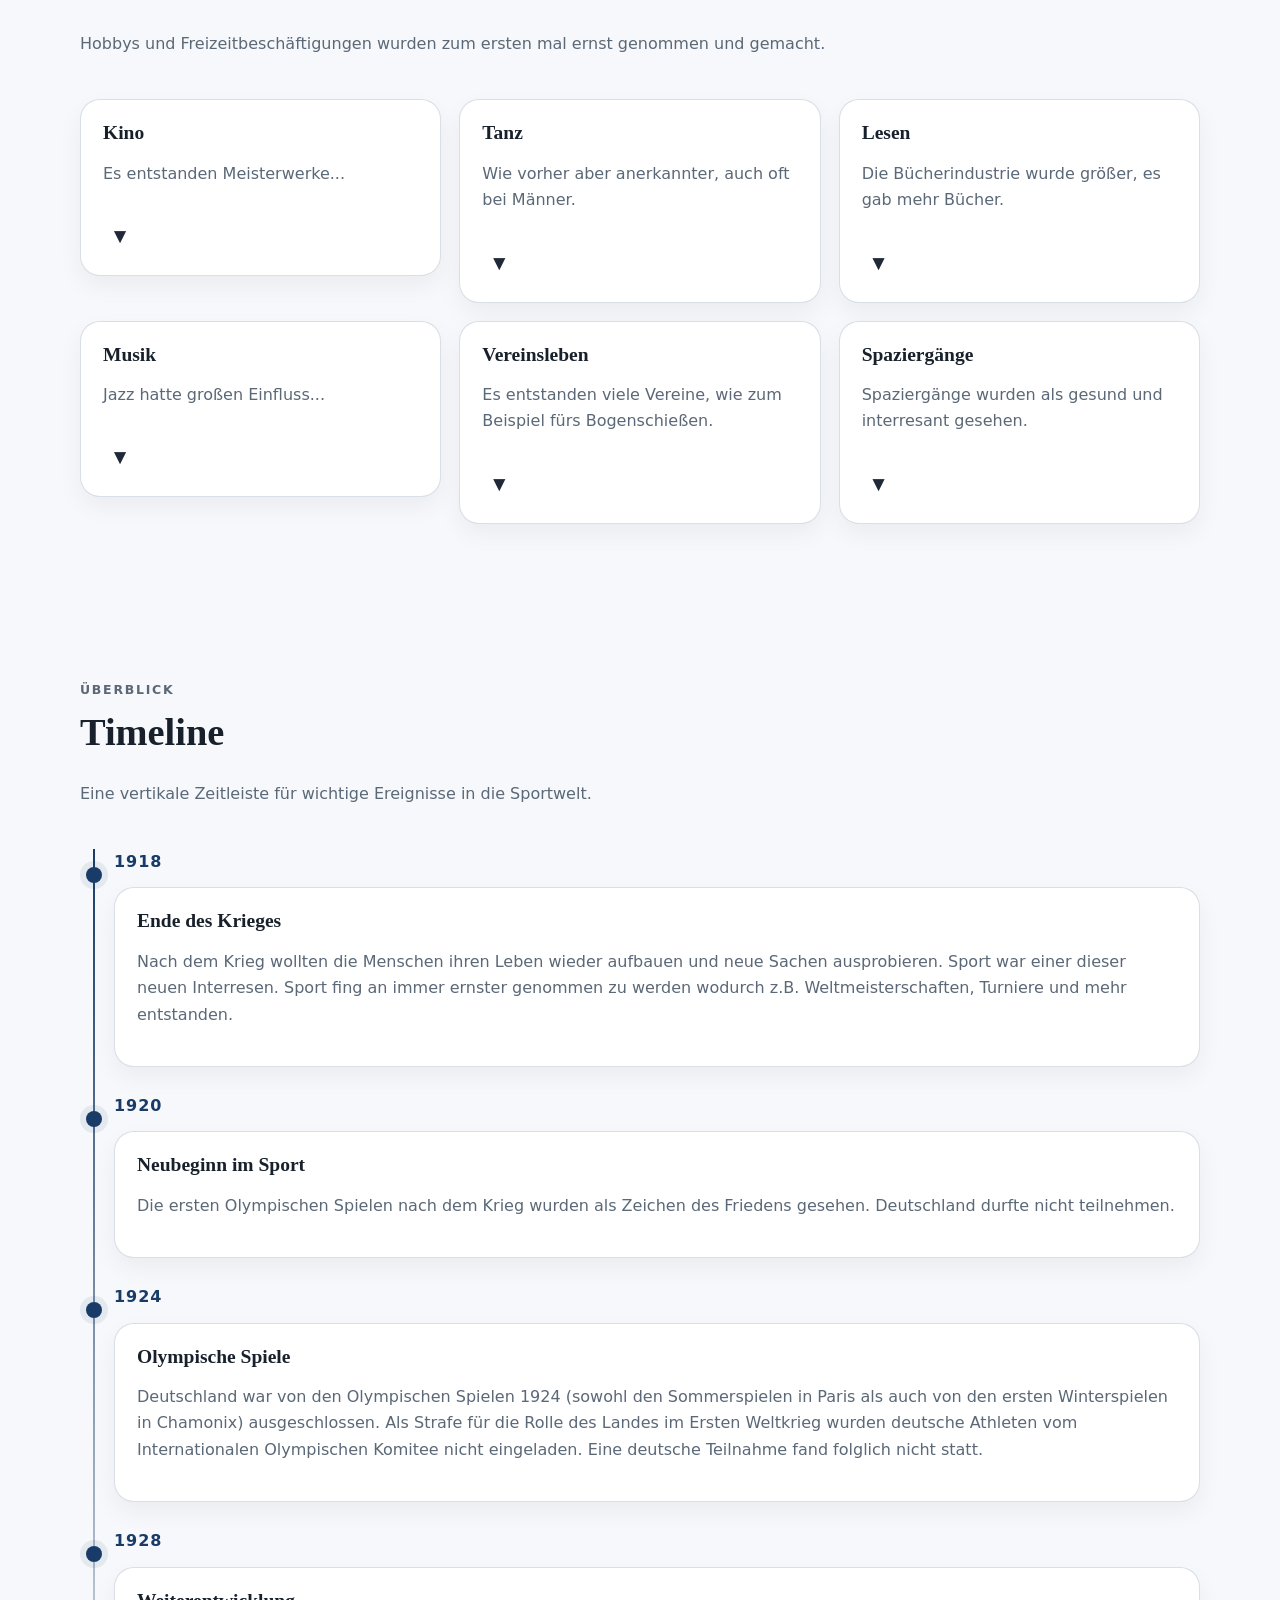
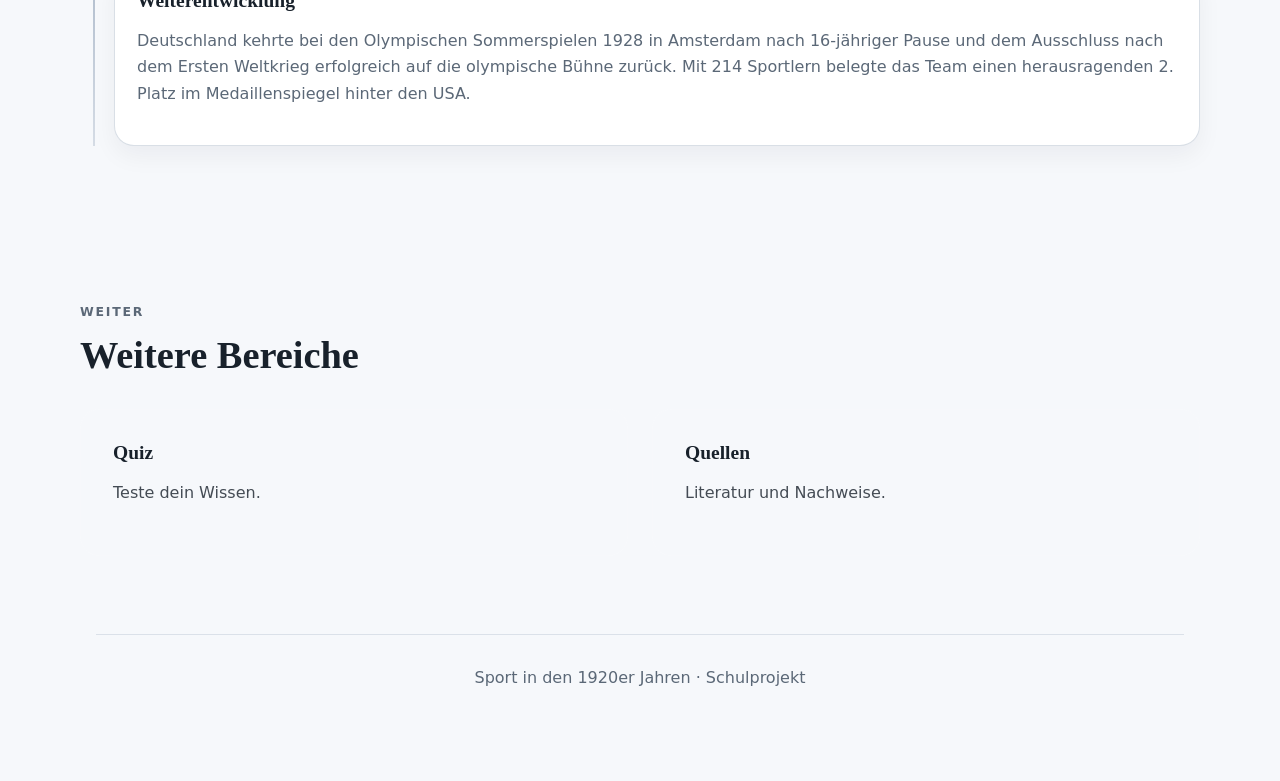
==== commit 814a0407: "Update index.html" ====
--- a/index.html
+++ b/index.html
@@ -3,14 +3,14 @@
 <head>
   <meta charset="UTF-8" />
   <meta name="viewport" content="width=device-width, initial-scale=1.0" />
-  <title>Sport in den 1920er Jahren</title>
+  <title>Sport: 1924 bis 1929</title>
   <meta name="description" content="Eine seriöse Website über Sport und Freizeit in den 1920er Jahren." />
   <link rel="stylesheet" href="style.css" />
   <link rel="stylesheet" href="animations.css" />
 </head>
 <body>
   <header class="site-header">
-    <a class="brand" href="#startseite" aria-label="Zur Startseite">1920er Sport</a>
+    <a class="brand" href="#startseite" aria-label="Zur Startseite">1924 bis 1929 Sport</a>
     <button class="menu-button" id="menuButton" aria-label="Menü öffnen" aria-expanded="false" aria-controls="siteMenu">☰</button>
   </header>
 
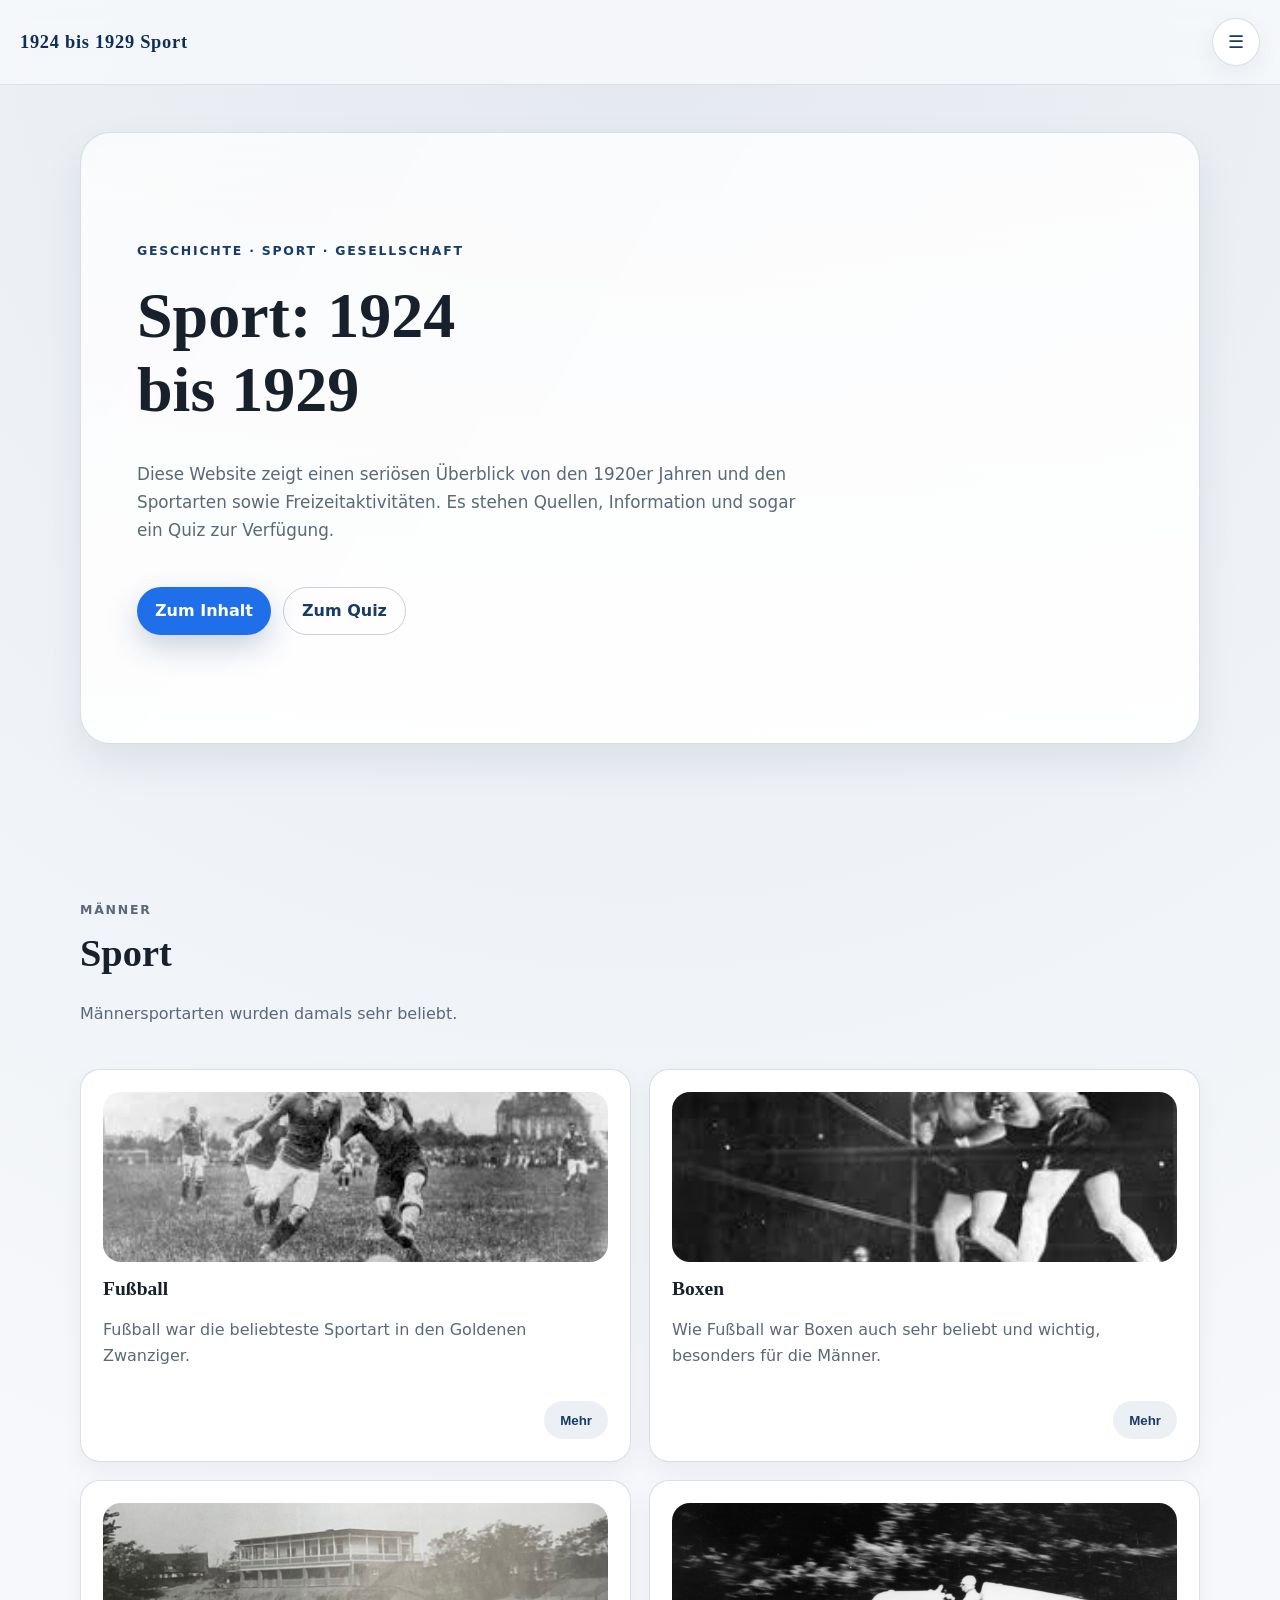
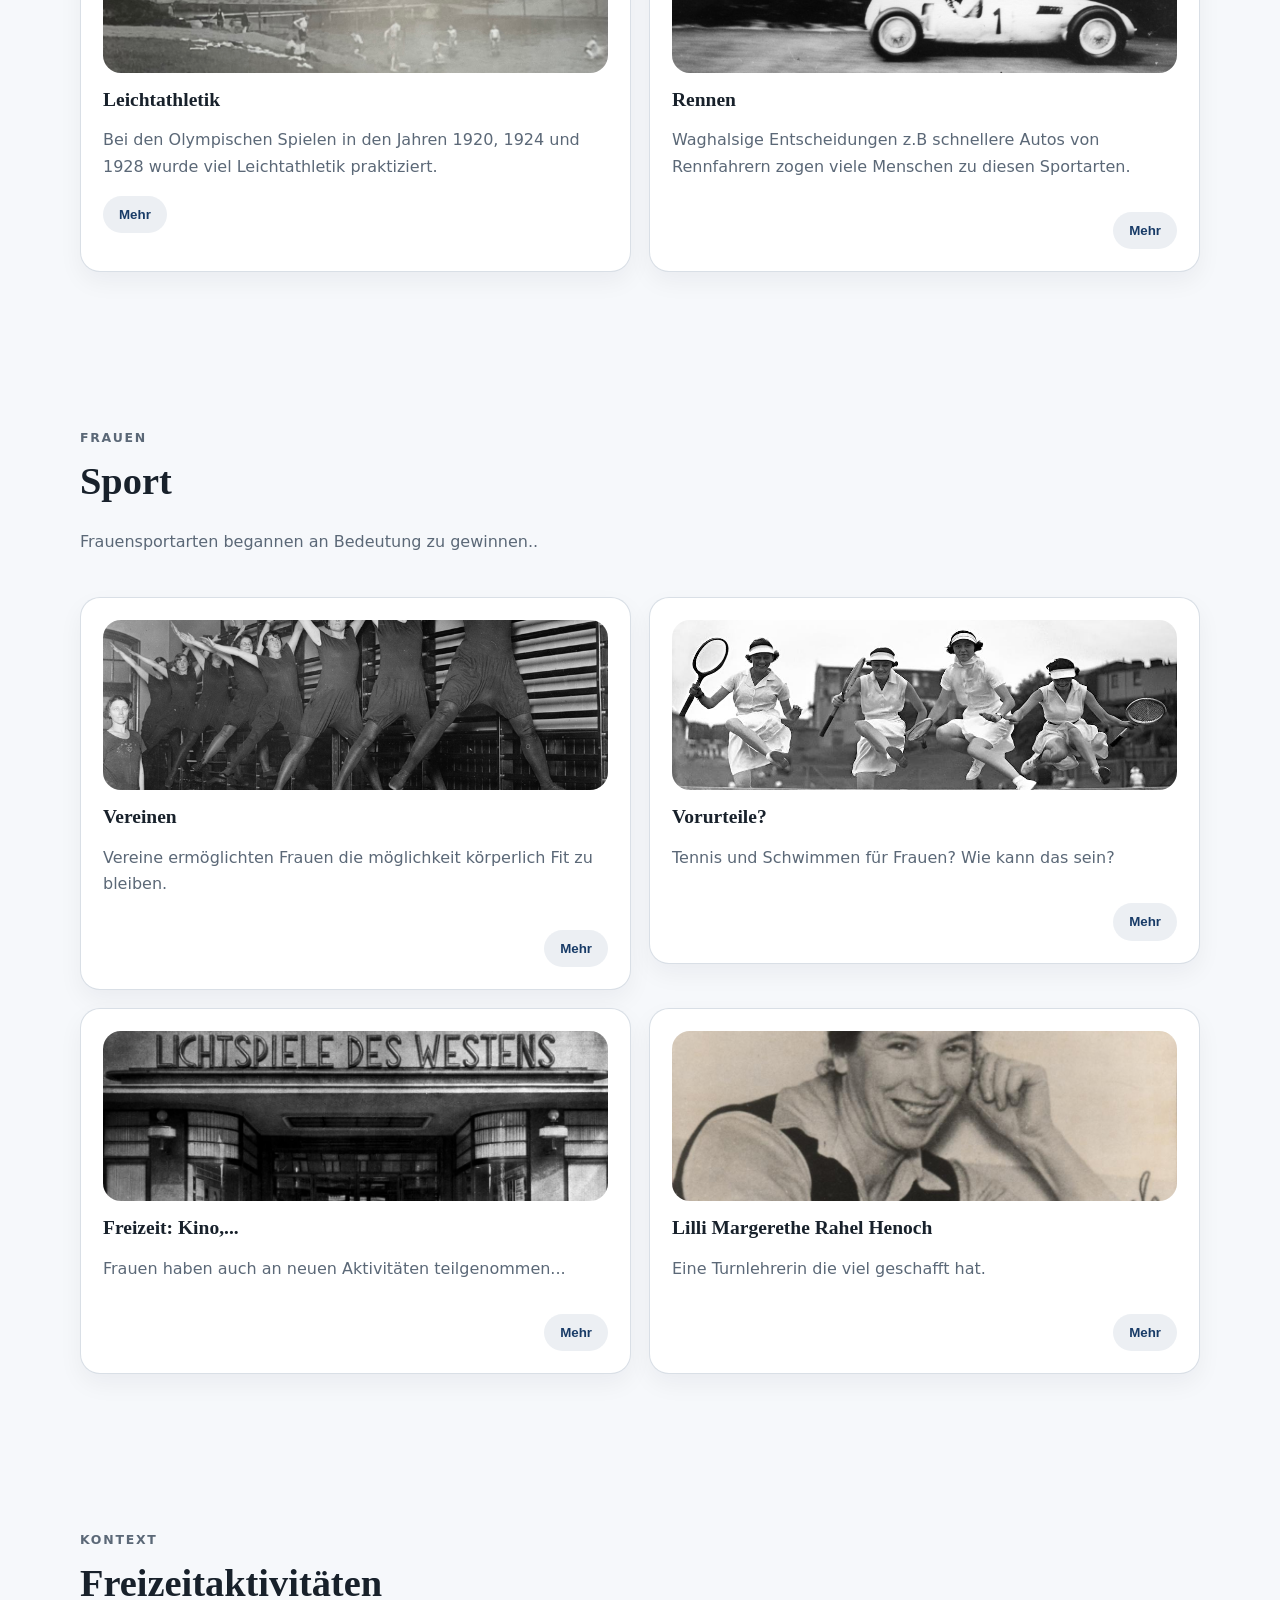
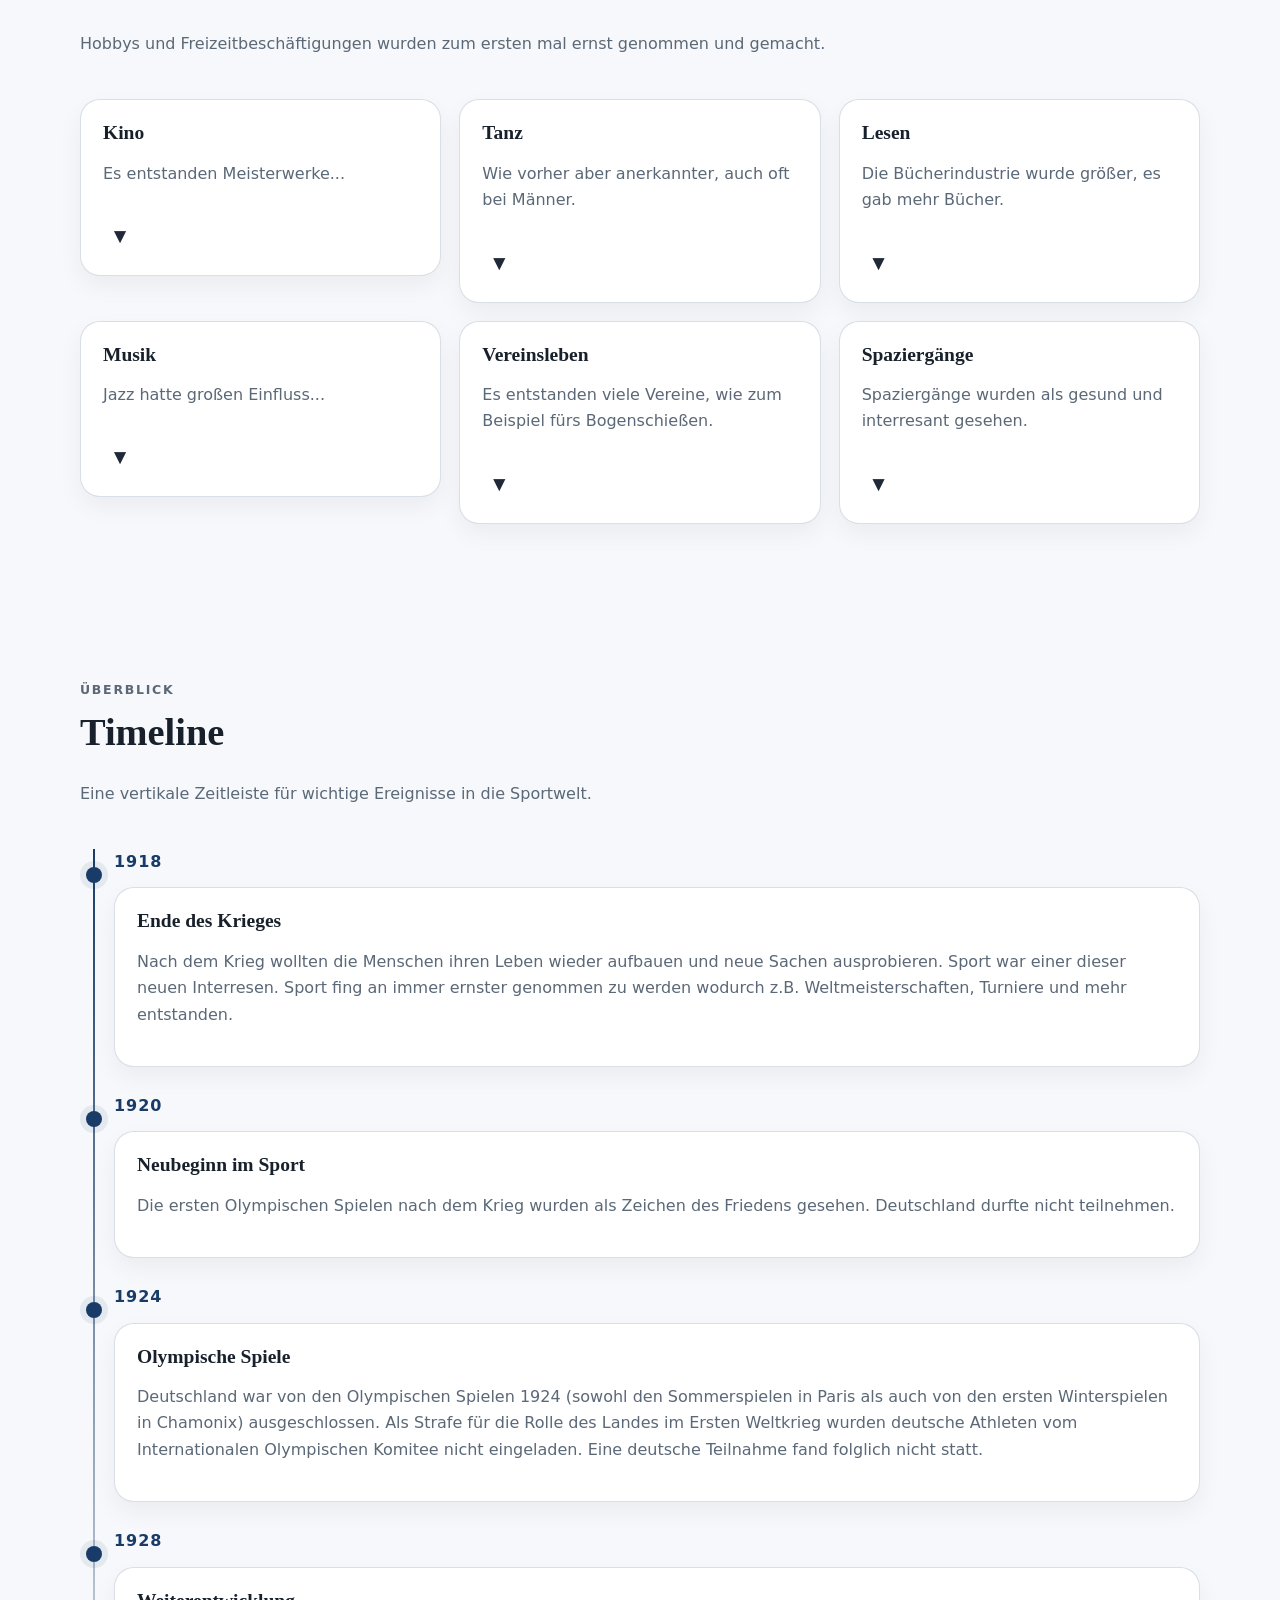
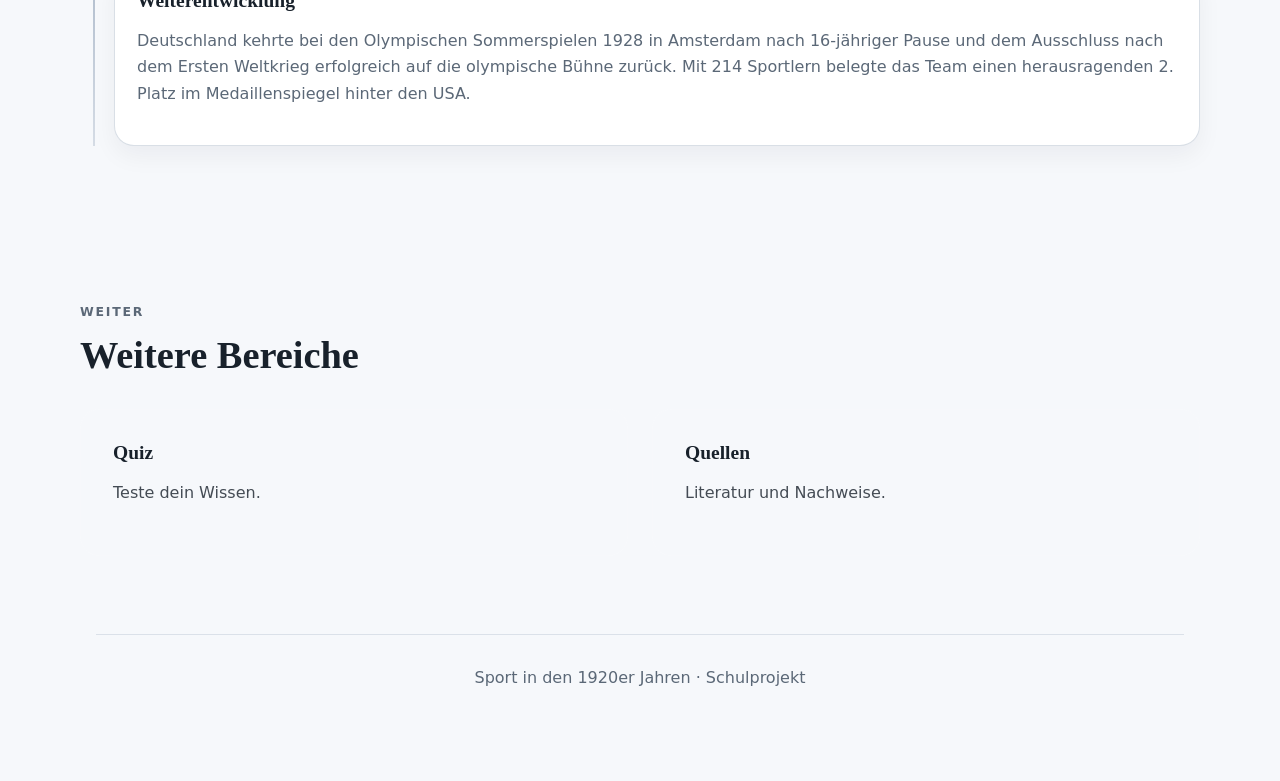
==== commit 7bbe94ae: "Update index.html" ====
--- a/index.html
+++ b/index.html
@@ -29,7 +29,7 @@
     <section id="startseite" class="hero section reveal">
       <div class="hero-inner">
         <p class="eyebrow">Geschichte · Sport · Gesellschaft</p>
-        <h1>Sport in den 1920er Jahren</h1>
+        <h1>Sport: 1924 bis 1929</h1>
         <p class="lead">
           Diese Website zeigt einen seriösen Überblick von den 1920er Jahren und den Sportarten sowie Freizeitaktivitäten.
            Es stehen Quellen, Information und sogar ein Quiz zur Verfügung.
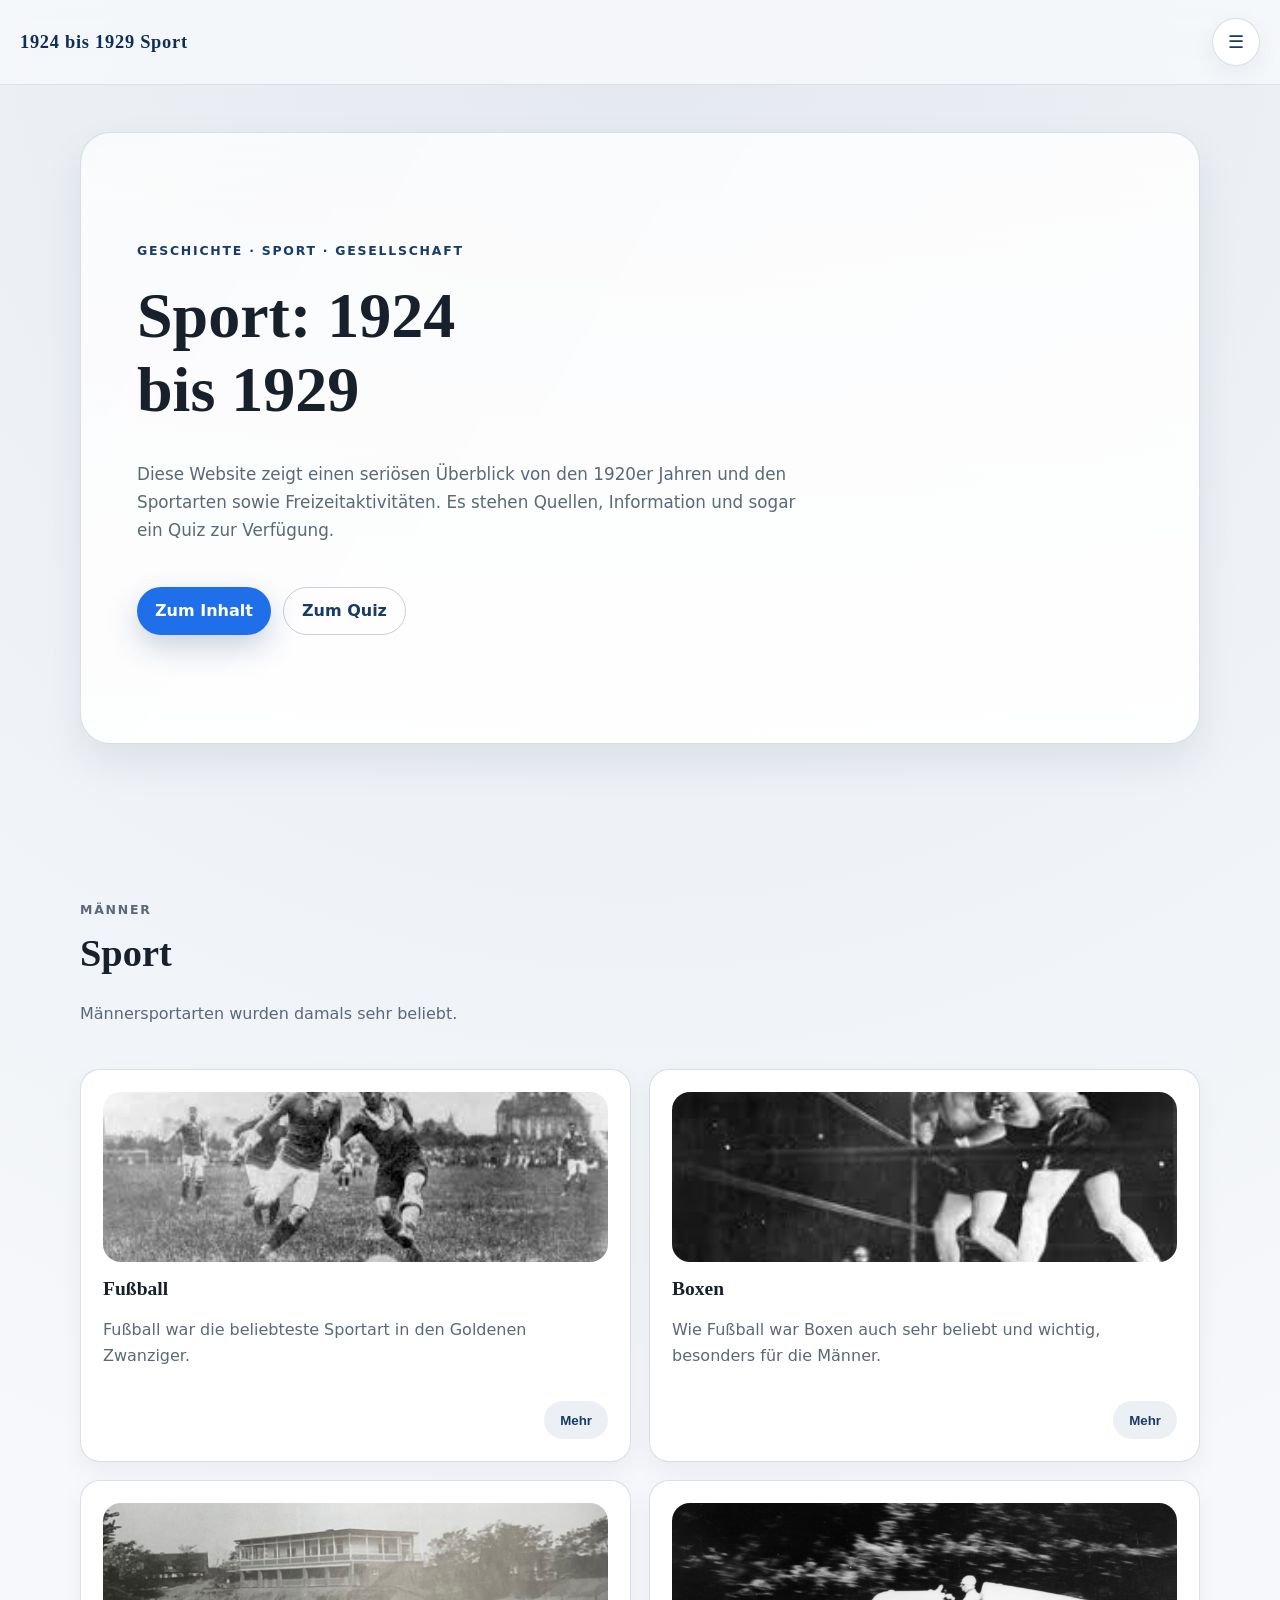
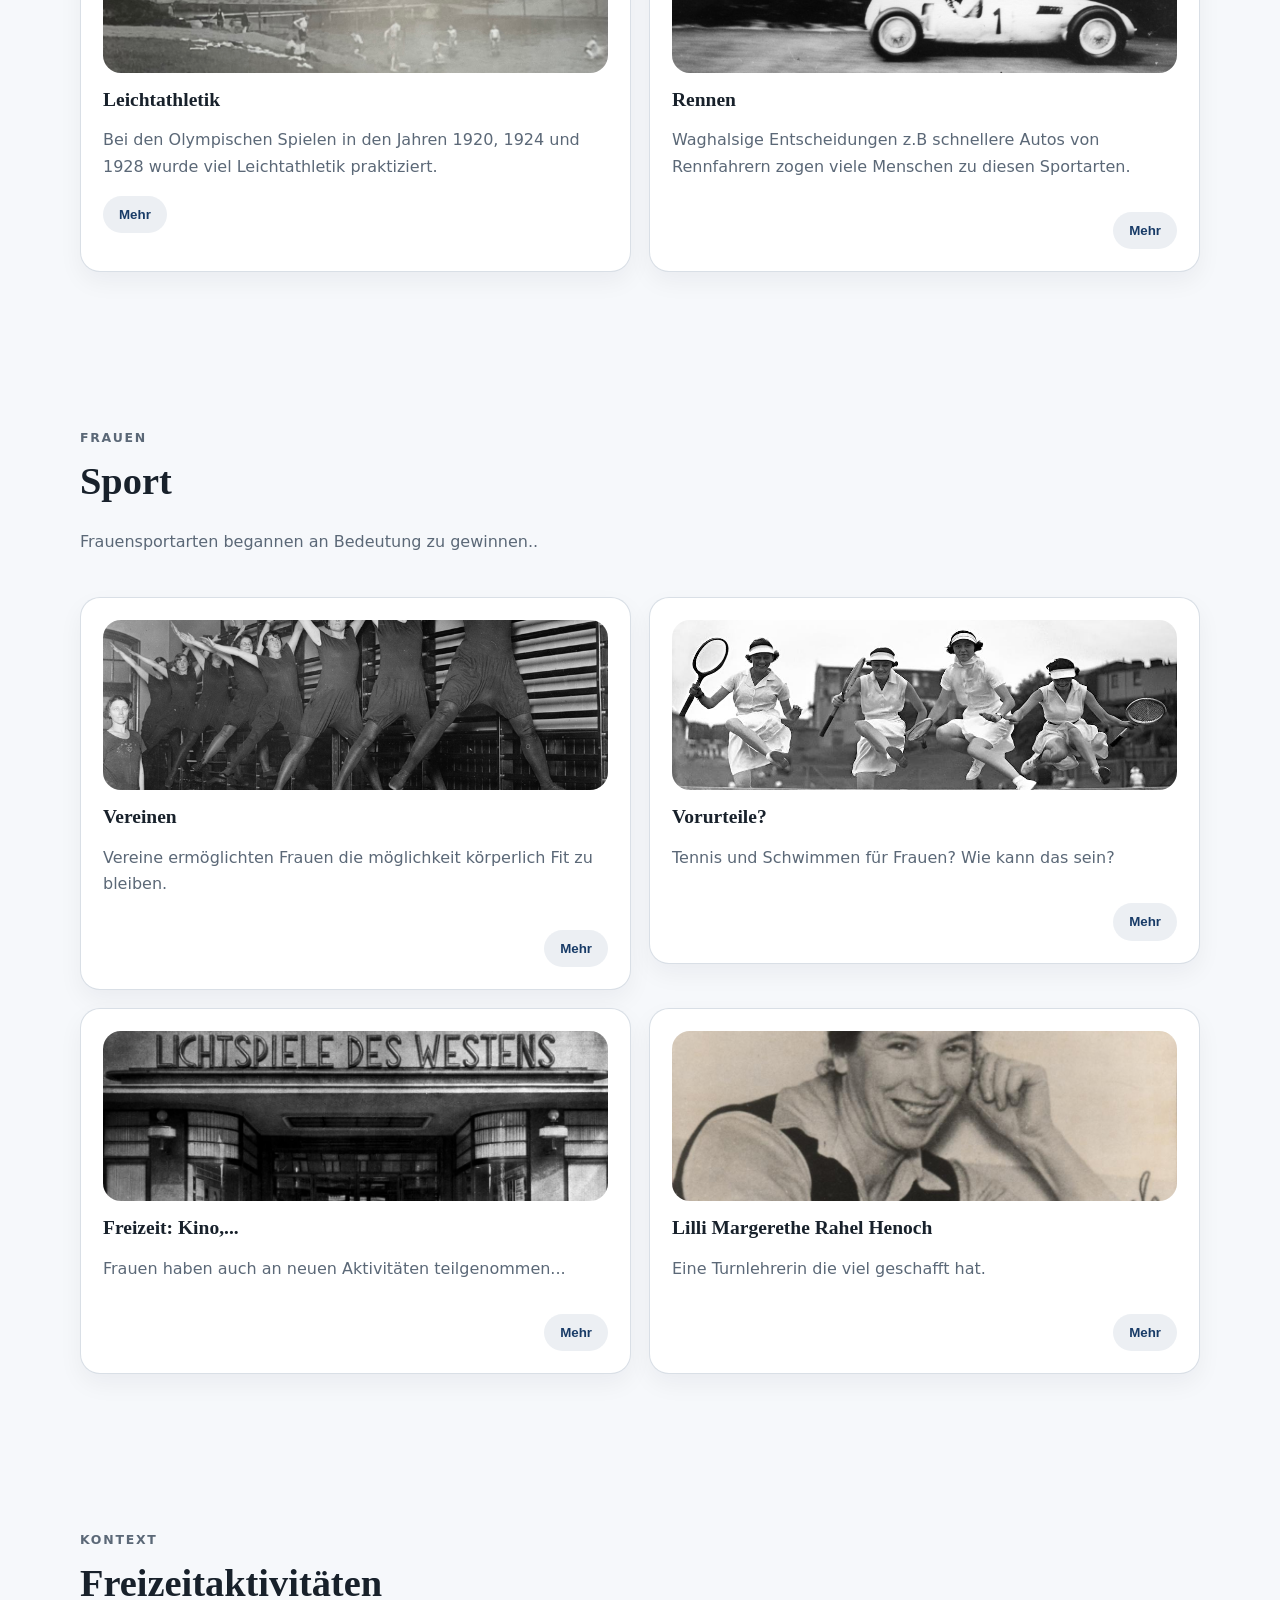
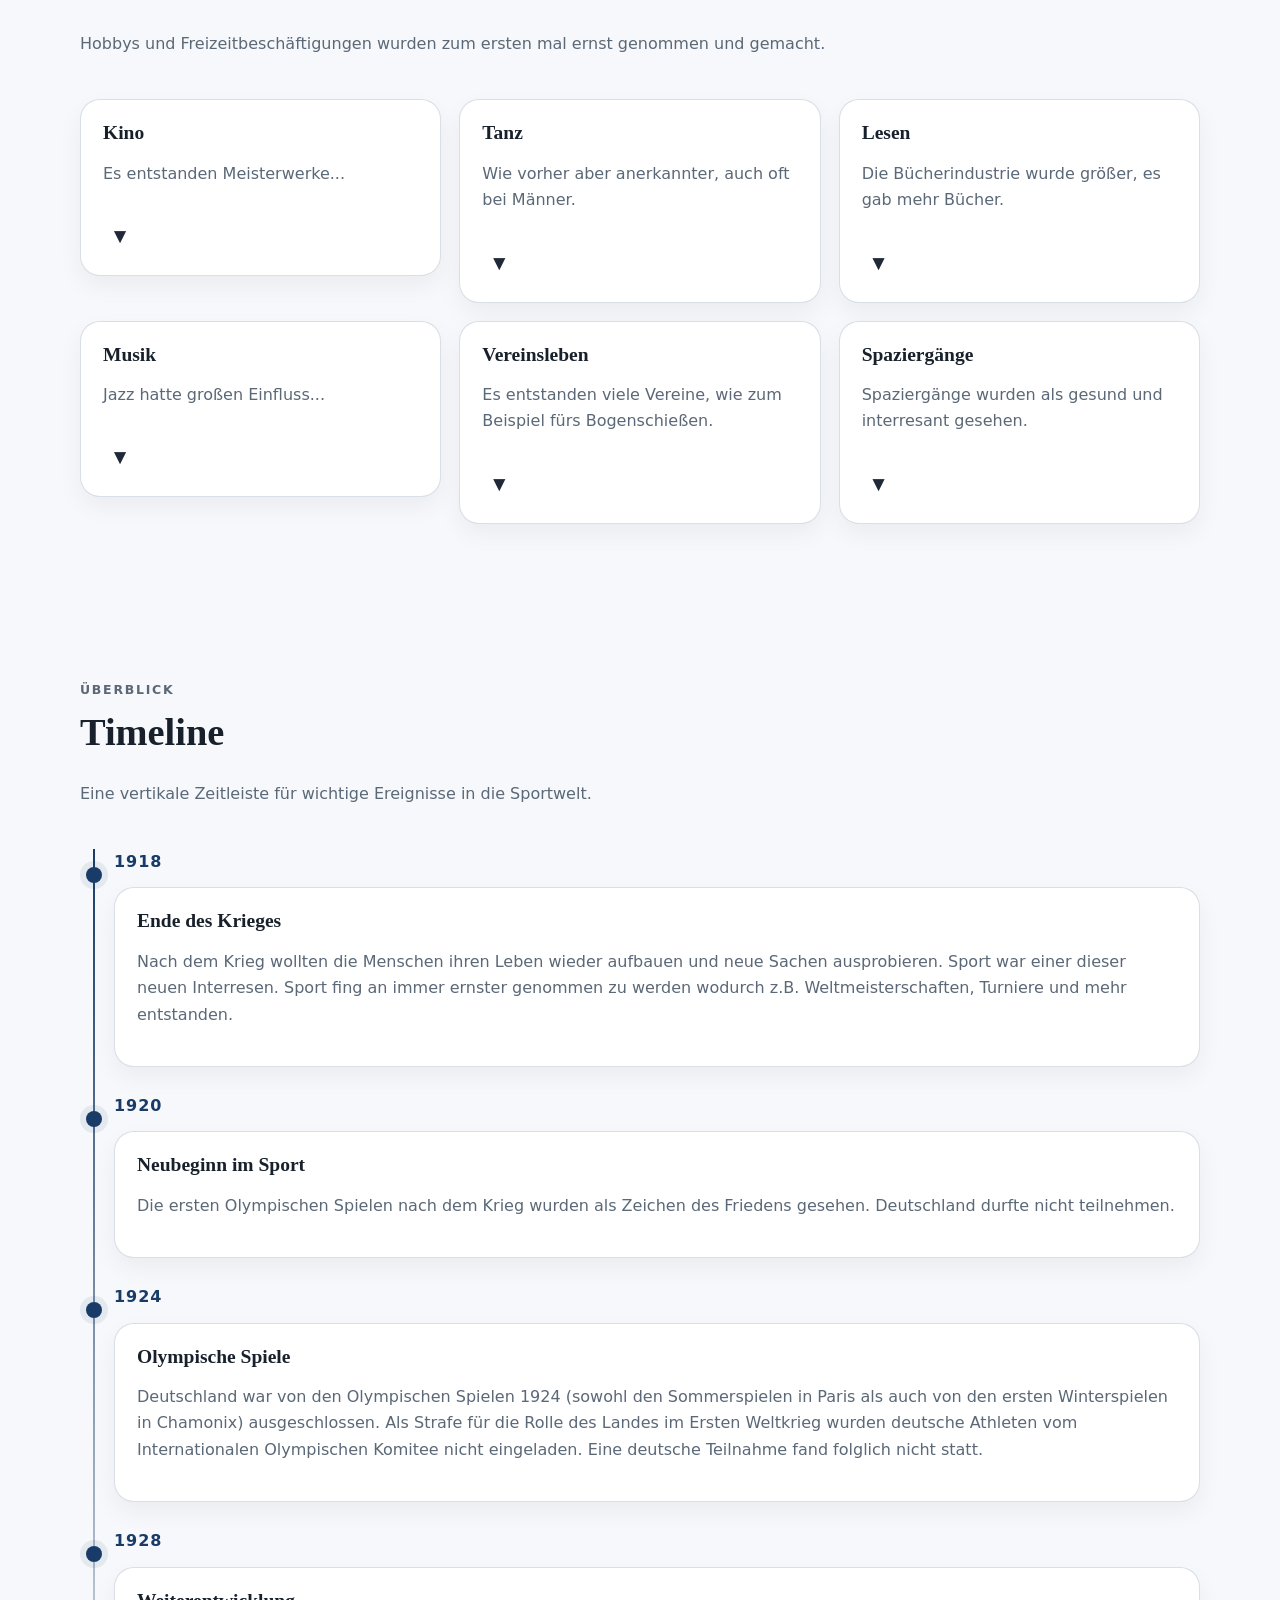
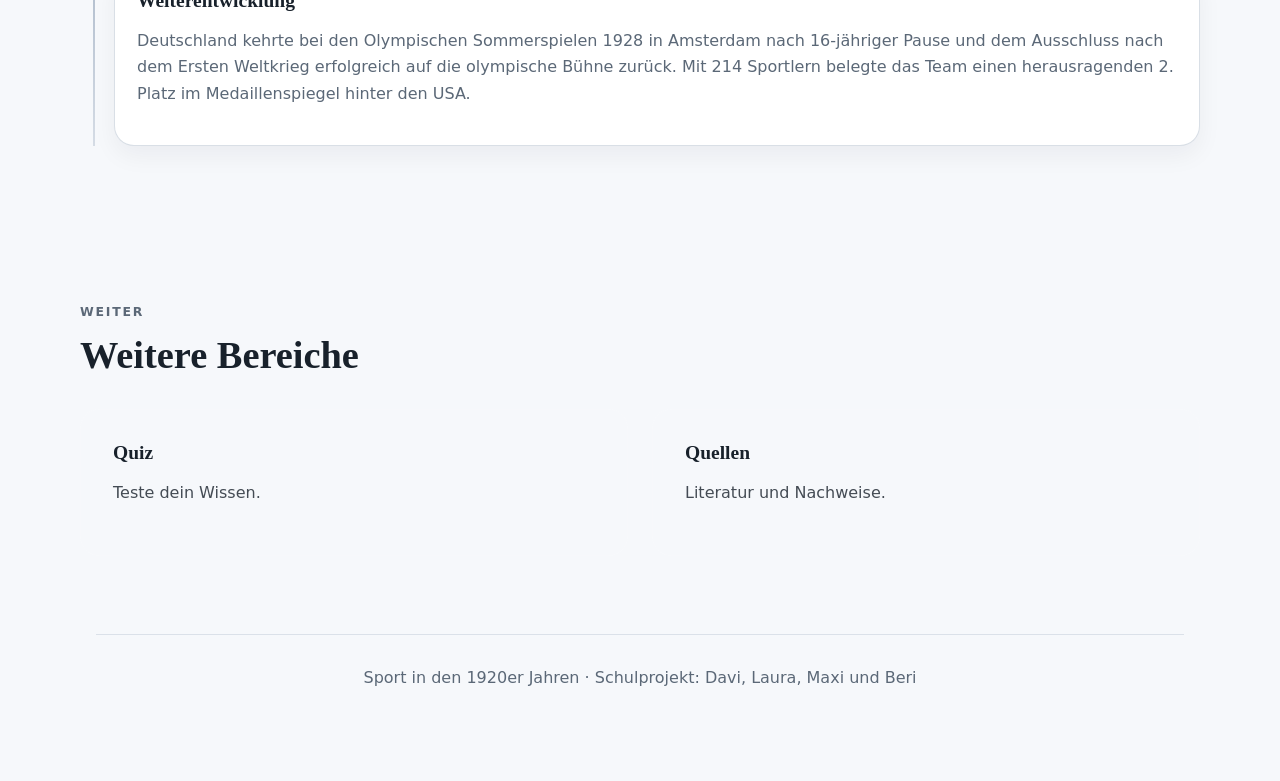
==== commit 7f517541: "Update index.html" ====
--- a/index.html
+++ b/index.html
@@ -531,7 +531,7 @@
 
     
   <footer class="site-footer">
-    <p>Sport in den 1920er Jahren · Schulprojekt</p>
+    <p>Sport in den 1920er Jahren · Schulprojekt: Davi, Laura, Maxi und Beri</p>
   </footer>
 
   <script src="script.js"></script>
